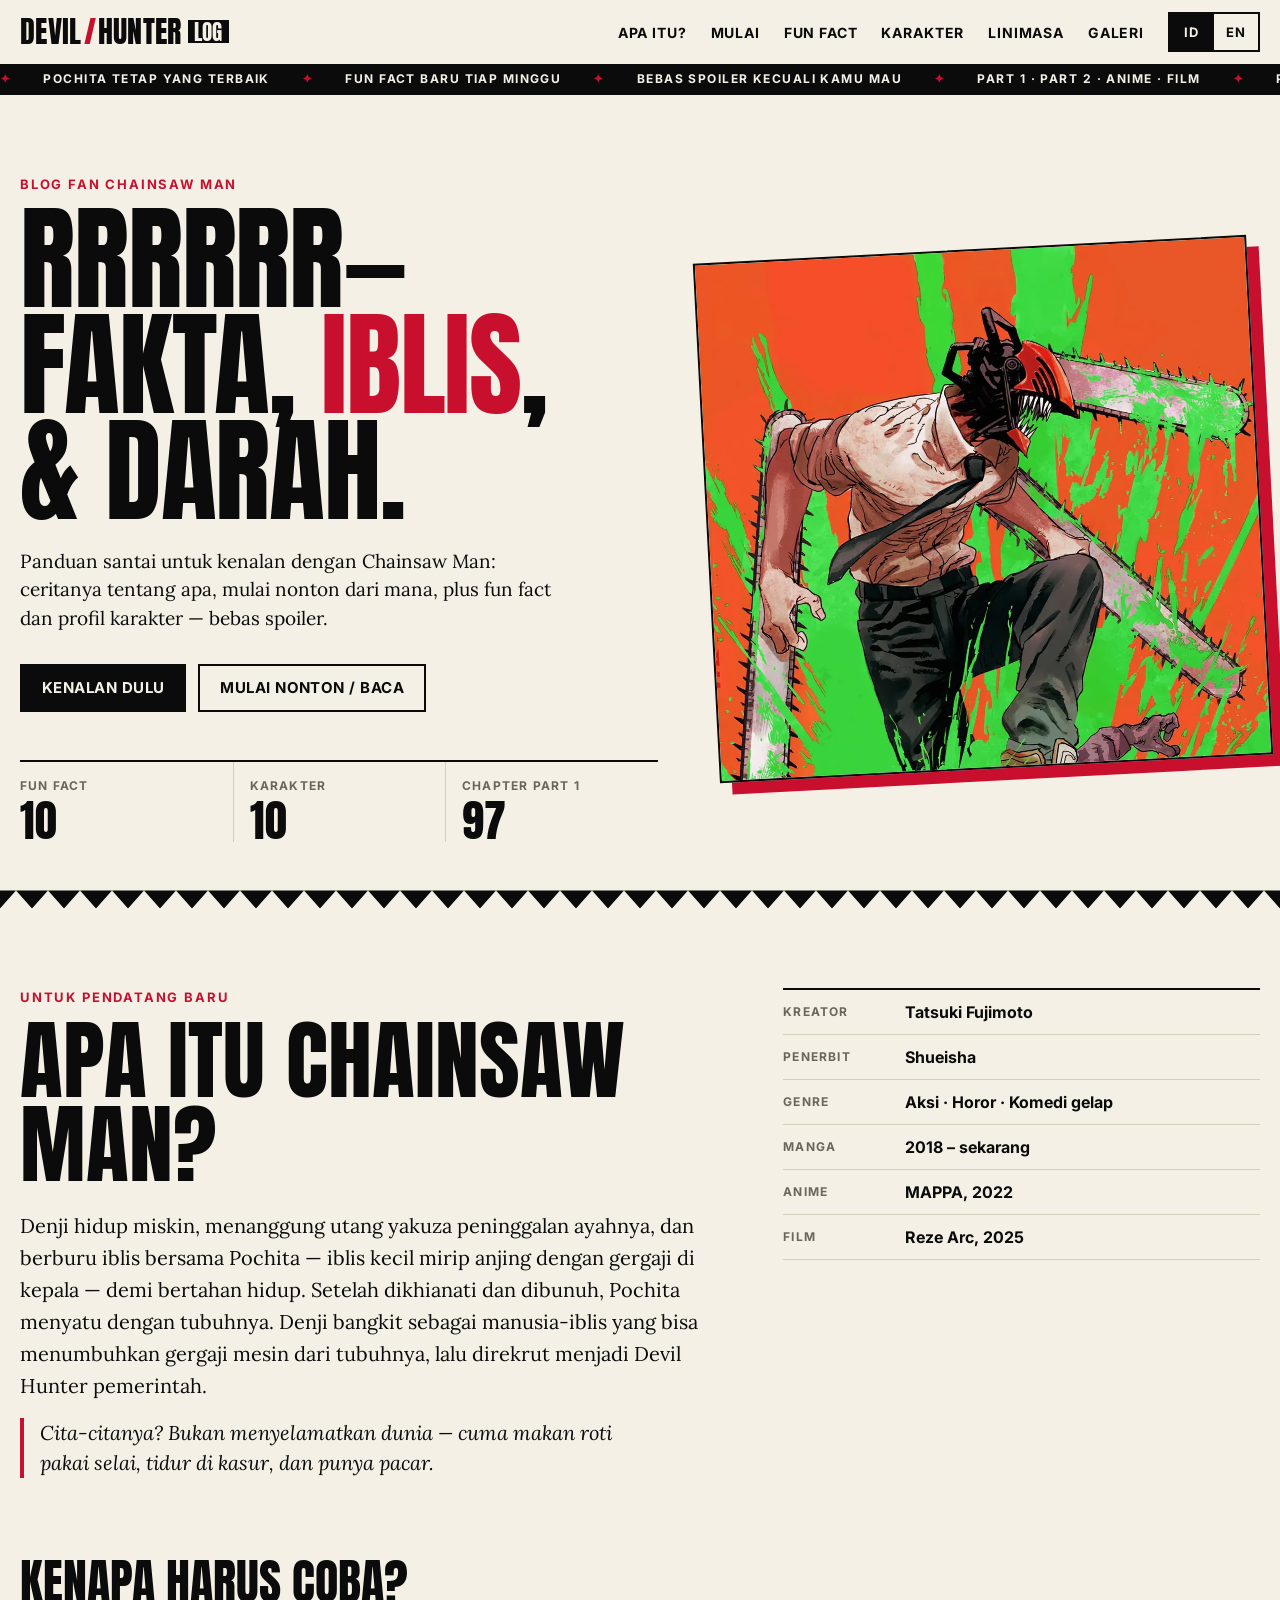
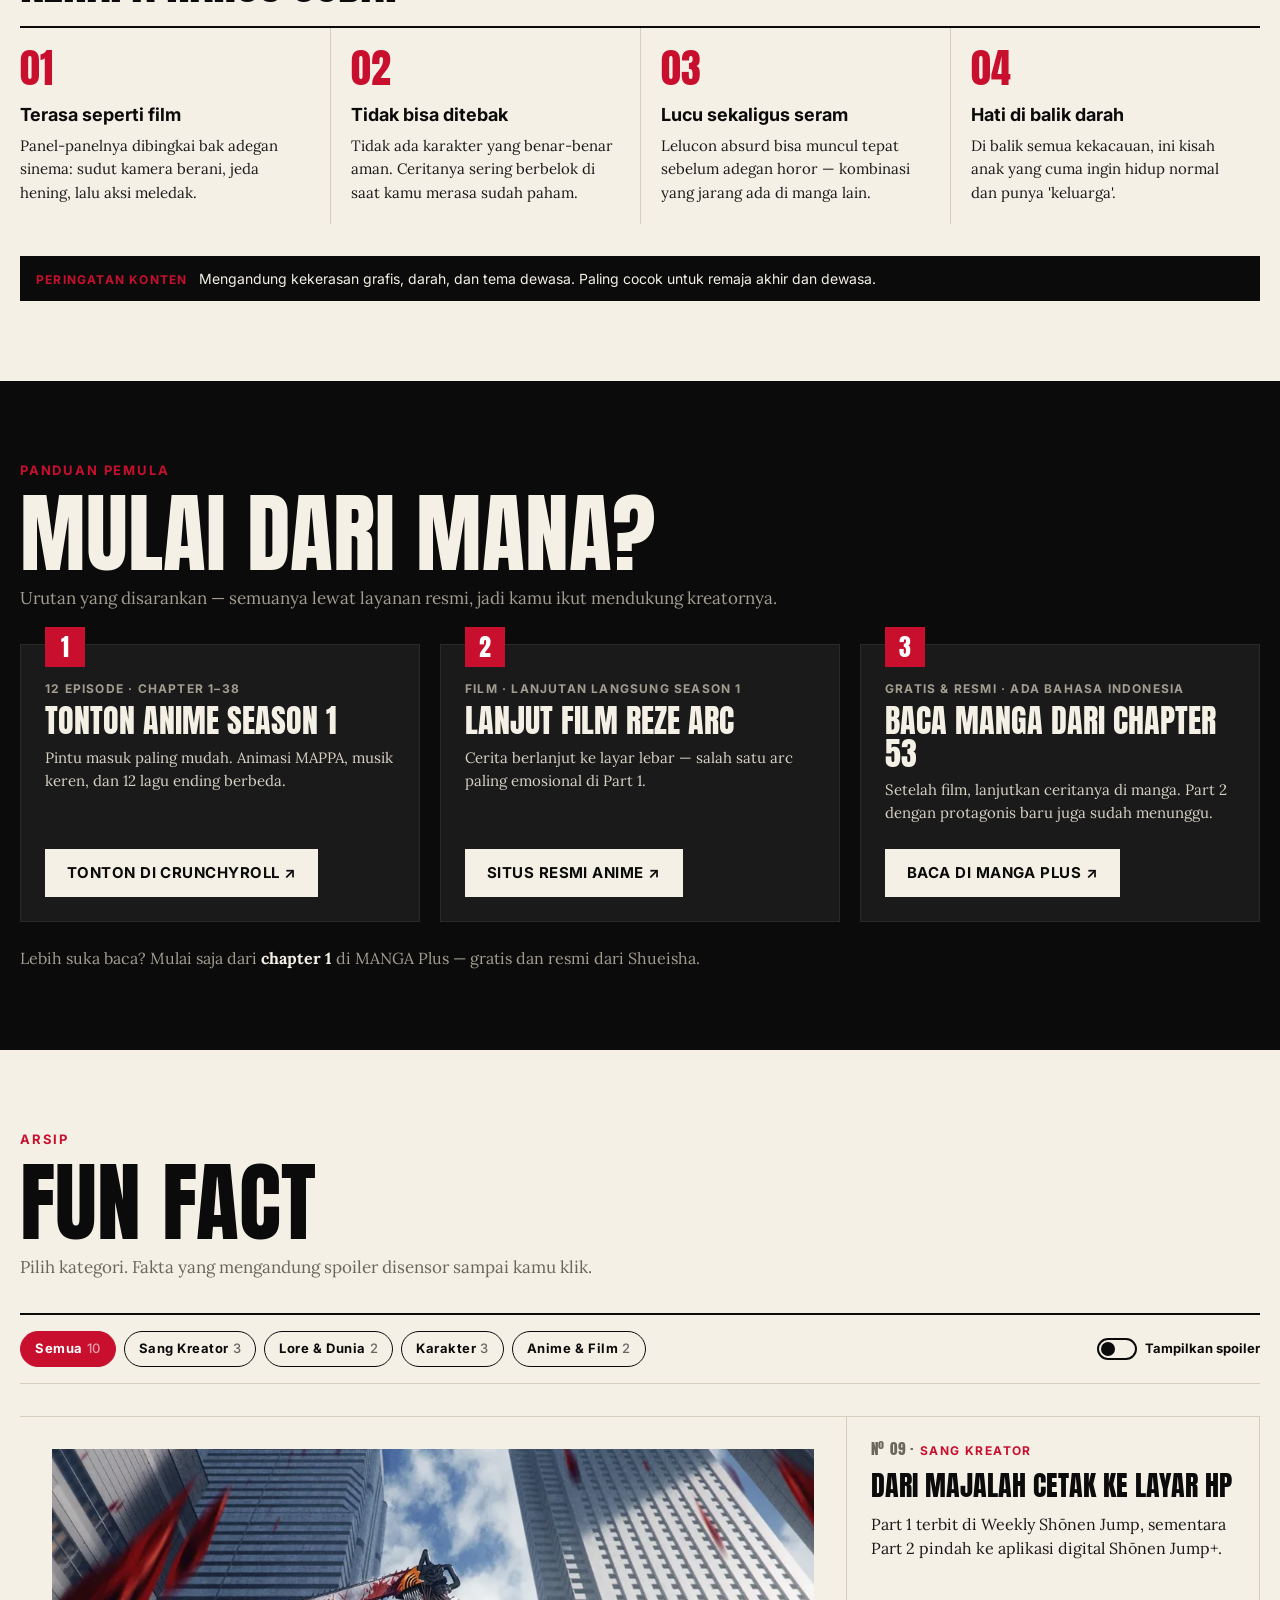
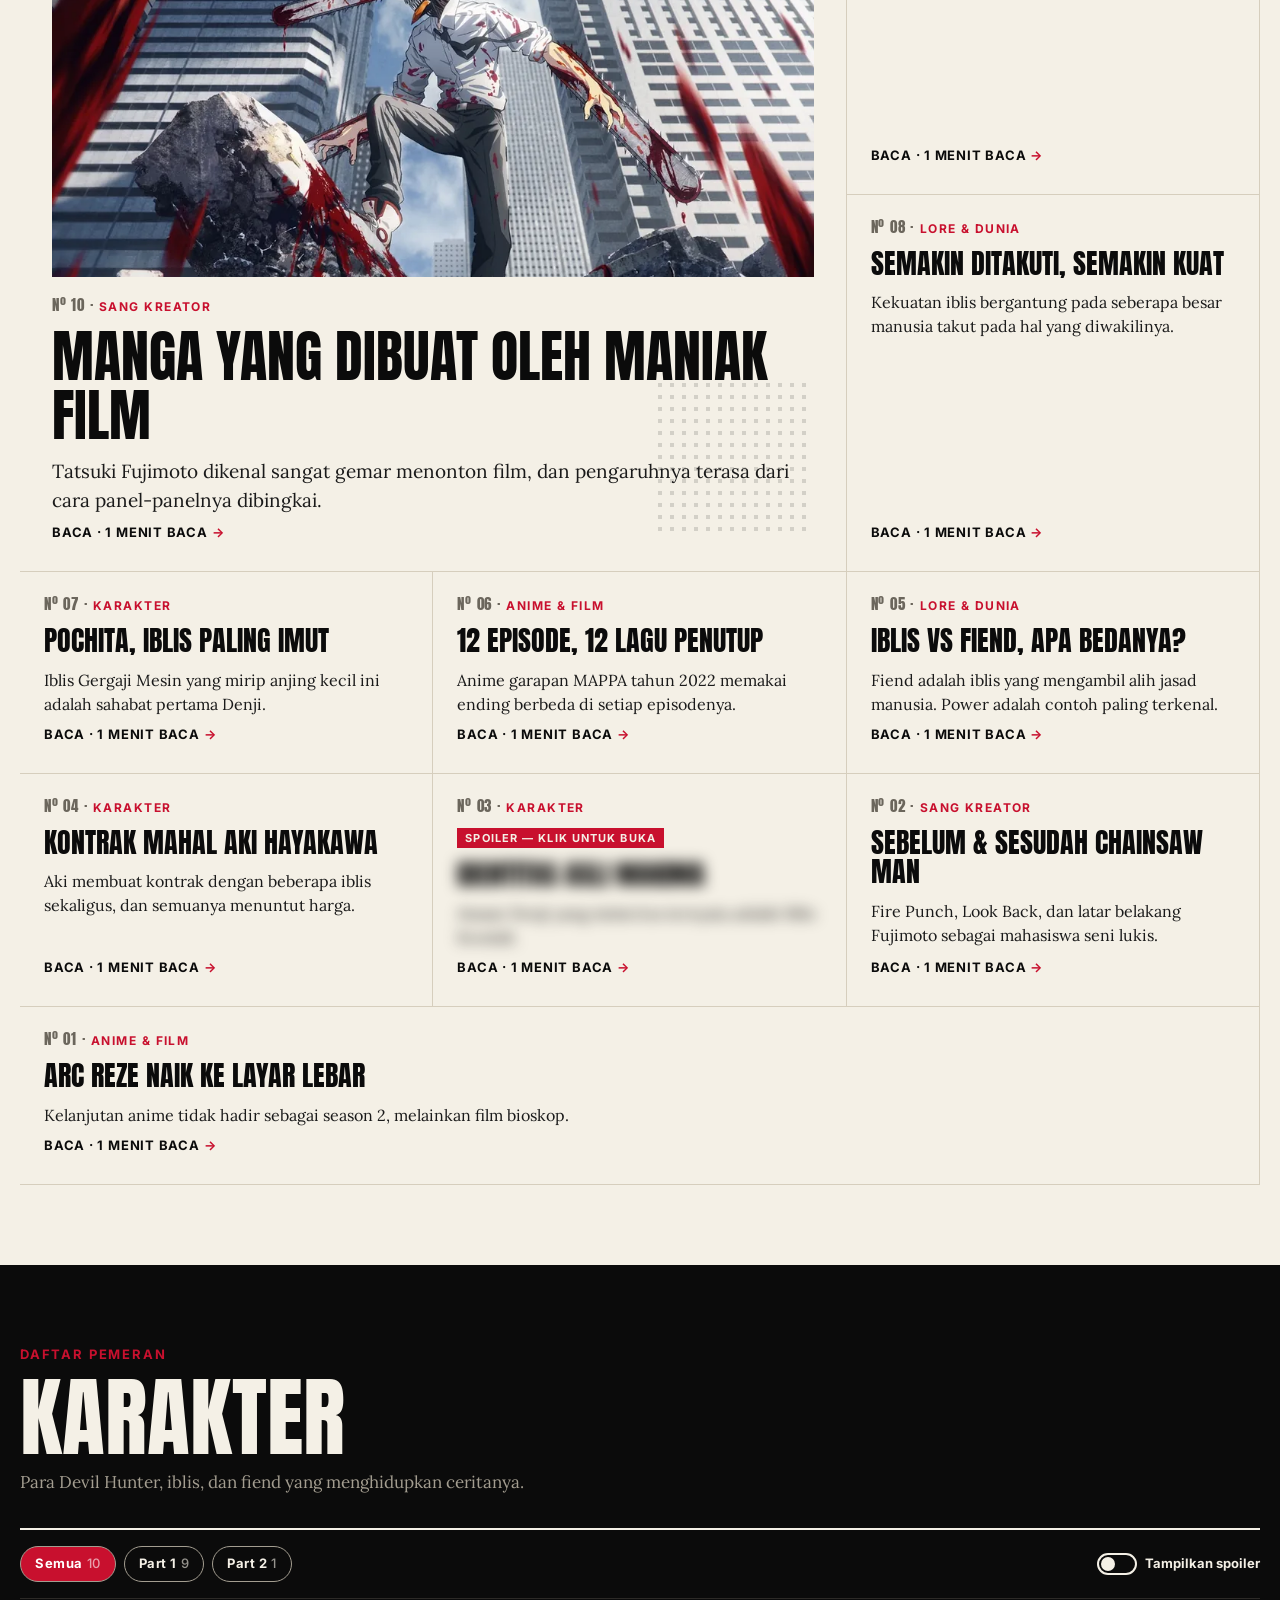
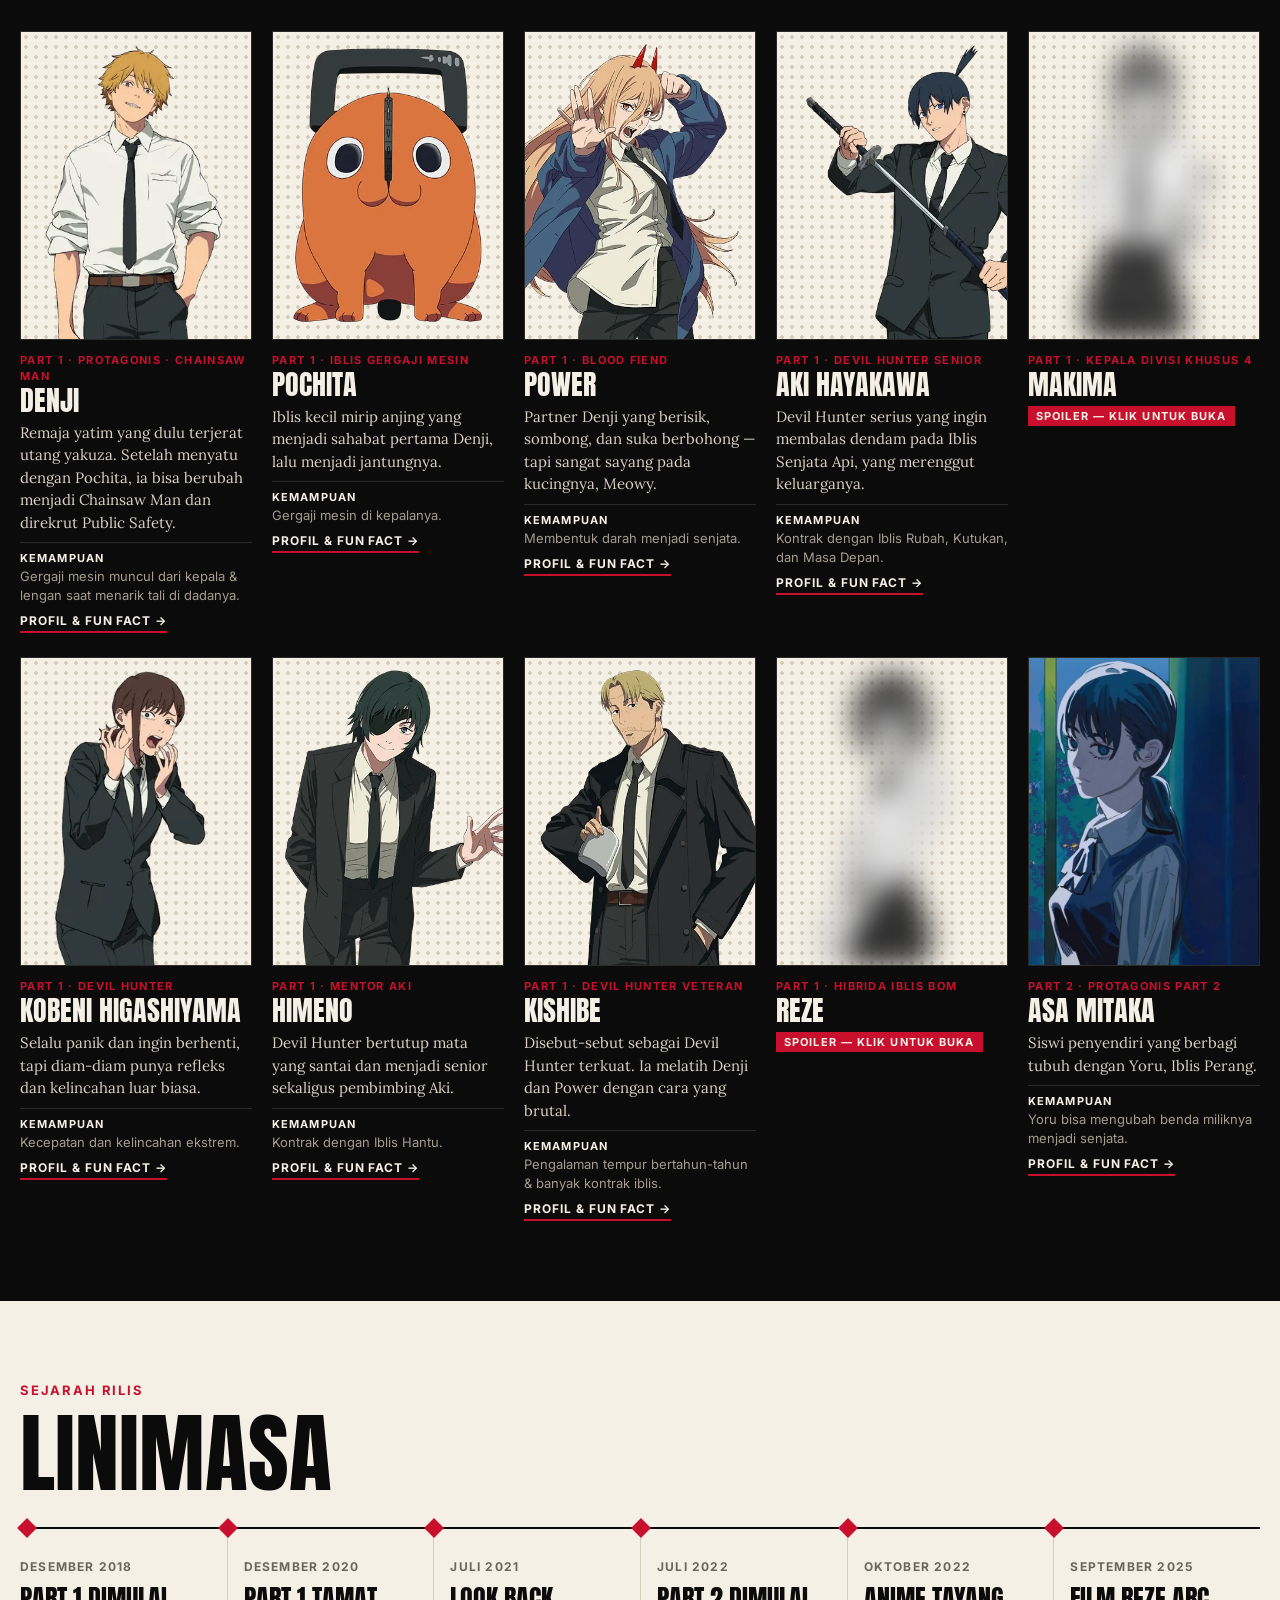
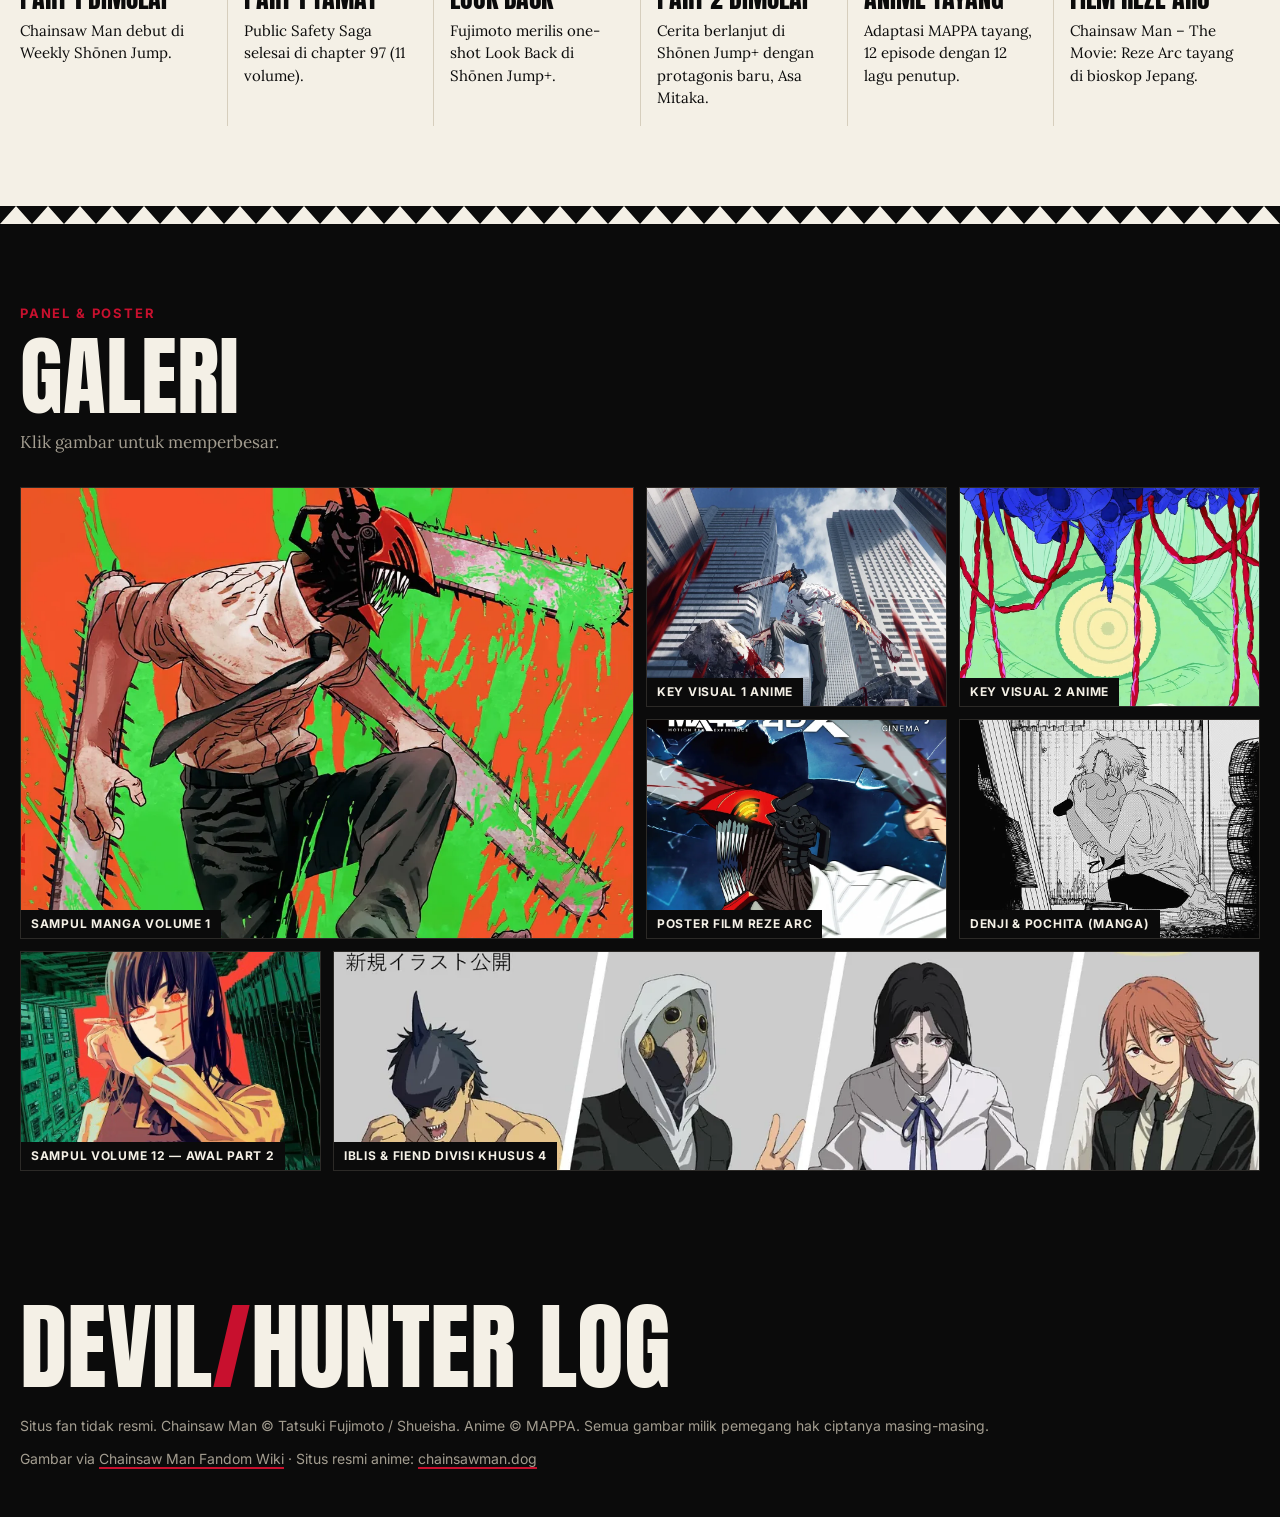
==== index.html @ 3e7941de "Pakai URL absolut untuk pratinjau link (GitHub Pages)" ====
<!doctype html>
<html lang="id">
<head>
  <meta charset="utf-8">
  <meta name="viewport" content="width=device-width, initial-scale=1">
  <title>DEVIL HUNTER LOG — Fun Fact Chainsaw Man</title>
  <meta name="description" content="Blog fan Chainsaw Man: fun fact, profil karakter, linimasa rilis, dan galeri.">
  <meta name="theme-color" content="#0b0b0b">
  <meta property="og:type" content="website">
  <meta property="og:title" content="DEVIL HUNTER LOG — Kenalan dengan Chainsaw Man">
  <meta property="og:description" content="Apa itu Chainsaw Man, mulai nonton/baca dari mana, fun fact, dan profil karakter. Bebas spoiler!">
  <meta property="og:url" content="https://dans-vsa.github.io/chainsaw-man-fanblog/">
  <meta property="og:image" content="https://dans-vsa.github.io/chainsaw-man-fanblog/assets/img/og.jpg">
  <meta property="og:image:width" content="1200">
  <meta property="og:image:height" content="630">
  <meta name="twitter:card" content="summary_large_image">
  <link rel="icon" href="assets/img/favicon.png">
  <link rel="preconnect" href="https://fonts.googleapis.com">
  <link rel="preconnect" href="https://fonts.gstatic.com" crossorigin>
  <link href="https://fonts.googleapis.com/css2?family=Anton&family=Inter:wght@400;500;700&family=Lora:ital,wght@0,400;0,700;1,400&display=swap" rel="stylesheet">
  <link rel="stylesheet" href="css/style.css">
</head>
<body>
  <a class="skip" href="#main" data-i18n="skip">Lewati ke konten</a>

  <header class="masthead">
    <div class="masthead__inner">
      <a class="wordmark" href="#top" aria-label="Devil Hunter Log">
        DEVIL<span class="wordmark__slash" aria-hidden="true">/</span>HUNTER<span class="wordmark__log">LOG</span>
      </a>
      <nav class="nav" aria-label="Utama">
        <button class="nav__toggle" aria-expanded="false" aria-controls="nav-links">
          <span class="sr" data-i18n="menu">Menu</span>
          <span class="nav__burger" aria-hidden="true"></span>
        </button>
        <ul class="nav__links" id="nav-links">
          <li><a href="#intro" data-i18n="nav.intro">Apa itu?</a></li>
          <li><a href="#start" data-i18n="nav.start">Mulai</a></li>
          <li><a href="#facts" data-i18n="nav.facts">Fun Fact</a></li>
          <li><a href="#characters" data-i18n="nav.characters">Karakter</a></li>
          <li><a href="#timeline" data-i18n="nav.timeline">Linimasa</a></li>
          <li><a href="#gallery" data-i18n="nav.gallery">Galeri</a></li>
        </ul>
      </nav>
      <div class="lang" role="group" aria-label="Bahasa / Language">
        <button class="lang__btn" data-lang="id" aria-pressed="true">ID</button>
        <button class="lang__btn" data-lang="en" aria-pressed="false">EN</button>
      </div>
    </div>
    <div class="ticker" aria-hidden="true">
      <div class="ticker__track" id="ticker"></div>
    </div>
  </header>

  <main id="main">
    <!-- Hero -->
    <section class="hero" id="top">
      <div class="hero__art" aria-hidden="true">
        <div class="media media--hero" data-ph="0">
          <img src="assets/img/hero.webp" alt="">
        </div>
        <svg viewBox="0 0 400 400" class="saw">
          <defs>
            <pattern id="dots" width="10" height="10" patternUnits="userSpaceOnUse">
              <circle cx="5" cy="5" r="2.2" fill="#0b0b0b"/>
            </pattern>
          </defs>
          <circle cx="200" cy="200" r="190" fill="url(#dots)" opacity=".18"/>
          <g class="saw__blade">
            <rect x="60" y="170" width="300" height="60" fill="#0b0b0b"/>
            <path d="M60 170 l15 -18 l15 18 l15 -18 l15 18 l15 -18 l15 18 l15 -18 l15 18 l15 -18 l15 18 l15 -18 l15 18 l15 -18 l15 18 l15 -18 l15 18 l15 -18 l15 18 l15 -18 l15 18Z" fill="#0b0b0b"/>
            <path d="M60 230 l15 18 l15 -18 l15 18 l15 -18 l15 18 l15 -18 l15 18 l15 -18 l15 18 l15 -18 l15 18 l15 -18 l15 18 l15 -18 l15 18 l15 -18 l15 18 l15 -18 l15 18 l15 -18Z" fill="#0b0b0b"/>
          </g>
          <rect x="20" y="150" width="70" height="100" fill="#c8102e"/>
          <rect x="34" y="186" width="42" height="8" fill="#f4f0e6"/>
          <rect x="34" y="204" width="42" height="8" fill="#f4f0e6"/>
          <path d="M0 330 L400 60" stroke="#c8102e" stroke-width="16"/>
        </svg>
      </div>
      <div class="hero__copy">
        <p class="eyebrow" data-i18n="hero.eyebrow">Blog Fan Chainsaw Man</p>
        <h1 class="hero__title" data-i18n-html="hero.title">Rrrrrr—<br>fakta, <em>iblis</em>,<br>&amp; darah.</h1>
        <p class="hero__lead" data-i18n="hero.lead">Fun fact, profil karakter, dan sejarah rilis karya Tatsuki Fujimoto — dikemas ala majalah.</p>
        <div class="hero__cta">
          <a class="btn btn--primary" href="#intro" data-i18n="hero.cta1">Kenalan dulu</a>
          <a class="btn btn--outline" href="#start" data-i18n="hero.cta2">Mulai nonton / baca</a>
        </div>
        <dl class="stats">
          <div><dt data-i18n="stats.facts">Fun fact</dt><dd id="stat-facts">—</dd></div>
          <div><dt data-i18n="stats.chars">Karakter</dt><dd id="stat-chars">—</dd></div>
          <div><dt data-i18n="stats.chapters">Chapter Part 1</dt><dd>97</dd></div>
        </dl>
      </div>
    </section>

    <div class="teeth" aria-hidden="true"></div>

    <!-- Intro: apa itu Chainsaw Man -->
    <section class="section intro" id="intro" aria-labelledby="intro-title">
      <div class="intro__grid">
        <div>
          <p class="eyebrow" data-i18n="intro.eyebrow">Untuk pendatang baru</p>
          <h2 class="section__title" id="intro-title" data-i18n="intro.title">Apa itu Chainsaw Man?</h2>
          <p class="intro__lead" data-i18n="intro.lead"></p>
          <p class="intro__dream" data-i18n="intro.dream"></p>
        </div>
        <dl class="specs" id="intro-specs"></dl>
      </div>

      <h3 class="intro__why" data-i18n="intro.whyTitle">Kenapa harus coba?</h3>
      <ol class="reasons" id="intro-reasons"></ol>

      <p class="warning"><b data-i18n="intro.warnLabel">Peringatan konten</b> <span data-i18n="intro.warn"></span></p>
    </section>

    <!-- Start: urutan nonton/baca -->
    <section class="section section--ink" id="start" aria-labelledby="start-title">
      <div class="section__head">
        <p class="eyebrow" data-i18n="start.eyebrow">Panduan pemula</p>
        <h2 class="section__title" id="start-title" data-i18n="start.title">Mulai dari Mana?</h2>
        <p class="section__sub" data-i18n="start.sub">Urutan yang disarankan — semuanya lewat layanan resmi, jadi kamu ikut mendukung kreatornya.</p>
      </div>
      <ol class="steps" id="start-steps"></ol>
      <p class="steps__alt" data-i18n-html="start.alt"></p>
    </section>

    <!-- Fun facts -->
    <section class="section" id="facts" aria-labelledby="facts-title">
      <div class="section__head">
        <p class="eyebrow" data-i18n="facts.eyebrow">Arsip</p>
        <h2 class="section__title" id="facts-title" data-i18n="facts.title">Fun Fact</h2>
        <p class="section__sub" data-i18n="facts.sub">Pilih kategori. Fakta yang mengandung spoiler disensor sampai kamu klik.</p>
      </div>
      <div class="toolbar">
        <div class="chips" id="fact-filters" role="tablist" aria-label="Kategori"></div>
        <label class="switch">
          <input type="checkbox" class="spoiler-toggle">
          <span class="switch__track" aria-hidden="true"></span>
          <span data-i18n="facts.showSpoilers">Tampilkan spoiler</span>
        </label>
      </div>
      <div class="facts" id="facts-grid"></div>
    </section>

    <!-- Characters -->
    <section class="section section--ink" id="characters" aria-labelledby="chars-title">
      <div class="section__head">
        <p class="eyebrow" data-i18n="chars.eyebrow">Daftar Pemeran</p>
        <h2 class="section__title" id="chars-title" data-i18n="chars.title">Karakter</h2>
        <p class="section__sub" data-i18n="chars.sub">Para Devil Hunter, iblis, dan fiend yang menghidupkan ceritanya.</p>
      </div>
      <div class="toolbar toolbar--ink">
        <div class="chips chips--ink" id="char-filters" aria-label="Part"></div>
        <label class="switch switch--ink">
          <input type="checkbox" class="spoiler-toggle">
          <span class="switch__track" aria-hidden="true"></span>
          <span data-i18n="facts.showSpoilers">Tampilkan spoiler</span>
        </label>
      </div>
      <div class="chars" id="chars-grid"></div>
    </section>

    <!-- Timeline -->
    <section class="section" id="timeline" aria-labelledby="timeline-title">
      <div class="section__head">
        <p class="eyebrow" data-i18n="timeline.eyebrow">Sejarah Rilis</p>
        <h2 class="section__title" id="timeline-title" data-i18n="timeline.title">Linimasa</h2>
      </div>
      <ol class="timeline" id="timeline-list"></ol>
    </section>

    <div class="teeth" aria-hidden="true"></div>

    <!-- Gallery -->
    <section class="section section--ink" id="gallery" aria-labelledby="gallery-title">
      <div class="section__head">
        <p class="eyebrow" data-i18n="gallery.eyebrow">Panel & Poster</p>
        <h2 class="section__title" id="gallery-title" data-i18n="gallery.title">Galeri</h2>
        <p class="section__sub" data-i18n="gallery.sub">Klik gambar untuk memperbesar.</p>
      </div>
      <div class="gallery" id="gallery-grid"></div>
    </section>
  </main>

  <footer class="footer">
    <div class="footer__inner">
      <p class="footer__mark">DEVIL<span>/</span>HUNTER LOG</p>
      <p class="footer__note" data-i18n="footer.note">Situs fan tidak resmi. Chainsaw Man © Tatsuki Fujimoto / Shueisha. Anime © MAPPA. Semua gambar milik pemegang hak ciptanya masing-masing.</p>
      <p class="footer__note"><span data-i18n="footer.credit">Gambar via</span> <a class="inline-link" href="https://chainsaw-man.fandom.com/" target="_blank" rel="noopener">Chainsaw Man Fandom Wiki</a> · <span data-i18n="footer.official">Situs resmi anime:</span> <a class="inline-link" href="https://chainsawman.dog/" target="_blank" rel="noopener">chainsawman.dog</a></p>
    </div>
  </footer>

  <!-- Article dialog -->
  <dialog class="article" id="article" aria-labelledby="article-title">
    <div class="article__inner">
      <button class="article__close" data-close data-i18n-aria="close" aria-label="Tutup">×</button>
      <div id="article-cover"></div>
      <p class="eyebrow" id="article-cat"></p>
      <h2 class="article__title" id="article-title"></h2>
      <p class="byline" id="article-meta"></p>
      <div class="article__body" id="article-body"></div>
      <div class="article__share">
        <button class="btn btn--primary" id="share-btn" data-i18n="share.btn">Bagikan fakta ini</button>
        <span class="toast" id="share-toast" role="status" aria-live="polite"></span>
      </div>
    </div>
  </dialog>

  <!-- Profil karakter -->
  <dialog class="article profile" id="profile" aria-labelledby="profile-name">
    <div class="article__inner">
      <button class="article__close" data-close data-i18n-aria="close" aria-label="Tutup">×</button>
      <div class="profile__grid">
        <div id="profile-img"></div>
        <div>
          <p class="eyebrow" id="profile-role"></p>
          <h2 class="article__title" id="profile-name"></h2>
          <p class="profile__jp" id="profile-jp" lang="ja"></p>
          <dl class="profile__table" id="profile-table"></dl>
        </div>
      </div>
      <h3 class="profile__h" data-i18n="profile.facts">Fun Fact</h3>
      <ol class="profile__facts" id="profile-facts"></ol>
      <p class="profile__hint" data-i18n="profile.hint">Blok hitam = spoiler. Klik untuk membuka.</p>
      <div class="profile__nav">
        <button class="btn btn--outline" id="profile-prev" data-i18n="profile.prev">← Sebelumnya</button>
        <button class="btn btn--outline" id="profile-next" data-i18n="profile.next">Berikutnya →</button>
      </div>
    </div>
  </dialog>

  <!-- Lightbox -->
  <dialog class="lightbox" id="lightbox" aria-label="Gambar">
    <button class="article__close lightbox__close" data-close data-i18n-aria="close" aria-label="Tutup">×</button>
    <figure>
      <img id="lightbox-img" alt="">
      <figcaption id="lightbox-cap"></figcaption>
    </figure>
  </dialog>

  <script src="js/i18n.js"></script>
  <script src="js/posts.js"></script>
  <script src="js/content.js"></script>
  <script src="js/characters-detail.js"></script>
  <script src="js/app.js"></script>
</body>
</html>
---- css/style.css ----
/* Tokens — see DESIGN.md (Wired base + CSM adaptations) */
:root {
  --ink: #0b0b0b;
  --ink-soft: #1a1a1a;
  --body: #6b665c;
  --hairline: #d6cebd;
  --canvas: #f4f0e6;
  --canvas-soft: #ebe5d6;
  --accent: #c8102e;
  --on-ink: #f4f0e6;
  --on-ink-muted: #a39d90;
  --ink-hairline: #2c2a27;

  --f-display: "Anton", Impact, "Arial Narrow", sans-serif;
  --f-serif: "Lora", Georgia, "Times New Roman", serif;
  --f-sans: "Inter", "Helvetica Neue", Helvetica, Arial, sans-serif;

  --s-xs: 4px; --s-sm: 8px; --s-md: 12px; --s-lg: 16px; --s-xl: 20px;
  --s-2xl: 24px; --s-3xl: 32px; --s-4xl: 48px; --s-5xl: 80px;
  --container: 1280px;
  --ease: cubic-bezier(.2, .7, .2, 1);
}

*, *::before, *::after { box-sizing: border-box; }
html { scroll-behavior: smooth; scroll-padding-top: 96px; }
body {
  margin: 0;
  background: var(--canvas);
  color: var(--ink);
  font: 400 16px/1.5 var(--f-serif);
  -webkit-font-smoothing: antialiased;
  overflow-x: clip;
}
img, svg { display: block; max-width: 100%; }
a { color: inherit; }
button, input, select { font: inherit; color: inherit; }
:focus-visible { outline: 2px solid var(--accent); outline-offset: 3px; }

.sr { position: absolute; width: 1px; height: 1px; overflow: hidden; clip: rect(0 0 0 0); white-space: nowrap; }
.skip { position: absolute; left: -999px; top: 8px; background: var(--ink); color: var(--on-ink); padding: var(--s-sm) var(--s-lg); z-index: 100; }
.skip:focus { left: 8px; }

/* ── Type helpers ─────────────────────────────── */
.eyebrow {
  margin: 0 0 var(--s-md);
  font: 700 13px/18px var(--f-sans);
  letter-spacing: .14em;
  text-transform: uppercase;
  color: var(--accent);
}
.byline { font: 700 12.5px/2.2 var(--f-serif); color: var(--body); margin: 0; }
.inline-link { color: inherit; text-decoration-color: var(--accent); text-underline-offset: 3px; text-decoration-thickness: 2px; }

/* ── Buttons ──────────────────────────────────── */
.btn {
  display: inline-flex; align-items: center; justify-content: center;
  min-height: 44px; padding: var(--s-md) var(--s-xl);
  font: 700 15px/20px var(--f-sans); letter-spacing: .03em; text-transform: uppercase;
  text-decoration: none; border: 2px solid var(--ink); border-radius: 0;
  cursor: pointer; transition: transform .15s var(--ease), background .15s, color .15s;
}
.btn:active { transform: translateY(1px); }
.btn--primary { background: var(--ink); color: var(--on-ink); }
.btn--primary:hover { background: var(--accent); border-color: var(--accent); }
.btn--outline { background: transparent; color: var(--ink); }
.btn--outline:hover { background: var(--ink); color: var(--on-ink); }

/* ── Masthead ─────────────────────────────────── */
.masthead {
  position: sticky; top: 0; z-index: 20;
  background: var(--canvas);
  border-bottom: 2px solid var(--ink);
}
.masthead__inner {
  max-width: var(--container); margin: 0 auto;
  display: flex; align-items: center; gap: var(--s-2xl);
  padding: var(--s-md) var(--s-xl);
}
.wordmark {
  font: 400 30px/1 var(--f-display); letter-spacing: .01em;
  text-decoration: none; white-space: nowrap;
}
.wordmark__slash { color: var(--accent); margin: 0 2px; }
.wordmark__log {
  display: inline-block; margin-left: 6px; padding: 2px 6px 0;
  background: var(--ink); color: var(--on-ink); font-size: .7em; vertical-align: 3px;
}
.nav { margin-left: auto; }
.nav__links { display: flex; gap: var(--s-2xl); list-style: none; margin: 0; padding: 0; }
.nav__links a {
  font: 700 14px/18px var(--f-sans); letter-spacing: .06em; text-transform: uppercase;
  text-decoration: none; padding: var(--s-sm) 0;
  background: linear-gradient(var(--accent), var(--accent)) no-repeat 0 100% / 0 2px;
  transition: background-size .2s var(--ease);
}
.nav__links a:hover, .nav__links a[aria-current="true"] { background-size: 100% 2px; }
.nav__toggle { display: none; }

.lang { display: flex; border: 2px solid var(--ink); }
.lang__btn {
  min-width: 44px; min-height: 36px; border: 0; background: transparent;
  font: 700 13px/1 var(--f-sans); letter-spacing: .08em; cursor: pointer;
}
.lang__btn[aria-pressed="true"] { background: var(--ink); color: var(--on-ink); }
.lang__btn:not([aria-pressed="true"]):hover { background: var(--canvas-soft); }

.ticker { background: var(--ink); color: var(--on-ink); overflow: hidden; border-top: 1px solid var(--ink); }
.ticker__track {
  display: flex; width: max-content; gap: var(--s-3xl);
  padding: 6px 0; font: 700 12px/16px var(--f-sans); letter-spacing: .12em; text-transform: uppercase;
  animation: ticker 40s linear infinite;
}
.ticker__track span::before { content: "✦"; color: var(--accent); margin-right: var(--s-3xl); }
@keyframes ticker { to { transform: translateX(-50%); } }

/* ── Hero ─────────────────────────────────────── */
.hero {
  max-width: var(--container); margin: 0 auto;
  display: grid; grid-template-columns: 1.15fr 1fr; align-items: center; gap: var(--s-4xl);
  padding: var(--s-5xl) var(--s-xl) var(--s-4xl);
}
.hero__copy { order: -1; }
.hero__title {
  margin: 0 0 var(--s-2xl);
  font: 400 clamp(56px, 9vw, 128px)/.92 var(--f-display);
  letter-spacing: -.01em; text-transform: uppercase;
}
.hero__title em { font-style: normal; color: var(--accent); }
.hero__lead { font-size: 19px; line-height: 1.5; max-width: 46ch; margin: 0 0 var(--s-3xl); }
.hero__cta { display: flex; flex-wrap: wrap; gap: var(--s-md); margin-bottom: var(--s-4xl); }
.stats { display: grid; grid-template-columns: repeat(3, 1fr); margin: 0; border-top: 2px solid var(--ink); }
.stats > div { padding: var(--s-lg) var(--s-lg) 0 0; }
.stats > div + div { padding-left: var(--s-lg); border-left: 1px solid var(--hairline); }
.stats dt { font: 700 12px/16px var(--f-sans); letter-spacing: .1em; text-transform: uppercase; color: var(--body); }
.stats dd { margin: var(--s-xs) 0 0; font: 400 44px/1 var(--f-display); }

.hero__art { position: relative; }
.saw { width: 100%; max-width: 520px; margin-left: auto; transform: rotate(-8deg); }
.saw__blade { animation: rev 0.18s steps(2) infinite; transform-origin: center; }
@keyframes rev { 50% { transform: translateX(3px); } }

/* Chainsaw-tooth divider */
.teeth {
  height: 18px; background: var(--ink);
  clip-path: polygon(0 100%, 0 0, 100% 0, 100% 100%, 98.75% 0, 97.5% 100%, 96.25% 0, 95% 100%, 93.75% 0, 92.5% 100%, 91.25% 0, 90% 100%, 88.75% 0, 87.5% 100%, 86.25% 0, 85% 100%, 83.75% 0, 82.5% 100%, 81.25% 0, 80% 100%, 78.75% 0, 77.5% 100%, 76.25% 0, 75% 100%, 73.75% 0, 72.5% 100%, 71.25% 0, 70% 100%, 68.75% 0, 67.5% 100%, 66.25% 0, 65% 100%, 63.75% 0, 62.5% 100%, 61.25% 0, 60% 100%, 58.75% 0, 57.5% 100%, 56.25% 0, 55% 100%, 53.75% 0, 52.5% 100%, 51.25% 0, 50% 100%, 48.75% 0, 47.5% 100%, 46.25% 0, 45% 100%, 43.75% 0, 42.5% 100%, 41.25% 0, 40% 100%, 38.75% 0, 37.5% 100%, 36.25% 0, 35% 100%, 33.75% 0, 32.5% 100%, 31.25% 0, 30% 100%, 28.75% 0, 27.5% 100%, 26.25% 0, 25% 100%, 23.75% 0, 22.5% 100%, 21.25% 0, 20% 100%, 18.75% 0, 17.5% 100%, 16.25% 0, 15% 100%, 13.75% 0, 12.5% 100%, 11.25% 0, 10% 100%, 8.75% 0, 7.5% 100%, 6.25% 0, 5% 100%, 3.75% 0, 2.5% 100%, 1.25% 0);
}
.teeth--flip { transform: scaleY(-1); margin-top: var(--s-4xl); }

/* ── Sections ─────────────────────────────────── */
.section { max-width: var(--container); margin: 0 auto; padding: var(--s-5xl) var(--s-xl); }
.section--ink {
  max-width: none; background: var(--ink); color: var(--on-ink);
  padding-left: max(var(--s-xl), calc((100% - var(--container)) / 2 + var(--s-xl)));
  padding-right: max(var(--s-xl), calc((100% - var(--container)) / 2 + var(--s-xl)));
}
.section__head { margin-bottom: var(--s-3xl); }
.section__title { margin: 0; font: 400 clamp(48px, 7vw, 88px)/.95 var(--f-display); text-transform: uppercase; }
.section__sub { margin: var(--s-md) 0 0; color: var(--body); font-size: 17px; }
.section--ink .section__sub { color: var(--on-ink-muted); }

/* Toolbar + chips */
.toolbar {
  display: flex; flex-wrap: wrap; align-items: center; gap: var(--s-lg);
  padding: var(--s-lg) 0; margin-bottom: var(--s-3xl);
  border-top: 2px solid var(--ink); border-bottom: 1px solid var(--hairline);
}
.toolbar--ink { border-top-color: var(--on-ink); border-bottom-color: var(--ink-hairline); }
.chips { display: flex; flex-wrap: wrap; gap: var(--s-sm); }
.chip {
  min-height: 36px; padding: 6px 14px; border: 1.5px solid var(--ink); border-radius: 9999px;
  background: transparent; cursor: pointer;
  font: 700 13px/1 var(--f-sans); letter-spacing: .04em;
  transition: background .15s, color .15s, border-color .15s;
}
.chip:hover { background: var(--canvas-soft); }
.chip[aria-selected="true"] { background: var(--accent); border-color: var(--accent); color: #fff; }
.chip__n { opacity: .6; margin-left: 4px; font-weight: 500; }
.chips--ink .chip { border-color: var(--on-ink-muted); }
.chips--ink .chip:hover { background: var(--ink-soft); }

.switch { margin-left: auto; display: inline-flex; align-items: center; gap: var(--s-sm); cursor: pointer; font: 700 13px/1 var(--f-sans); }
.switch input { position: absolute; opacity: 0; }
.switch__track { width: 40px; height: 22px; border: 2px solid var(--ink); border-radius: 9999px; position: relative; transition: background .15s; }
.switch__track::after { content: ""; position: absolute; top: 2px; left: 2px; width: 14px; height: 14px; border-radius: 50%; background: var(--ink); transition: transform .2s var(--ease); }
.switch input:checked + .switch__track { background: var(--accent); border-color: var(--accent); }
.switch input:checked + .switch__track::after { transform: translateX(18px); background: #fff; }
.switch input:focus-visible + .switch__track { outline: 2px solid var(--accent); outline-offset: 3px; }

/* ── Facts grid (magazine) ────────────────────── */
.facts {
  display: grid; grid-template-columns: repeat(12, 1fr);
  border-top: 1px solid var(--hairline);
}
.fact {
  grid-column: span 4; position: relative;
  display: flex; flex-direction: column; gap: var(--s-md);
  padding: var(--s-2xl) var(--s-2xl) var(--s-3xl);
  border-bottom: 1px solid var(--hairline); border-right: 1px solid var(--hairline);
  background: transparent; text-align: left; cursor: pointer; border-left: 0; border-top: 0;
  transition: background .2s;
  animation: in .4s var(--ease) both;
}
.fact:hover { background: var(--canvas-soft); }
.fact:hover .fact__title { text-decoration: underline; text-decoration-color: var(--accent); text-decoration-thickness: 3px; text-underline-offset: 4px; }
.fact--wide { grid-column: span 8; }
.fact--full { grid-column: span 12; }
.fact--lead { grid-column: span 8; grid-row: span 2; padding: var(--s-3xl); }
.fact--lead .fact__title { font-size: clamp(36px, 4.4vw, 60px); }
.fact--lead .fact__excerpt { font-size: 19px; }
.fact--lead::after {
  content: ""; position: absolute; right: var(--s-3xl); bottom: var(--s-3xl); width: 160px; height: 160px;
  background: radial-gradient(var(--ink) 28%, transparent 30%) 0 0 / 12px 12px; opacity: .14; pointer-events: none;
}
.fact__no { font: 400 15px/1 var(--f-display); color: var(--body); letter-spacing: .05em; }
.fact__cat { font: 700 12px/16px var(--f-sans); letter-spacing: .12em; text-transform: uppercase; color: var(--accent); }
.fact__title { margin: 0; font: 400 28px/1.05 var(--f-display); text-transform: uppercase; }
.fact__excerpt { margin: 0; color: var(--ink-soft); }
.fact__more { margin-top: auto; font: 700 13px/1 var(--f-sans); letter-spacing: .06em; text-transform: uppercase; }
.fact__more::after { content: " →"; color: var(--accent); }

.spoiler-tag {
  align-self: flex-start; padding: 3px 8px; background: var(--ink); color: var(--on-ink);
  font: 700 11px/14px var(--f-sans); letter-spacing: .1em; text-transform: uppercase;
}
.fact.is-spoiler:not(.is-revealed) .fact__title,
.fact.is-spoiler:not(.is-revealed) .fact__excerpt { filter: blur(7px); user-select: none; }
.fact.is-spoiler:not(.is-revealed) .spoiler-tag { background: var(--accent); }

@keyframes in { from { opacity: 0; transform: translateY(10px); } }

/* ── Intro ────────────────────────────────────── */
.intro__grid { display: grid; grid-template-columns: 1.5fr 1fr; gap: var(--s-4xl); align-items: start; }
.intro__lead { margin: var(--s-2xl) 0 var(--s-lg); font-size: 20px; line-height: 1.6; max-width: 62ch; }
.intro__dream {
  margin: 0; padding-left: var(--s-lg); border-left: 4px solid var(--accent);
  font: italic 400 20px/1.5 var(--f-serif); max-width: 52ch;
}
.specs { margin: 0; border-top: 2px solid var(--ink); }
.specs > div { display: grid; grid-template-columns: 110px 1fr; gap: var(--s-md); padding: var(--s-md) 0; border-bottom: 1px solid var(--hairline); }
.specs dt { font: 700 12px/20px var(--f-sans); letter-spacing: .1em; text-transform: uppercase; color: var(--body); }
.specs dd { margin: 0; font: 700 16px/20px var(--f-sans); }
.intro__why { margin: var(--s-5xl) 0 var(--s-xl); font: 400 clamp(32px, 4vw, 48px)/1 var(--f-display); text-transform: uppercase; }
.reasons { list-style: none; margin: 0; padding: 0; display: grid; grid-template-columns: repeat(4, 1fr); border-top: 2px solid var(--ink); }
.reason { padding: var(--s-xl) var(--s-xl) var(--s-xl) 0; }
.reason + .reason { padding-left: var(--s-xl); border-left: 1px solid var(--hairline); }
.reason__n { font: 400 40px/1 var(--f-display); color: var(--accent); }
.reason h4 { margin: var(--s-md) 0 var(--s-sm); font: 700 18px/1.3 var(--f-sans); }
.reason p { margin: 0; font-size: 15px; line-height: 1.55; color: var(--ink-soft); }
.warning {
  margin: var(--s-3xl) 0 0; padding: var(--s-md) var(--s-lg);
  background: var(--ink); color: var(--on-ink); font: 400 14px/1.5 var(--f-sans);
}
.warning b { color: var(--accent); text-transform: uppercase; letter-spacing: .1em; font-size: 12px; margin-right: var(--s-sm); }

/* ── Start / steps ────────────────────────────── */
.steps { list-style: none; margin: 0; padding: 0; display: grid; grid-template-columns: repeat(3, 1fr); gap: var(--s-xl); counter-reset: step; }
.step { position: relative; display: flex; flex-direction: column; gap: var(--s-sm); padding: var(--s-2xl); border: 1px solid var(--ink-hairline); background: var(--ink-soft); }
.step__n {
  position: absolute; top: -18px; left: var(--s-2xl); width: 40px; height: 40px; display: grid; place-items: center;
  background: var(--accent); color: #fff; font: 400 24px/1 var(--f-display);
}
.step__meta { margin: var(--s-md) 0 0; font: 700 12px/16px var(--f-sans); letter-spacing: .1em; text-transform: uppercase; color: var(--on-ink-muted); }
.step__title { margin: 0; font: 400 32px/1.02 var(--f-display); text-transform: uppercase; }
.step__text { margin: 0 0 var(--s-lg); color: #d8d2c5; font-size: 15px; line-height: 1.55; }
.step .btn { margin-top: auto; align-self: flex-start; }
.btn--light { background: var(--on-ink); color: var(--ink); border-color: var(--on-ink); }
.btn--light:hover { background: var(--accent); border-color: var(--accent); color: #fff; }
.steps__alt { margin: var(--s-2xl) 0 0; color: var(--on-ink-muted); font-size: 16px; }
.steps__alt b { color: var(--on-ink); }

/* ── Share ────────────────────────────────────── */
.article__share { display: flex; align-items: center; gap: var(--s-lg); margin-top: var(--s-2xl); padding-top: var(--s-xl); border-top: 1px solid var(--hairline); }
.toast { font: 700 13px/1 var(--f-sans); color: var(--accent); }

/* ── Media slots (gambar + placeholder) ───────── */
.media { position: relative; overflow: hidden; background: var(--canvas-soft); }
.media img { position: relative; z-index: 1; width: 100%; height: 100%; object-fit: cover; }
.media__ph {
  position: absolute; inset: 0; display: none; place-content: center; gap: 6px; text-align: center; padding: var(--s-lg);
  background: radial-gradient(var(--ink) 26%, transparent 28%) 0 0 / 10px 10px, var(--canvas-soft);
  background-blend-mode: normal;
}
.media.is-missing .media__ph { display: grid; }
.media__ph::before { content: ""; position: absolute; inset: 0; background: linear-gradient(transparent 40%, var(--canvas-soft) 85%); }
.media__ph b, .media__ph small { position: relative; }
.media__ph b { font: 400 clamp(24px, 3vw, 36px)/1 var(--f-display); text-transform: uppercase; color: var(--ink); }
.media__ph small { font: 700 10px/14px var(--f-sans); letter-spacing: .12em; text-transform: uppercase; color: var(--accent); }
.media--wide { aspect-ratio: 16 / 9; }
.media--portrait { aspect-ratio: 3 / 4; }
.media--hero { position: absolute; inset: 0; z-index: 2; border: 2px solid var(--ink); transform: rotate(-3deg); box-shadow: 12px 12px 0 var(--accent); }
.fact .media { margin-bottom: var(--s-sm); }
.section--ink .media { background: var(--ink-soft); }
.section--ink .media__ph { background: radial-gradient(#3a3733 26%, transparent 28%) 0 0 / 10px 10px, var(--ink-soft); }
.section--ink .media__ph::before { background: linear-gradient(transparent 40%, var(--ink-soft) 85%); }
.section--ink .media__ph b { color: var(--on-ink); }

/* ── Characters ───────────────────────────────── */
.chars { display: grid; grid-template-columns: repeat(5, 1fr); gap: var(--s-2xl) var(--s-xl); }
.char { display: flex; flex-direction: column; gap: var(--s-md); animation: in .4s var(--ease) both; }
.char .media { background: radial-gradient(#d6cebd 26%, transparent 28%) 0 0 / 10px 10px, var(--canvas); border: 1px solid var(--ink-hairline); transition: transform .25s var(--ease), box-shadow .25s var(--ease); }
.char:hover .media { transform: translate(-4px, -4px); box-shadow: 8px 8px 0 var(--accent); }
.char.is-hidden .media img { filter: blur(14px) grayscale(1); }
.char__role { margin: 0; font: 700 11px/16px var(--f-sans); letter-spacing: .12em; text-transform: uppercase; color: var(--accent); }
.char__name { margin: 2px 0 0; font: 400 28px/1 var(--f-display); text-transform: uppercase; }
.char__bio { margin: var(--s-sm) 0 0; font-size: 15px; line-height: 1.5; color: #d8d2c5; }
.char__ability { margin: var(--s-sm) 0 0; padding-top: var(--s-sm); border-top: 1px solid var(--ink-hairline); font: 400 13px/1.45 var(--f-sans); color: var(--on-ink-muted); }
.char__ability b { display: block; font-weight: 700; letter-spacing: .1em; text-transform: uppercase; font-size: 11px; color: var(--on-ink); }
.spoiler-tag--btn { margin-top: var(--s-sm); border: 0; cursor: pointer; background: var(--accent); }
.spoiler-tag--btn:hover { background: var(--on-ink); color: var(--ink); }
.switch--ink .switch__track { border-color: var(--on-ink); }
.switch--ink .switch__track::after { background: var(--on-ink); }

/* ── Profil karakter ──────────────────────────── */
.profile { width: min(880px, calc(100% - 32px)); }
.profile__grid { display: grid; grid-template-columns: 240px 1fr; gap: var(--s-3xl); align-items: start; }
.profile .media--portrait { border: 2px solid var(--ink); box-shadow: 8px 8px 0 var(--accent); background: radial-gradient(#d6cebd 26%, transparent 28%) 0 0 / 10px 10px, var(--canvas); }
.profile__jp { margin: var(--s-xs) 0 var(--s-lg); font: 400 18px/1.4 var(--f-sans); color: var(--body); letter-spacing: .1em; }
.profile__table { margin: 0; border-top: 2px solid var(--ink); }
.profile__table > div { display: grid; grid-template-columns: 150px 1fr; gap: var(--s-md); padding: 9px 0; border-bottom: 1px solid var(--hairline); }
.profile__table dt { font: 700 11px/20px var(--f-sans); letter-spacing: .1em; text-transform: uppercase; color: var(--body); }
.profile__table dd { margin: 0; font: 500 15px/20px var(--f-sans); }
.profile__h { margin: var(--s-3xl) 0 var(--s-md); font: 400 32px/1 var(--f-display); text-transform: uppercase; }
.profile__facts { margin: 0; padding: 0; list-style: none; counter-reset: fact; border-top: 2px solid var(--ink); }
.profile__facts li { counter-increment: fact; display: grid; grid-template-columns: 44px 1fr; padding: var(--s-md) 0; border-bottom: 1px solid var(--hairline); font-size: 16px; line-height: 1.55; }
.profile__facts li::before { content: counter(fact, decimal-leading-zero); font: 400 22px/1.2 var(--f-display); color: var(--accent); }
.profile__hint { margin: var(--s-md) 0 0; font: 400 13px/1.5 var(--f-sans); color: var(--body); }
.profile__nav { display: flex; justify-content: space-between; gap: var(--s-md); margin-top: var(--s-2xl); padding-top: var(--s-xl); border-top: 1px solid var(--hairline); }

/* Blok spoiler: teks tertutup bar hitam ala dokumen rahasia */
.redact {
  display: inline; padding: 1px 4px; margin: 0; border: 0; border-radius: 0; text-align: left;
  background: var(--ink); color: transparent; font: inherit; line-height: inherit; cursor: pointer;
  -webkit-box-decoration-break: clone; box-decoration-break: clone; user-select: none; transition: background .15s;
}
.redact span { color: transparent; }
.redact:hover { background: var(--accent); }
.redact.is-open { background: rgba(200, 16, 46, .12); color: inherit; cursor: auto; user-select: auto; box-shadow: inset 0 -2px 0 var(--accent); }

.char { cursor: pointer; }
.char.is-hidden { cursor: default; }
.char__open {
  align-self: flex-start; margin-top: var(--s-sm); padding: 0 0 2px; border: 0; background: none; cursor: pointer;
  font: 700 12px/16px var(--f-sans); letter-spacing: .08em; text-transform: uppercase; color: var(--on-ink);
  border-bottom: 2px solid var(--accent);
}
.char:hover .char__open { color: var(--accent); }
.char__body { display: flex; flex-direction: column; }

/* ── Timeline ─────────────────────────────────── */
.timeline { list-style: none; margin: 0; padding: 0; display: grid; grid-template-columns: repeat(6, 1fr); border-top: 2px solid var(--ink); }
.tl { position: relative; padding: var(--s-2xl) var(--s-lg) var(--s-lg) 0; }
.tl + .tl { padding-left: var(--s-lg); border-left: 1px solid var(--hairline); }
.tl::before { content: ""; position: absolute; top: -8px; left: 0; width: 14px; height: 14px; background: var(--accent); transform: rotate(45deg); }
.tl + .tl::before { left: -7px; }
.tl__date { font: 700 12px/16px var(--f-sans); letter-spacing: .1em; text-transform: uppercase; color: var(--body); }
.tl__title { margin: var(--s-sm) 0; font: 400 26px/1.05 var(--f-display); text-transform: uppercase; }
.tl__text { margin: 0; font-size: 15px; line-height: 1.5; }

/* ── Gallery ──────────────────────────────────── */
.gallery { display: grid; grid-template-columns: repeat(4, 1fr); grid-auto-rows: 220px; gap: var(--s-md); }
.shot { margin: 0; position: relative; cursor: zoom-in; overflow: hidden; border: 1px solid var(--ink-hairline); }
.shot--big { grid-column: span 2; grid-row: span 2; }
.shot--fill1 { grid-column: 1 / -1; }
.shot--fill2 { grid-column: span 3; }
.shot--fill3 { grid-column: span 2; }
@media (max-width: 1023px) { .shot--fill2 { grid-column: 1 / -1; } }
.shot .media { position: absolute; inset: 0; }
.shot .media img { object-position: 50% 20%; transition: transform .4s var(--ease); }
.shot:hover .media img { transform: scale(1.04); }
.shot:has(.is-missing) { cursor: default; }
.shot figcaption {
  position: absolute; left: 0; bottom: 0; z-index: 2; padding: 6px 10px;
  background: var(--ink); color: var(--on-ink); font: 700 12px/16px var(--f-sans); letter-spacing: .06em; text-transform: uppercase;
}
.shot:has(.is-missing) figcaption { display: none; }
.shot:focus-visible { outline: 2px solid var(--accent); outline-offset: 3px; }

.lightbox { max-width: min(1100px, 94vw); max-height: 94vh; padding: 0; border: 2px solid var(--on-ink); background: var(--ink); color: var(--on-ink); }
.lightbox::backdrop { background: rgba(11, 11, 11, .9); }
.lightbox figure { margin: 0; }
.lightbox img { max-width: 100%; max-height: 84vh; margin: 0 auto; }
.lightbox figcaption { padding: var(--s-md) var(--s-lg); font: 700 13px/18px var(--f-sans); letter-spacing: .06em; text-transform: uppercase; }
.lightbox__close { color: var(--on-ink); z-index: 2; background: rgba(11, 11, 11, .6); }
.lightbox__close:hover { background: var(--accent); }

#article-cover .media { margin: calc(var(--s-xl) * -1) 0 var(--s-2xl); border: 1px solid var(--ink); }

/* ── Footer ───────────────────────────── */
.footer { background: var(--ink); color: var(--on-ink); }
.footer__inner { max-width: var(--container); margin: 0 auto; padding: var(--s-4xl) var(--s-xl); display: grid; gap: var(--s-md); }
.footer__mark { margin: 0 0 var(--s-sm); font: 400 clamp(40px, 8vw, 96px)/1 var(--f-display); }
.footer__mark span { color: var(--accent); }
.footer__note { margin: 0; font: 400 14px/1.5 var(--f-sans); color: var(--on-ink-muted); }

/* ── Article dialog ───────────────────────────── */
.article {
  width: min(720px, calc(100% - 32px)); max-height: calc(100% - 48px);
  padding: 0; border: 2px solid var(--ink); border-radius: 0;
  background: var(--canvas); color: var(--ink);
}
.article::backdrop { background: rgba(11, 11, 11, .78); }
.article[open] { animation: in .3s var(--ease); }
.article__inner { position: relative; padding: var(--s-4xl) var(--s-3xl) var(--s-3xl); border-top: 10px solid var(--accent); }
.article__close {
  position: absolute; top: var(--s-md); right: var(--s-md); z-index: 3;
  width: 44px; height: 44px; border: 0; border-radius: 50%; background: var(--canvas);
  font: 400 32px/1 var(--f-sans); cursor: pointer;
}
.article__close:hover { background: var(--canvas-soft); }
.article__title { margin: 0; font: 400 clamp(36px, 6vw, 56px)/1 var(--f-display); text-transform: uppercase; }
.article__body { margin-top: var(--s-xl); border-top: 1px solid var(--hairline); padding-top: var(--s-xl); }
.article__body p { margin: 0 0 var(--s-lg); font-size: 18px; line-height: 1.6; }
.article__body p:first-child::first-letter { float: left; font: 400 64px/.85 var(--f-display); margin: 6px 8px 0 0; color: var(--accent); }
.article__src { margin: var(--s-xl) 0 0; font: 400 13px/1.5 var(--f-sans); color: var(--body); }

/* ── Responsive ───────────────────────────────── */
@media (max-width: 1023px) {
  .intro__grid { grid-template-columns: 1fr; gap: var(--s-2xl); }
  .reasons { grid-template-columns: repeat(2, 1fr); }
  .reason:nth-child(3) { padding-left: 0; border-left: 0; }
  .steps { grid-template-columns: 1fr; gap: var(--s-3xl); }
  .fact { grid-column: span 6; }
  .fact--lead { grid-column: span 12; grid-row: auto; }
  .chars { grid-template-columns: repeat(3, 1fr); }
  .timeline { grid-template-columns: repeat(3, 1fr); row-gap: var(--s-2xl); }
  .tl:nth-child(3n+1) { border-left: 0; padding-left: 0; }
  .tl:nth-child(3n+1)::before { left: 0; }
  .gallery { grid-template-columns: repeat(2, 1fr); }
}
@media (max-width: 767px) {
  .profile__grid { grid-template-columns: 1fr; gap: var(--s-xl); }
  .profile .media--portrait { max-width: 220px; }
  .profile__table > div { grid-template-columns: 1fr; gap: 2px; }
  .profile__nav .btn { flex: 1; padding-left: var(--s-sm); padding-right: var(--s-sm); }
  .masthead__inner { gap: var(--s-md); padding: var(--s-sm) var(--s-lg); }
  .wordmark { font-size: 22px; }
  .nav__toggle {
    display: grid; place-items: center; width: 44px; height: 44px; border: 0; background: transparent; cursor: pointer;
  }
  .nav__burger, .nav__burger::before, .nav__burger::after { display: block; width: 22px; height: 2px; background: var(--ink); position: relative; transition: transform .2s; }
  .nav__burger::before, .nav__burger::after { content: ""; position: absolute; left: 0; }
  .nav__burger::before { top: -7px; } .nav__burger::after { top: 7px; }
  .nav__toggle[aria-expanded="true"] .nav__burger { background: transparent; }
  .nav__toggle[aria-expanded="true"] .nav__burger::before { transform: translateY(7px) rotate(45deg); }
  .nav__toggle[aria-expanded="true"] .nav__burger::after { transform: translateY(-7px) rotate(-45deg); }
  .nav__links {
    display: none; position: absolute; left: 0; right: 0; top: 100%;
    flex-direction: column; gap: 0; background: var(--canvas); border-bottom: 2px solid var(--ink);
  }
  .nav__links.is-open { display: flex; }
  .nav__links a { display: block; padding: var(--s-lg) var(--s-xl); border-top: 1px solid var(--hairline); }
  .nav { order: 3; margin-left: 0; }
  .lang { margin-left: auto; }

  .hero { grid-template-columns: 1fr; padding-top: var(--s-4xl); gap: var(--s-2xl); }
  .hero__art { order: -2; max-width: 260px; margin: 0 auto; }
  .stats dd { font-size: 34px; }
  .fact, .fact--lead { grid-column: span 12; border-right: 0; padding: var(--s-xl) 0 var(--s-2xl); }
  .fact--lead::after { display: none; }
  .switch { margin-left: 0; }
  .chars { grid-template-columns: repeat(2, 1fr); gap: var(--s-xl) var(--s-md); }
  .reasons { grid-template-columns: 1fr; }
  .reason, .reason + .reason { padding: var(--s-lg) 0; border-left: 0; border-bottom: 1px solid var(--hairline); }
  .intro__lead, .intro__dream { font-size: 18px; }
  .char__name { font-size: 22px; }
  .timeline { grid-template-columns: 1fr; border-top: 0; border-left: 2px solid var(--ink); }
  .tl, .tl + .tl, .tl:nth-child(3n+1) { border-left: 0; padding: 0 0 var(--s-2xl) var(--s-xl); }
  .tl::before, .tl + .tl::before, .tl:nth-child(3n+1)::before { top: 4px; left: -8px; }
  .gallery { grid-auto-rows: 160px; }
  .article__inner { padding: var(--s-4xl) var(--s-xl) var(--s-2xl); }
}
@media (prefers-reduced-motion: reduce) {
  *, *::before, *::after { animation: none !important; transition: none !important; }
  html { scroll-behavior: auto; }
}
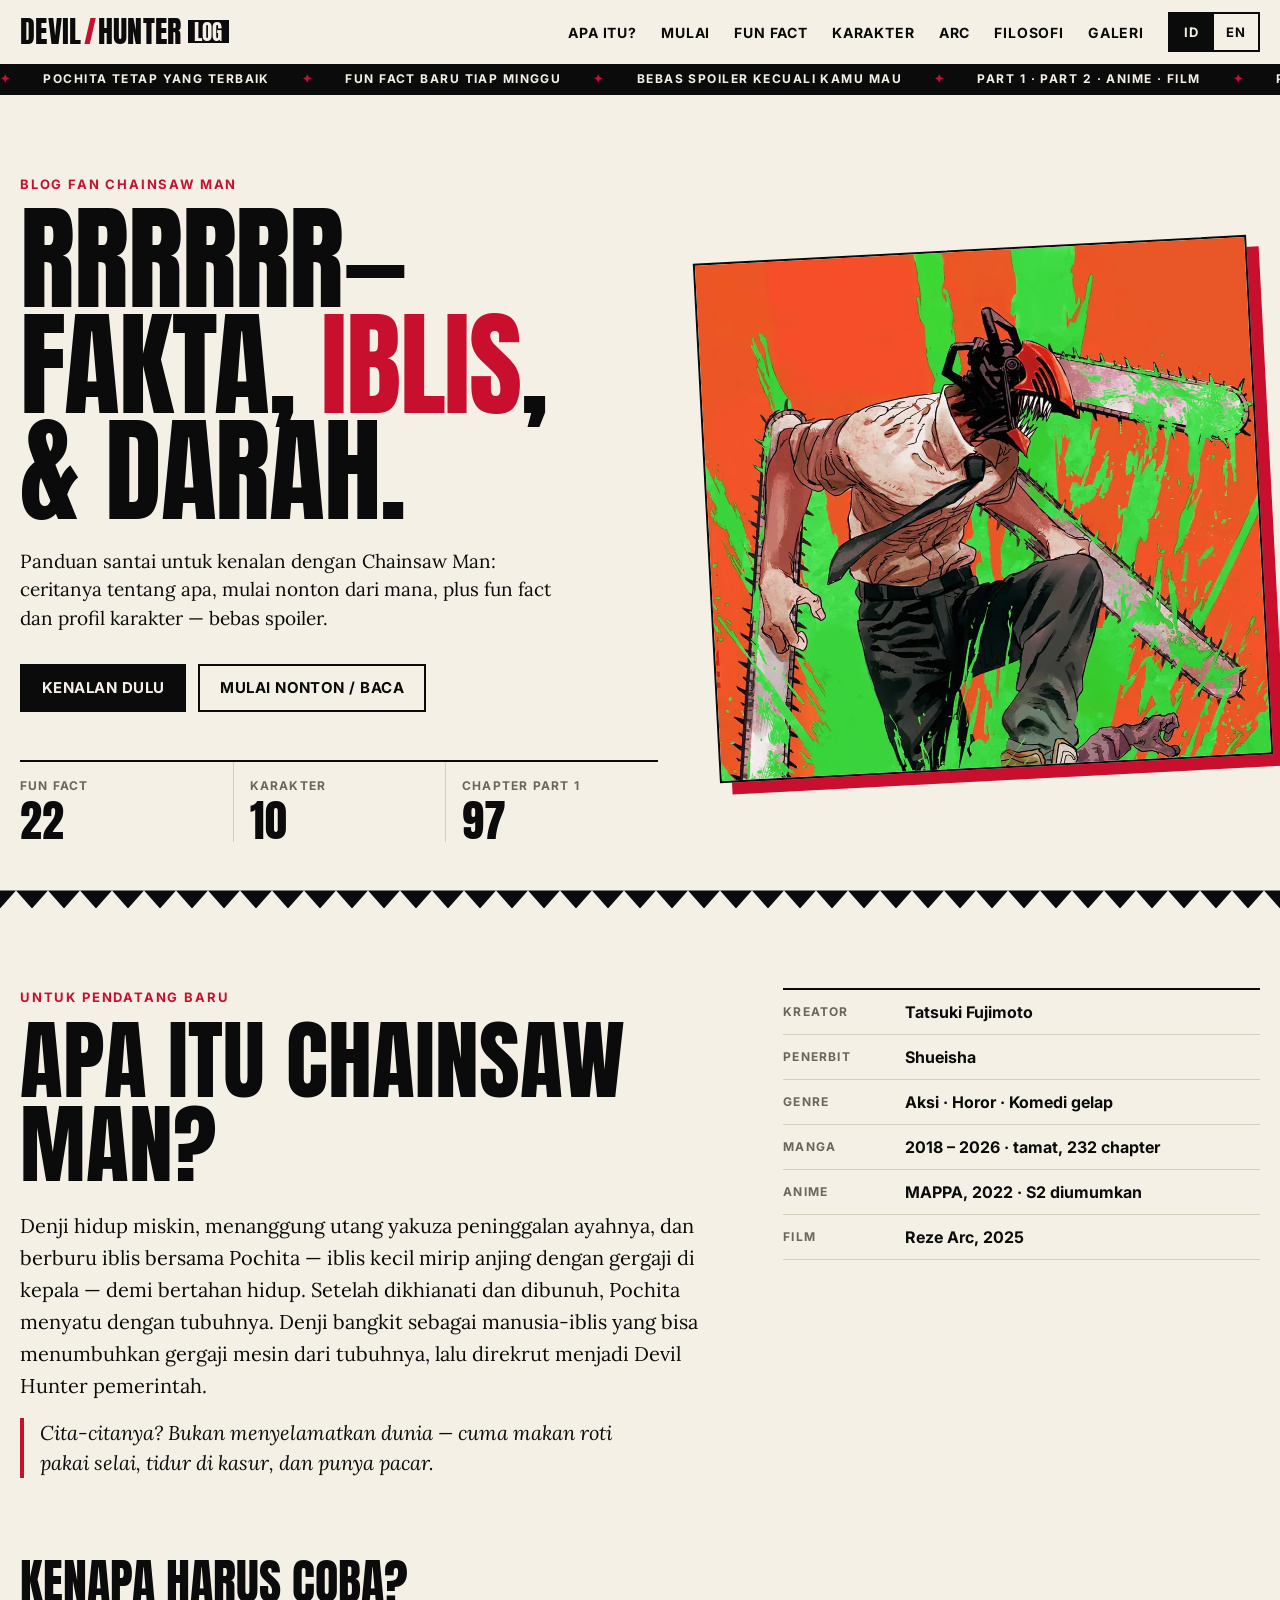
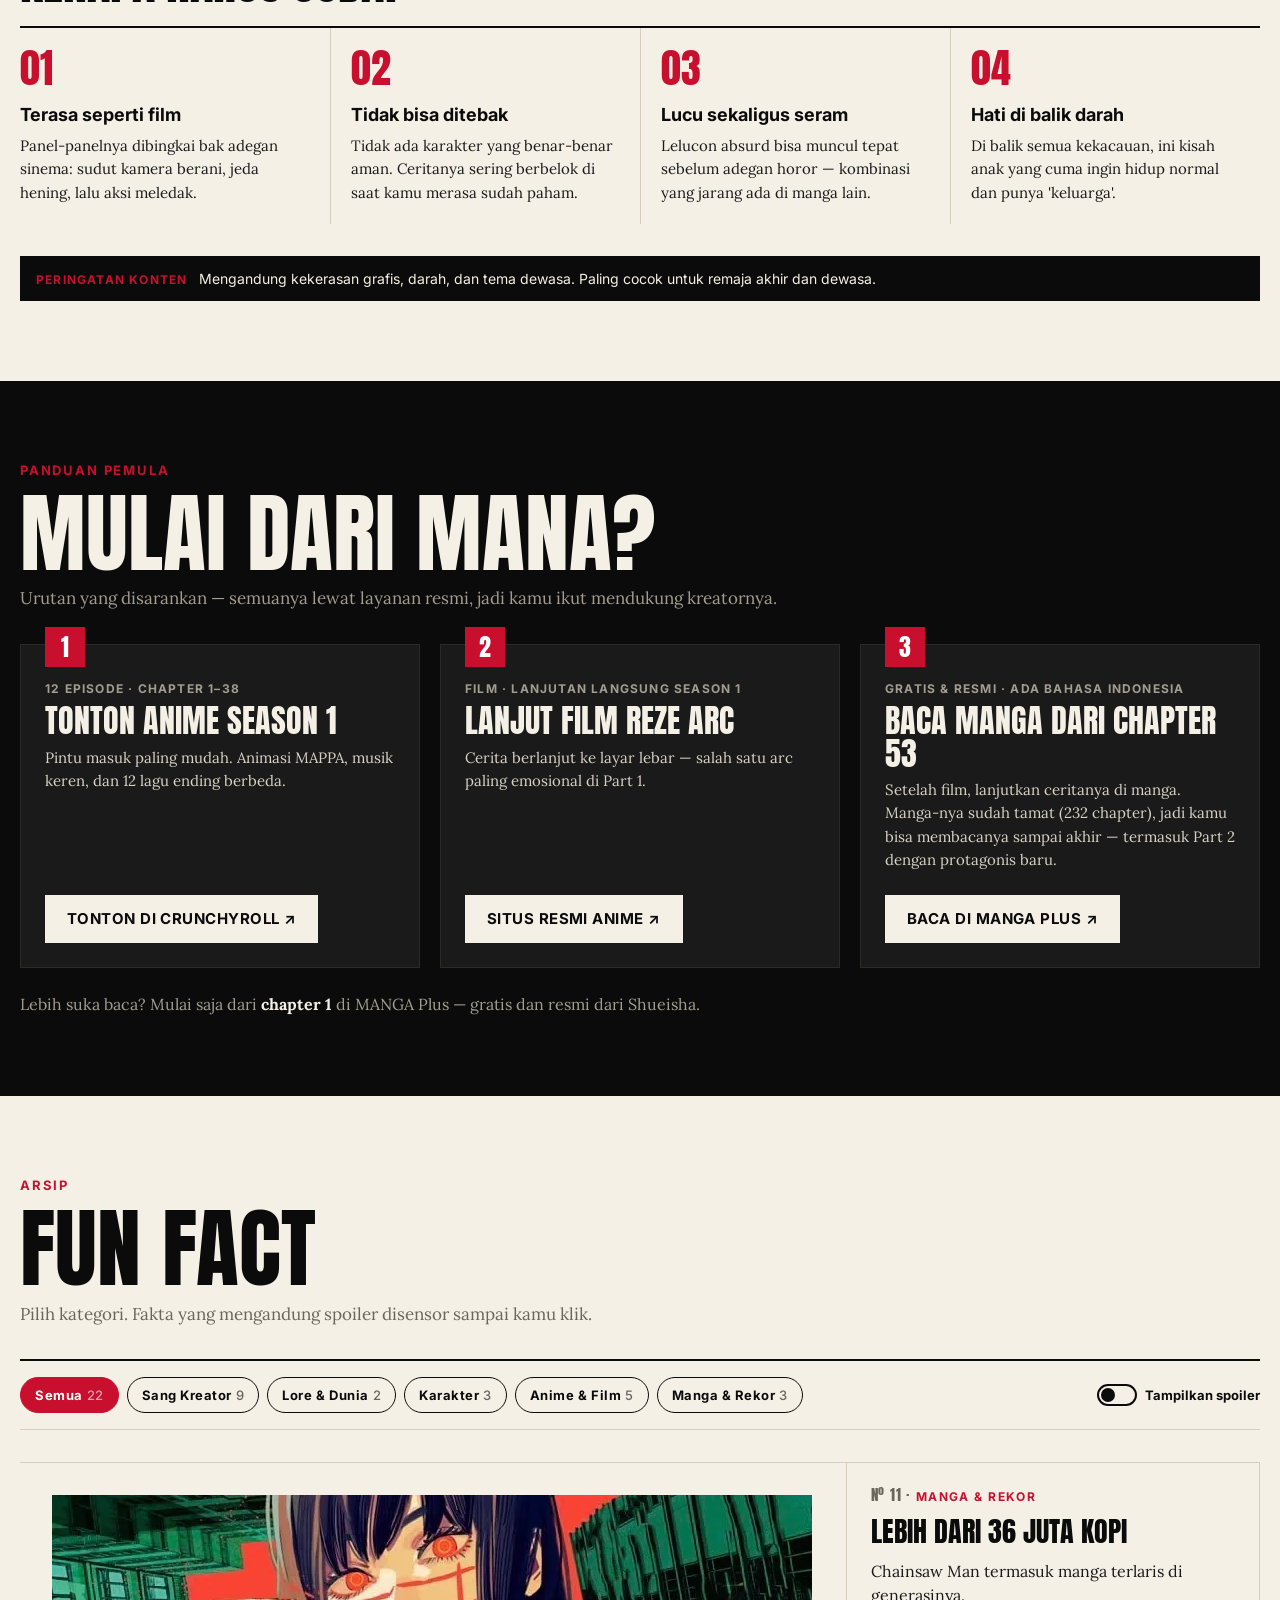
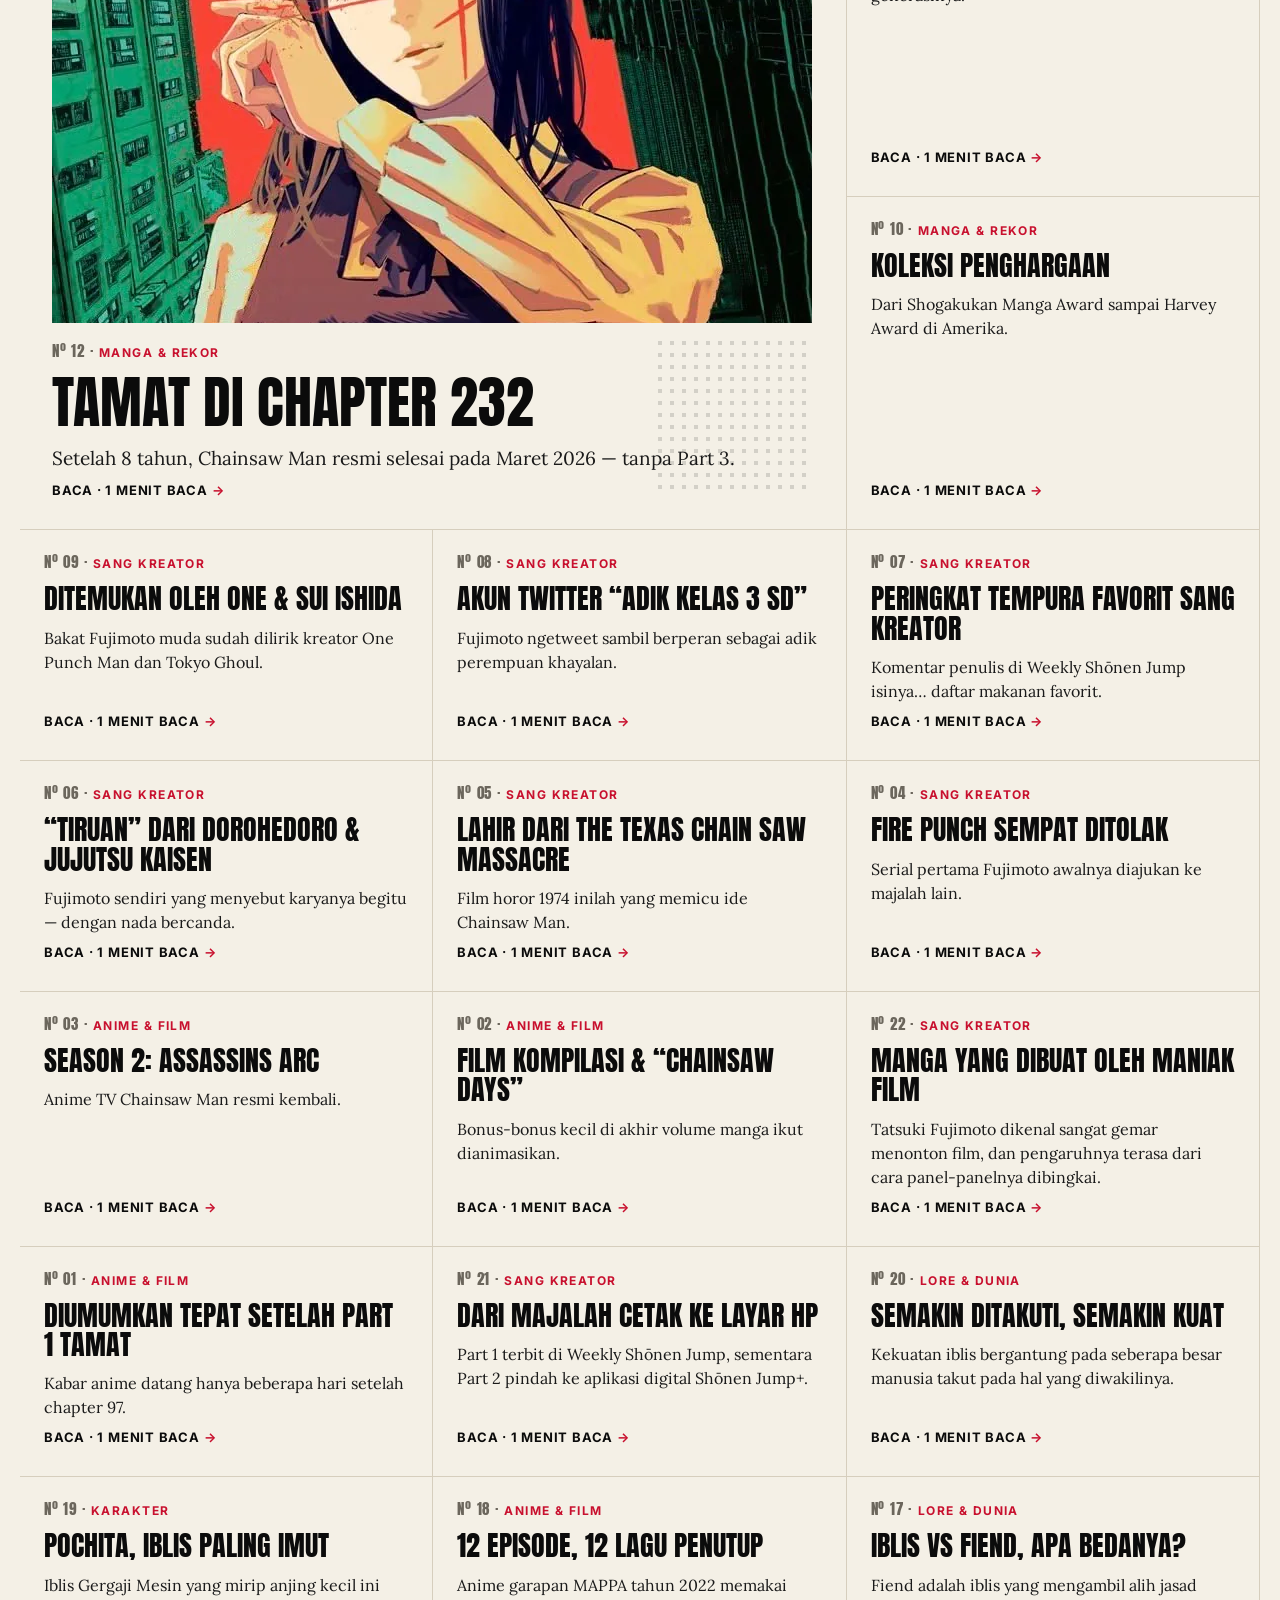
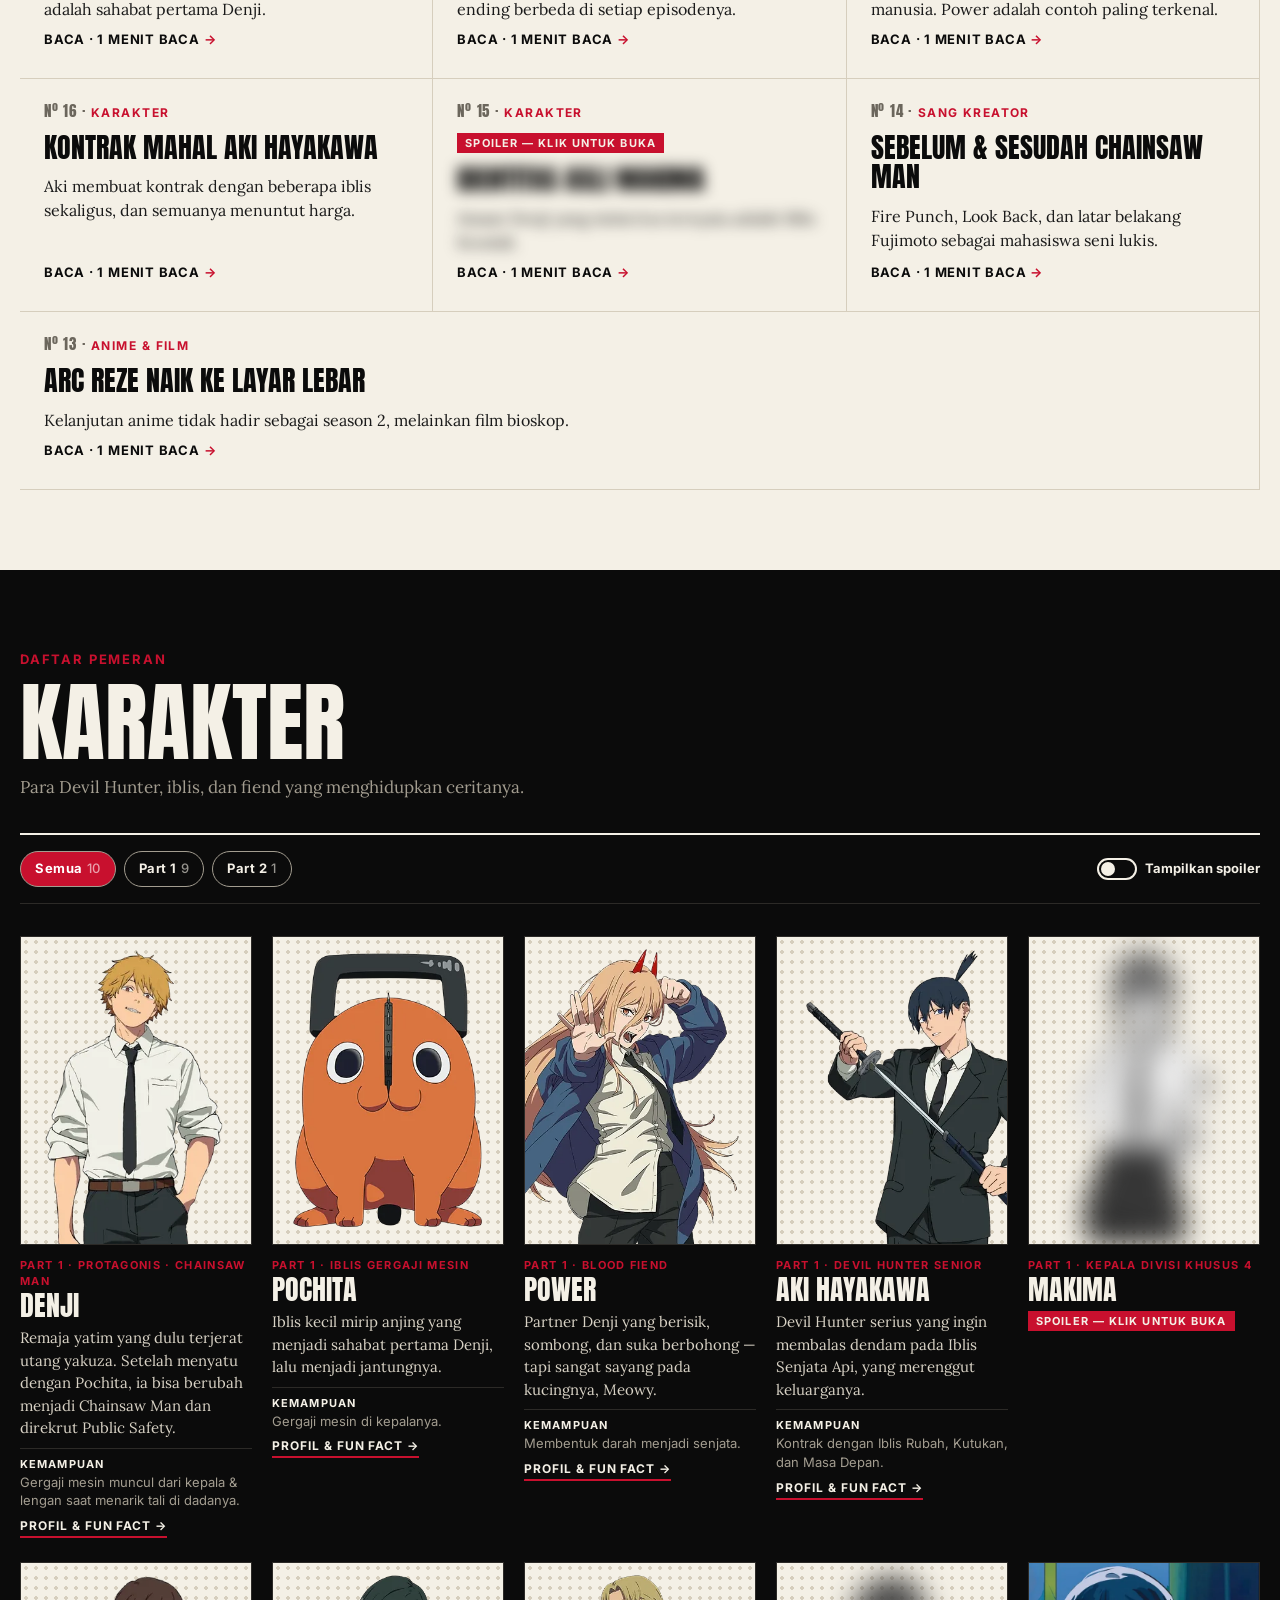
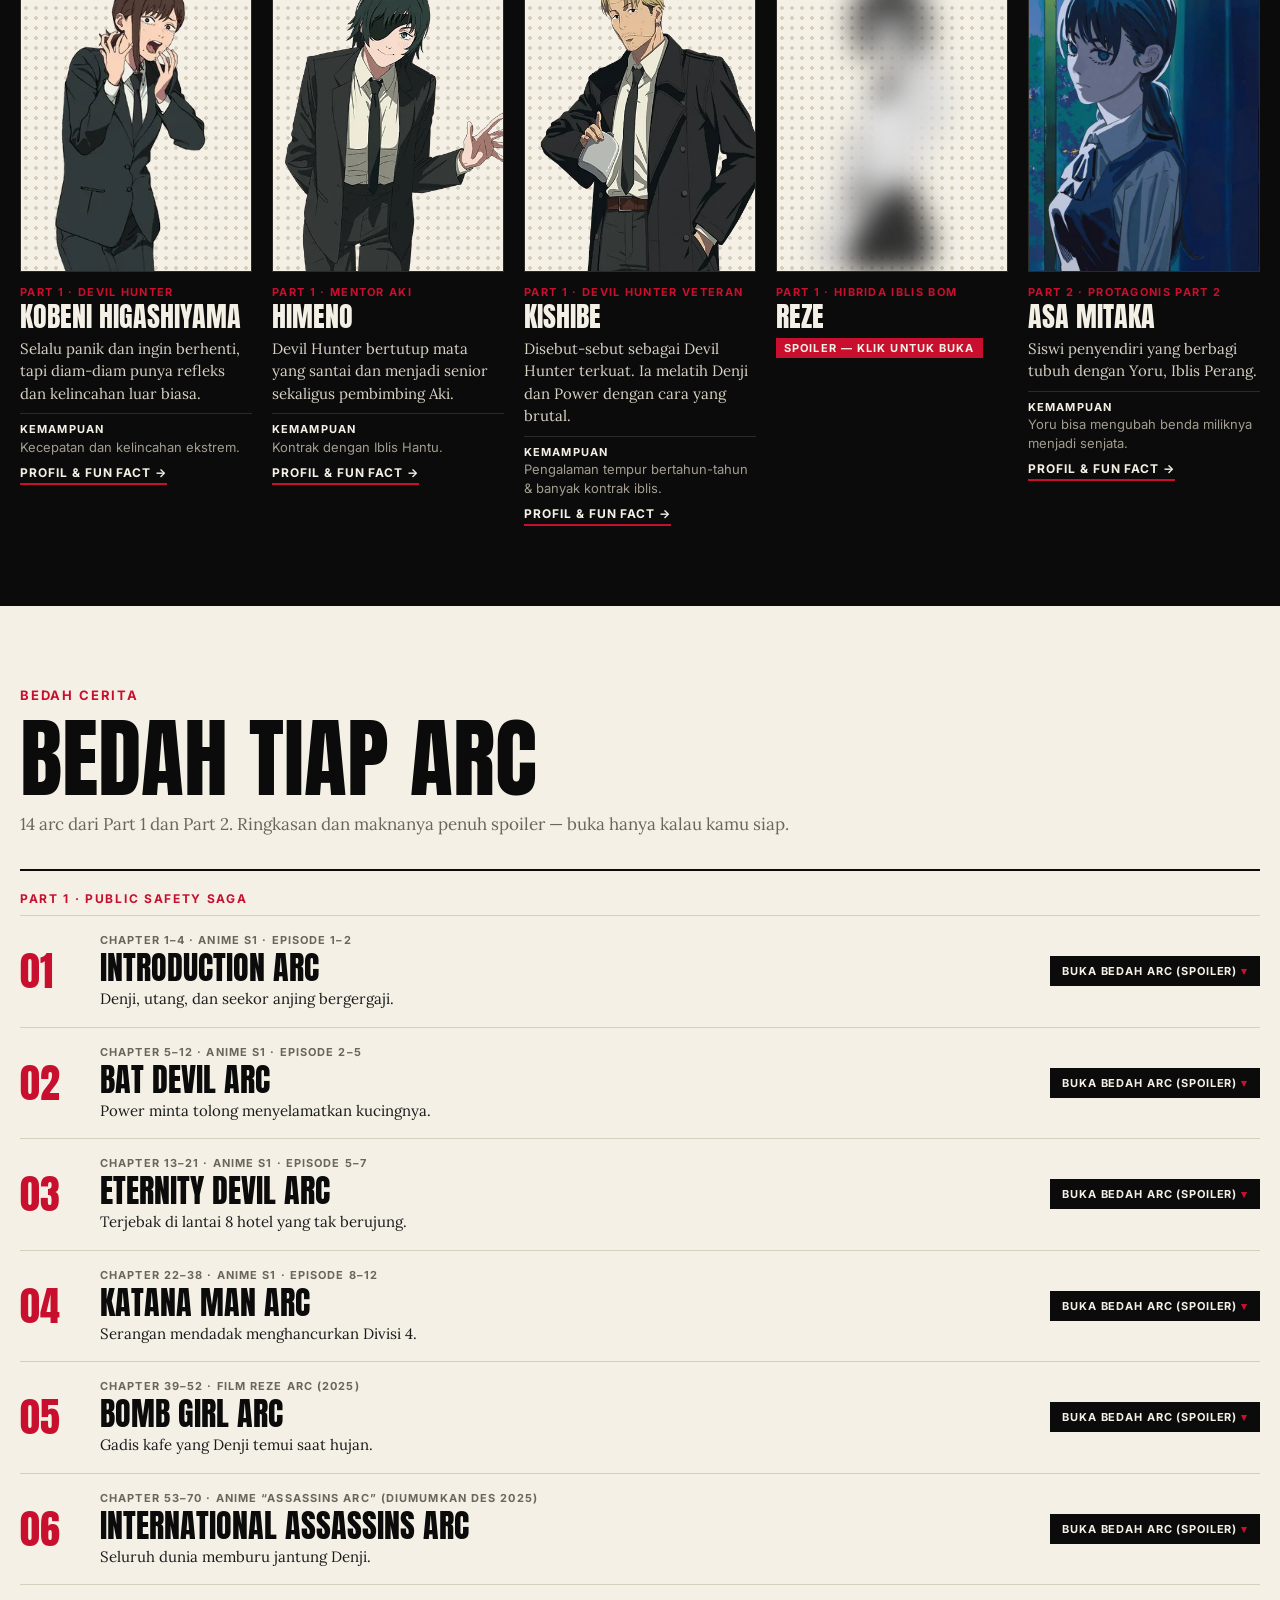
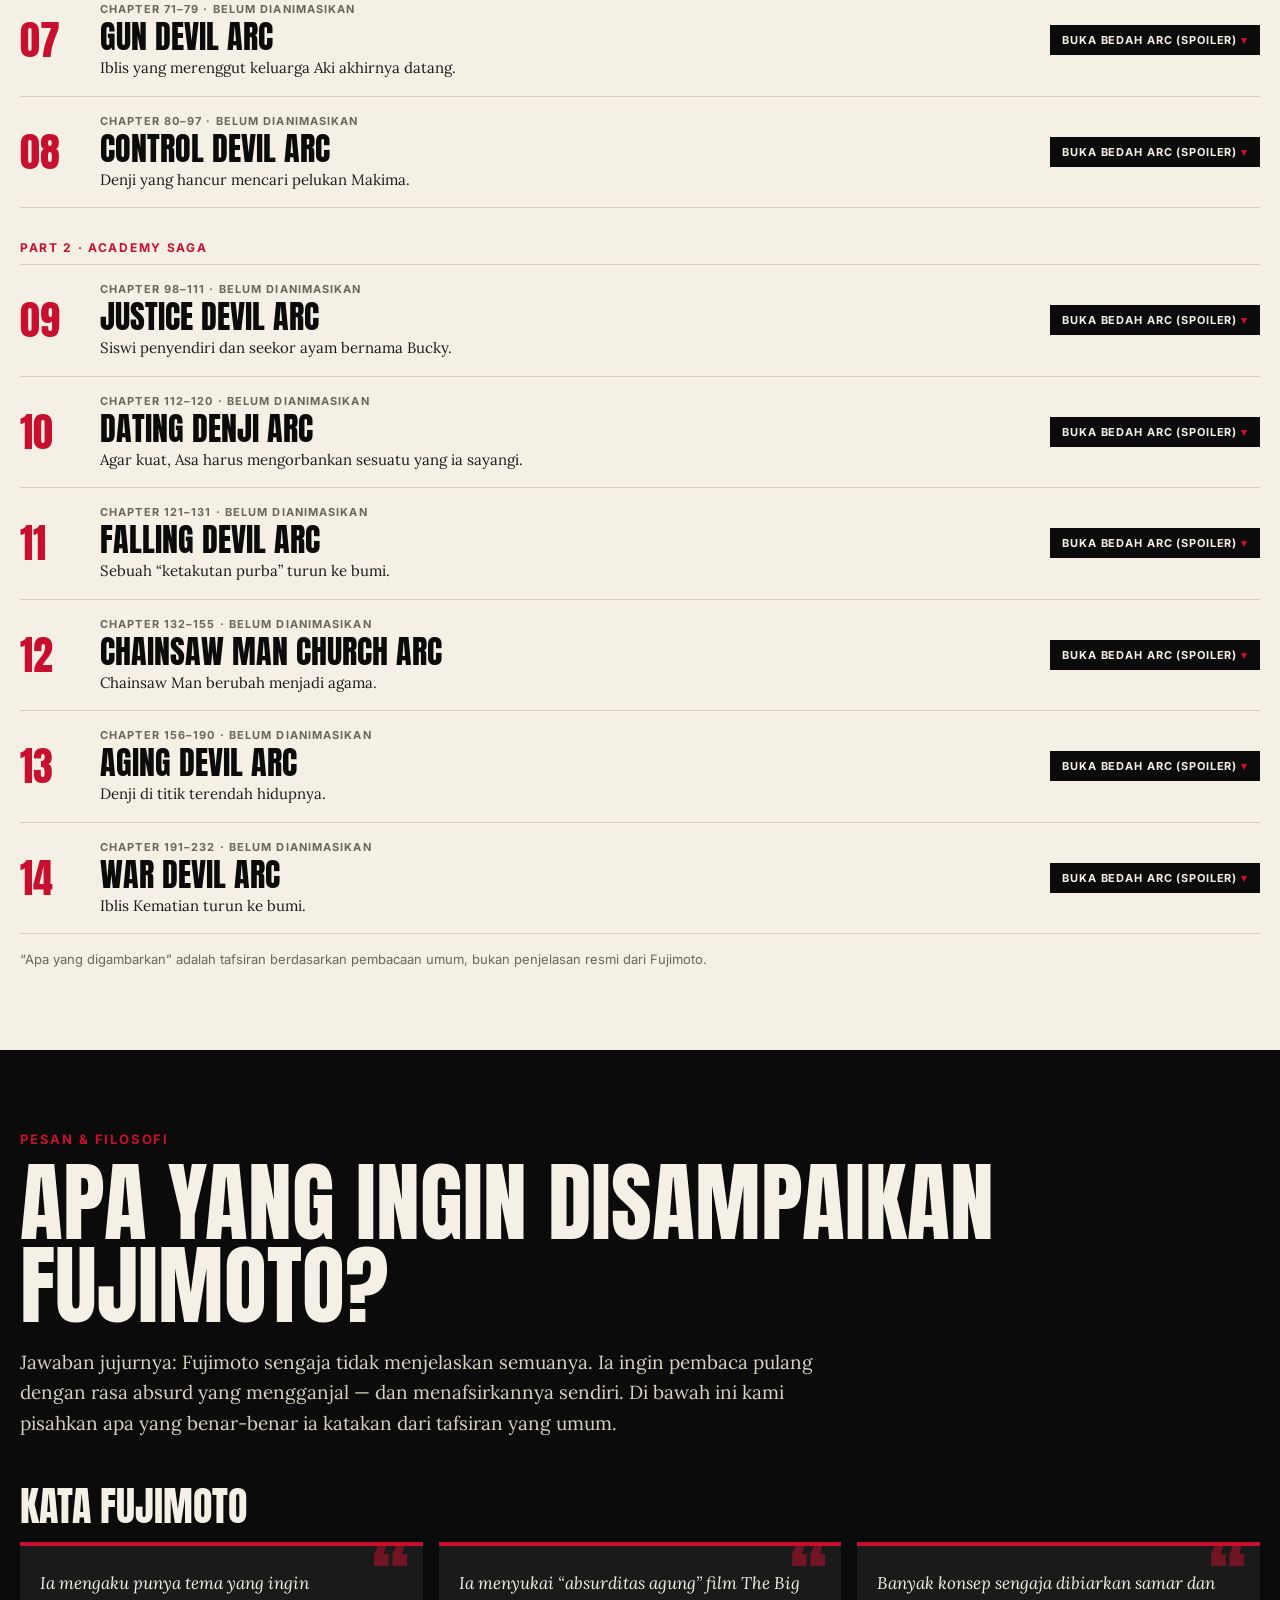
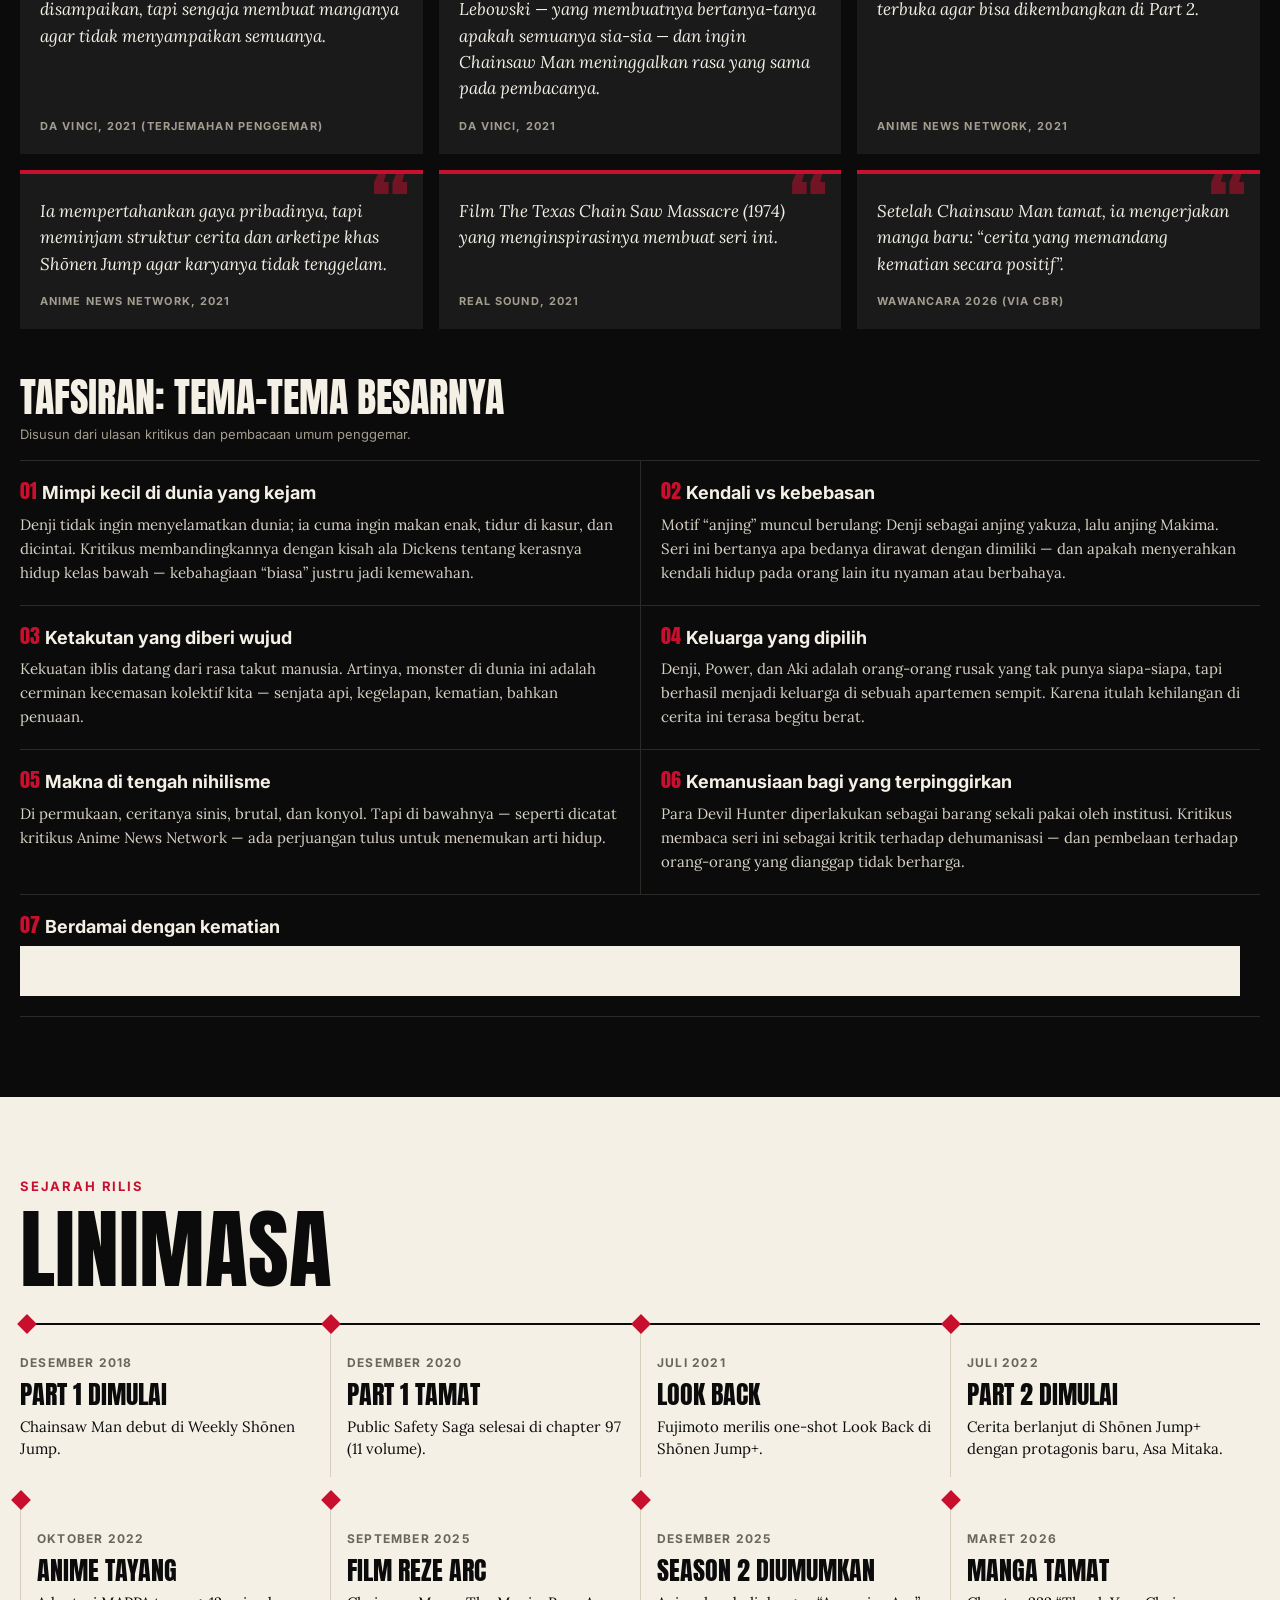
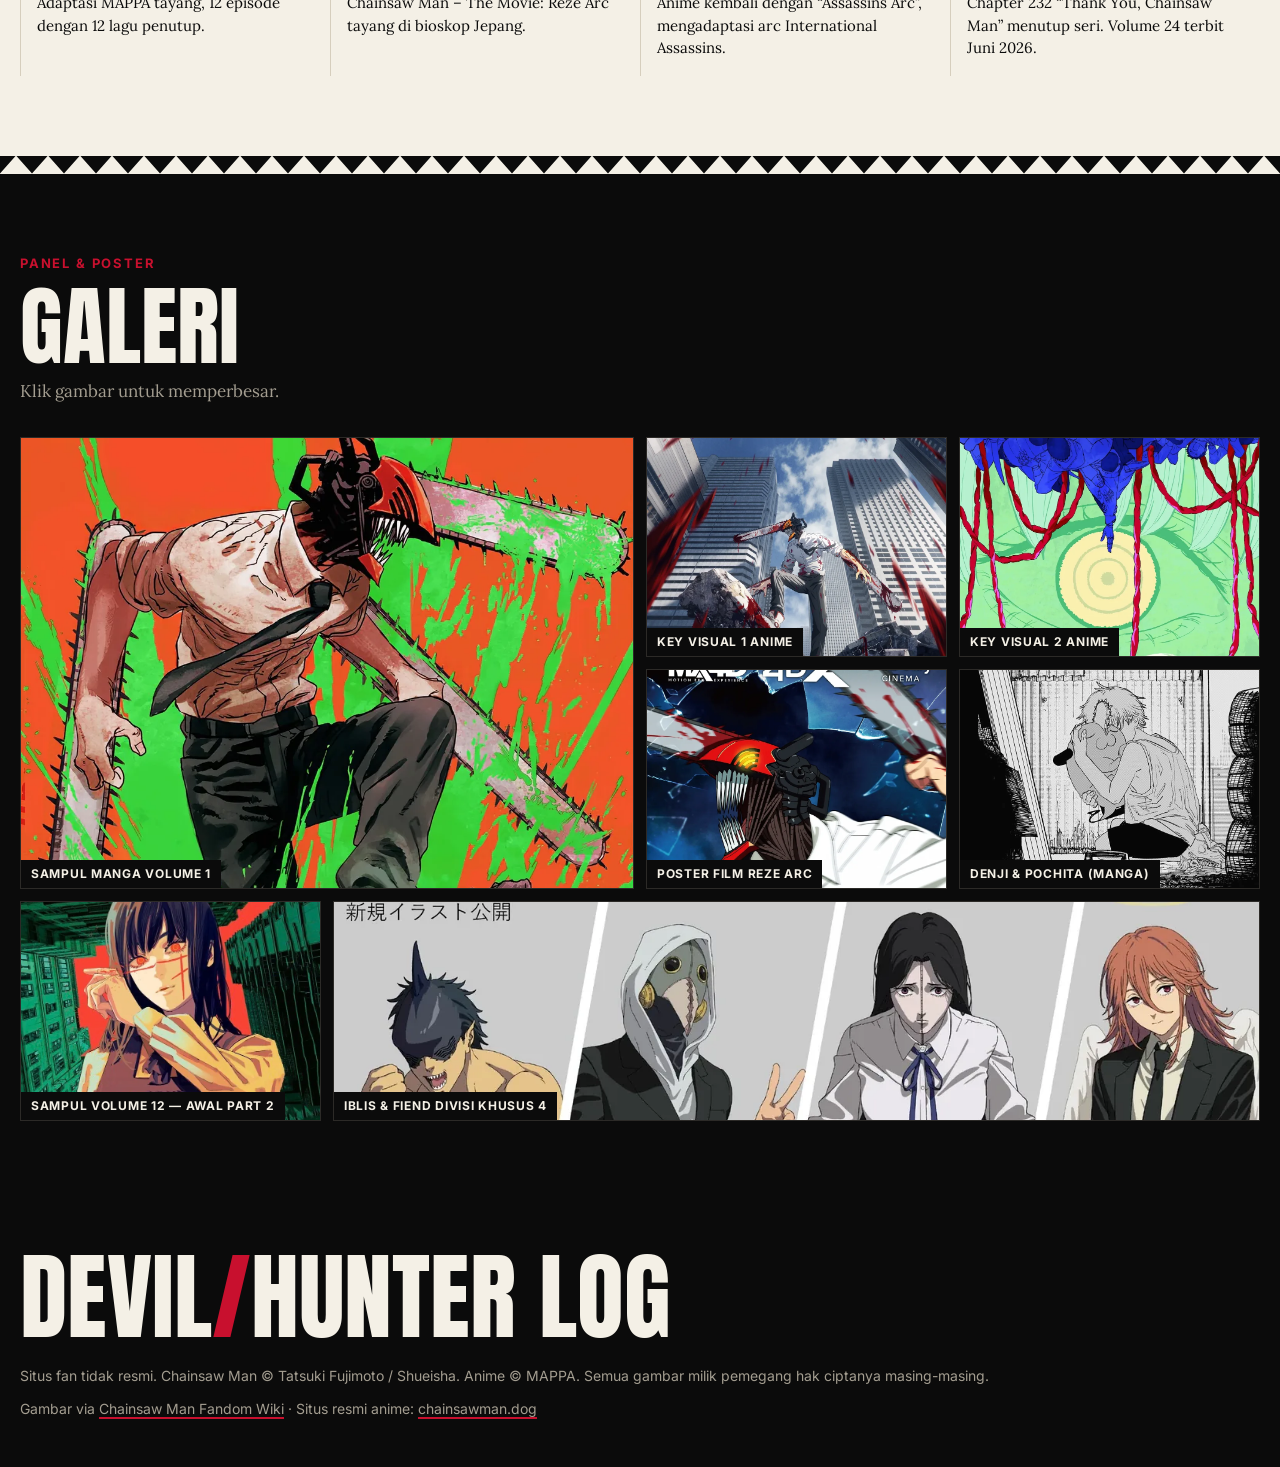
==== commit 0576bd54: "Tambah bedah arc, filosofi Fujimoto, dan 12 fun fact baru - Bedah 14 arc Part 1 & 2: apa yang terjad" ====
--- a/index.html
+++ b/index.html
@@ -38,7 +38,8 @@
           <li><a href="#start" data-i18n="nav.start">Mulai</a></li>
           <li><a href="#facts" data-i18n="nav.facts">Fun Fact</a></li>
           <li><a href="#characters" data-i18n="nav.characters">Karakter</a></li>
-          <li><a href="#timeline" data-i18n="nav.timeline">Linimasa</a></li>
+          <li><a href="#arcs" data-i18n="nav.arcs">Arc</a></li>
+          <li><a href="#philosophy" data-i18n="nav.philosophy">Filosofi</a></li>
           <li><a href="#gallery" data-i18n="nav.gallery">Galeri</a></li>
         </ul>
       </nav>
@@ -160,6 +161,31 @@
       <div class="chars" id="chars-grid"></div>
     </section>
 
+    <!-- Bedah arc -->
+    <section class="section" id="arcs" aria-labelledby="arcs-title">
+      <div class="section__head">
+        <p class="eyebrow" data-i18n="arcs.eyebrow">Bedah Cerita</p>
+        <h2 class="section__title" id="arcs-title" data-i18n="arcs.title">Bedah Tiap Arc</h2>
+        <p class="section__sub" data-i18n="arcs.sub"></p>
+      </div>
+      <div class="arcs" id="arcs-list"></div>
+      <p class="arcs__note" data-i18n="arcs.note"></p>
+    </section>
+
+    <!-- Filosofi -->
+    <section class="section section--ink" id="philosophy" aria-labelledby="phil-title">
+      <div class="section__head">
+        <p class="eyebrow" data-i18n="phil.eyebrow">Pesan & Filosofi</p>
+        <h2 class="section__title" id="phil-title" data-i18n="phil.title"></h2>
+        <p class="phil__lead" data-i18n="phil.lead"></p>
+      </div>
+      <h3 class="phil__h" data-i18n="phil.said">Kata Fujimoto</h3>
+      <ul class="quotes" id="phil-said"></ul>
+      <h3 class="phil__h" data-i18n="phil.themes">Tafsiran</h3>
+      <p class="phil__note" data-i18n="phil.themesNote"></p>
+      <ol class="themes" id="phil-themes"></ol>
+    </section>
+
     <!-- Timeline -->
     <section class="section" id="timeline" aria-labelledby="timeline-title">
       <div class="section__head">
@@ -242,6 +268,7 @@
   <script src="js/posts.js"></script>
   <script src="js/content.js"></script>
   <script src="js/characters-detail.js"></script>
+  <script src="js/arcs.js"></script>
   <script src="js/app.js"></script>
 </body>
 </html>
--- a/css/style.css
+++ b/css/style.css
@@ -346,8 +346,66 @@
 .char:hover .char__open { color: var(--accent); }
 .char__body { display: flex; flex-direction: column; }
 
+/* ── Bedah arc ────────────────────────────────── */
+.arcs { border-top: 2px solid var(--ink); }
+.arcs__part {
+  margin: var(--s-2xl) 0 0; padding: var(--s-sm) 0; border-bottom: 1px solid var(--hairline);
+  font: 700 12px/16px var(--f-sans); letter-spacing: .14em; text-transform: uppercase; color: var(--accent);
+}
+.arcs__part:first-child { margin-top: var(--s-md); }
+.arc { border-bottom: 1px solid var(--hairline); }
+.arc summary {
+  display: grid; grid-template-columns: 64px 1fr auto; gap: var(--s-lg); align-items: center;
+  padding: var(--s-lg) 0; cursor: pointer; list-style: none;
+}
+.arc summary::-webkit-details-marker { display: none; }
+.arc summary:hover .arc__name { color: var(--accent); }
+.arc__n { font: 400 40px/1 var(--f-display); color: var(--accent); }
+.arc__head { display: grid; gap: 4px; }
+.arc__meta { font: 700 11px/16px var(--f-sans); letter-spacing: .1em; text-transform: uppercase; color: var(--body); }
+.arc__name { font: 400 clamp(24px, 3vw, 32px)/1 var(--f-display); text-transform: uppercase; transition: color .15s; }
+.arc__hook { font-size: 15px; color: var(--ink-soft); }
+.arc__toggle {
+  padding: 8px 12px; background: var(--ink); color: var(--on-ink); white-space: nowrap;
+  font: 700 11px/14px var(--f-sans); letter-spacing: .08em; text-transform: uppercase;
+}
+.arc__toggle::after { content: " ▾"; color: var(--accent); }
+.arc[open] .arc__toggle { background: var(--accent); }
+.arc__when-open, .arc[open] .arc__when-closed { display: none; }
+.arc[open] .arc__when-open { display: inline; }
+.arc[open] .arc__toggle::after { content: " ▴"; color: #fff; }
+.arc__body {
+  display: grid; grid-template-columns: 1fr 1fr; gap: var(--s-3xl);
+  padding: 0 0 var(--s-2xl) 80px; animation: in .3s var(--ease);
+}
+.arc__body h4 { margin: 0 0 var(--s-sm); font: 700 12px/16px var(--f-sans); letter-spacing: .12em; text-transform: uppercase; color: var(--accent); }
+.arc__body p { margin: 0; font-size: 16px; line-height: 1.6; }
+.arcs__note { margin: var(--s-lg) 0 0; font: 400 13px/1.5 var(--f-sans); color: var(--body); }
+
+/* ── Filosofi ─────────────────────────────────── */
+.phil__lead { margin: var(--s-xl) 0 0; max-width: 70ch; font-size: 19px; line-height: 1.6; color: #d8d2c5; }
+.phil__h { margin: var(--s-4xl) 0 var(--s-lg); font: 400 clamp(28px, 3.4vw, 40px)/1 var(--f-display); text-transform: uppercase; }
+.phil__note { margin: calc(var(--s-sm) * -1) 0 var(--s-lg); font: 400 13px/1.5 var(--f-sans); color: var(--on-ink-muted); }
+.quotes { list-style: none; margin: 0; padding: 0; display: grid; grid-template-columns: repeat(3, 1fr); gap: var(--s-lg); }
+.quote { position: relative; display: flex; flex-direction: column; justify-content: space-between; gap: var(--s-lg); padding: var(--s-2xl) var(--s-xl) var(--s-xl); background: var(--ink-soft); border-top: 4px solid var(--accent); }
+.quote::before { content: "“"; position: absolute; top: -6px; right: 14px; font: 400 80px/1 var(--f-display); color: var(--accent); opacity: .5; }
+.quote p { margin: 0; font: italic 400 17px/1.55 var(--f-serif); }
+.quote cite { font: 700 11px/16px var(--f-sans); font-style: normal; letter-spacing: .1em; text-transform: uppercase; color: var(--on-ink-muted); }
+.themes { list-style: none; margin: 0; padding: 0; counter-reset: th; display: grid; grid-template-columns: repeat(2, 1fr); border-top: 1px solid var(--ink-hairline); }
+.theme { counter-increment: th; padding: var(--s-xl) var(--s-xl) var(--s-xl) 0; border-bottom: 1px solid var(--ink-hairline); }
+.theme:nth-child(even) { padding-left: var(--s-xl); border-left: 1px solid var(--ink-hairline); }
+.theme:last-child:nth-child(odd) { grid-column: 1 / -1; }
+.theme h4 { margin: 0 0 var(--s-sm); font: 700 18px/1.3 var(--f-sans); }
+.theme h4::before { content: counter(th, decimal-leading-zero) "  "; font: 400 20px/1 var(--f-display); color: var(--accent); }
+.theme p { margin: 0; font-size: 15px; line-height: 1.6; color: #d8d2c5; }
+.section--ink .redact { background: var(--on-ink); }
+.section--ink .redact:hover { background: var(--accent); }
+.section--ink .redact.is-open { background: rgba(200, 16, 46, .25); }
+
 /* ── Timeline ─────────────────────────────────── */
-.timeline { list-style: none; margin: 0; padding: 0; display: grid; grid-template-columns: repeat(6, 1fr); border-top: 2px solid var(--ink); }
+.timeline { list-style: none; margin: 0; padding: 0; display: grid; grid-template-columns: repeat(4, 1fr); row-gap: var(--s-2xl); border-top: 2px solid var(--ink); }
+.tl:nth-child(4n+1) { border-left: 0; padding-left: 0; }
+.tl:nth-child(4n+1)::before { left: 0; }
 .tl { position: relative; padding: var(--s-2xl) var(--s-lg) var(--s-lg) 0; }
 .tl + .tl { padding-left: var(--s-lg); border-left: 1px solid var(--hairline); }
 .tl::before { content: ""; position: absolute; top: -8px; left: 0; width: 14px; height: 14px; background: var(--accent); transform: rotate(45deg); }
@@ -415,6 +473,8 @@
 
 /* ── Responsive ───────────────────────────────── */
 @media (max-width: 1023px) {
+  .quotes { grid-template-columns: 1fr 1fr; }
+  .arc__body { grid-template-columns: 1fr; gap: var(--s-lg); }
   .intro__grid { grid-template-columns: 1fr; gap: var(--s-2xl); }
   .reasons { grid-template-columns: repeat(2, 1fr); }
   .reason:nth-child(3) { padding-left: 0; border-left: 0; }
@@ -423,11 +483,19 @@
   .fact--lead { grid-column: span 12; grid-row: auto; }
   .chars { grid-template-columns: repeat(3, 1fr); }
   .timeline { grid-template-columns: repeat(3, 1fr); row-gap: var(--s-2xl); }
+  .tl:nth-child(4n+1) { border-left: 1px solid var(--hairline); padding-left: var(--s-lg); }
+  .tl:nth-child(4n+1)::before { left: -7px; }
   .tl:nth-child(3n+1) { border-left: 0; padding-left: 0; }
   .tl:nth-child(3n+1)::before { left: 0; }
   .gallery { grid-template-columns: repeat(2, 1fr); }
 }
 @media (max-width: 767px) {
+  .arc summary { grid-template-columns: 44px 1fr; }
+  .arc__n { font-size: 30px; }
+  .arc__toggle { grid-column: 2; justify-self: start; }
+  .arc__body { padding-left: 0; }
+  .quotes, .themes { grid-template-columns: 1fr; }
+  .theme:nth-child(even) { padding-left: 0; border-left: 0; }
   .profile__grid { grid-template-columns: 1fr; gap: var(--s-xl); }
   .profile .media--portrait { max-width: 220px; }
   .profile__table > div { grid-template-columns: 1fr; gap: 2px; }
@@ -464,8 +532,8 @@
   .intro__lead, .intro__dream { font-size: 18px; }
   .char__name { font-size: 22px; }
   .timeline { grid-template-columns: 1fr; border-top: 0; border-left: 2px solid var(--ink); }
-  .tl, .tl + .tl, .tl:nth-child(3n+1) { border-left: 0; padding: 0 0 var(--s-2xl) var(--s-xl); }
-  .tl::before, .tl + .tl::before, .tl:nth-child(3n+1)::before { top: 4px; left: -8px; }
+  .tl, .tl + .tl, .tl:nth-child(3n+1), .tl:nth-child(4n+1) { border-left: 0; padding: 0 0 var(--s-2xl) var(--s-xl); }
+  .tl::before, .tl + .tl::before, .tl:nth-child(3n+1)::before, .tl:nth-child(4n+1)::before { top: 4px; left: -8px; }
   .gallery { grid-auto-rows: 160px; }
   .article__inner { padding: var(--s-4xl) var(--s-xl) var(--s-2xl); }
 }
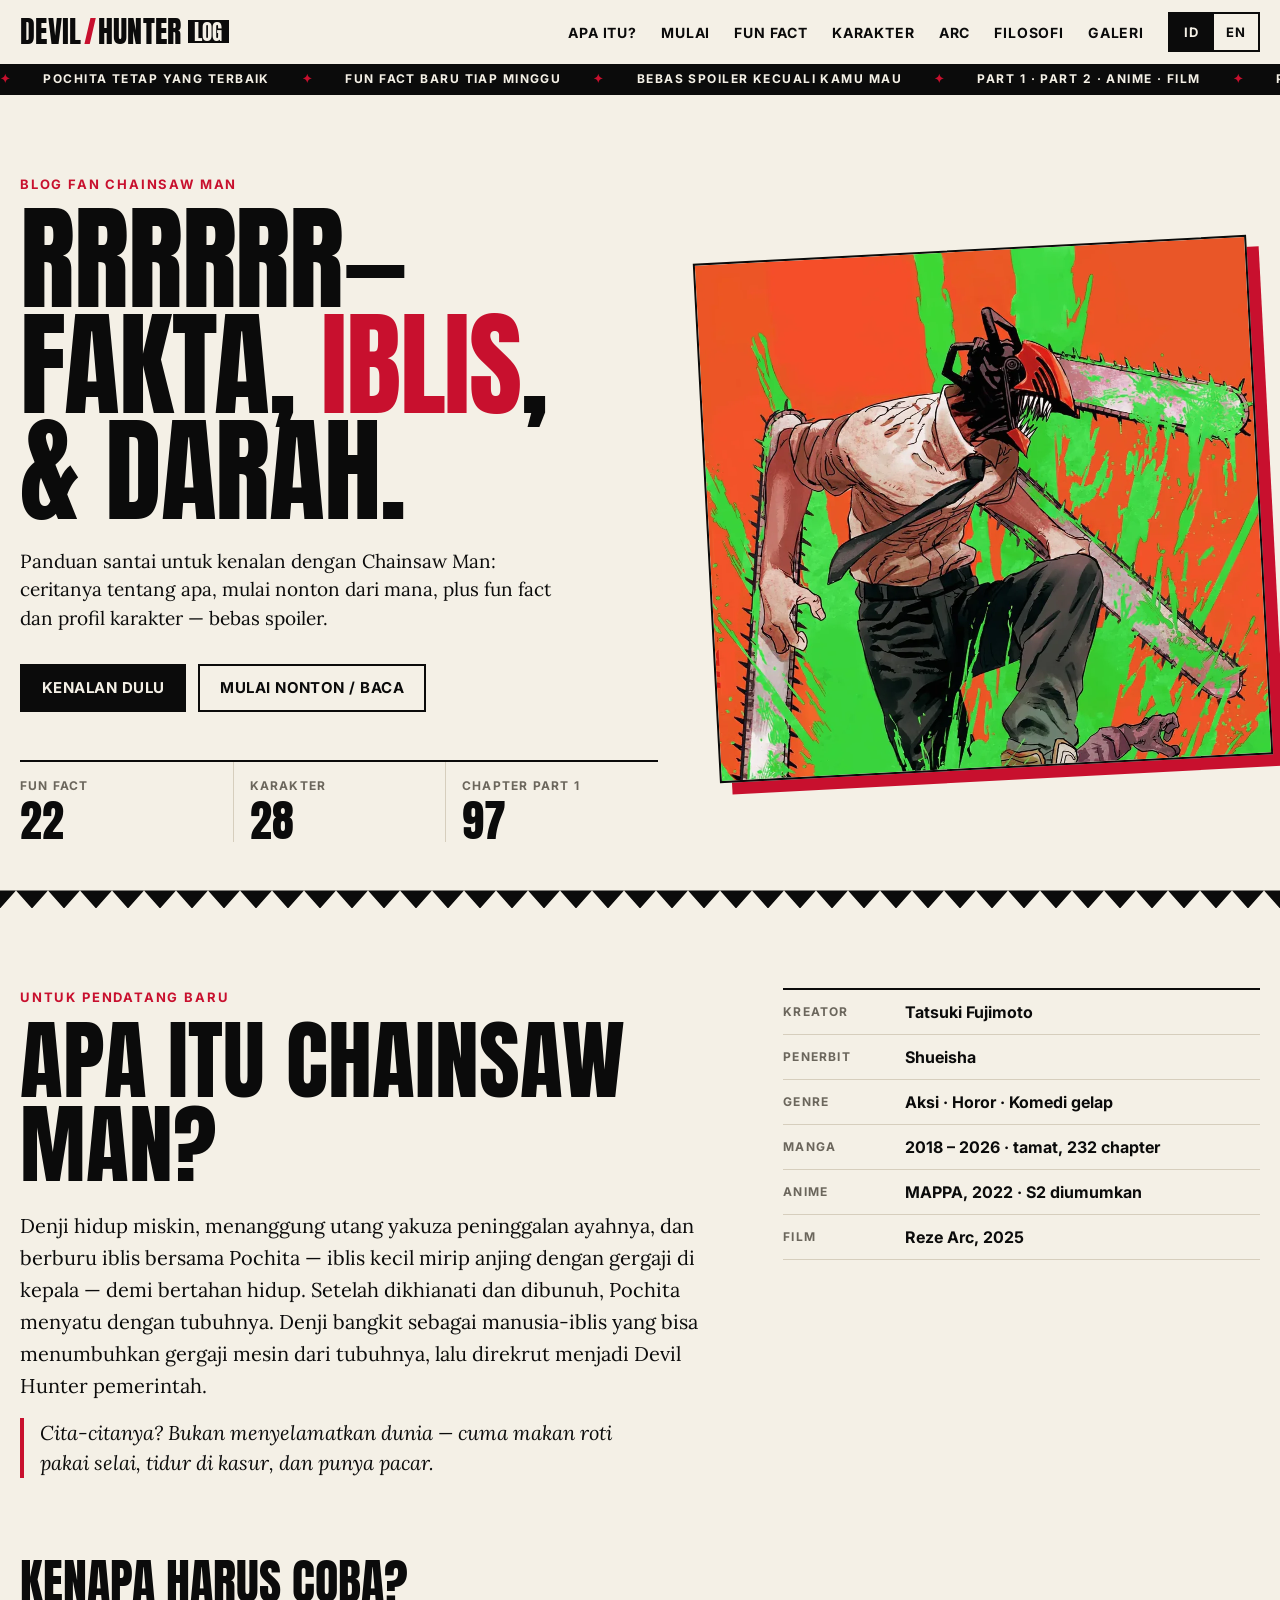
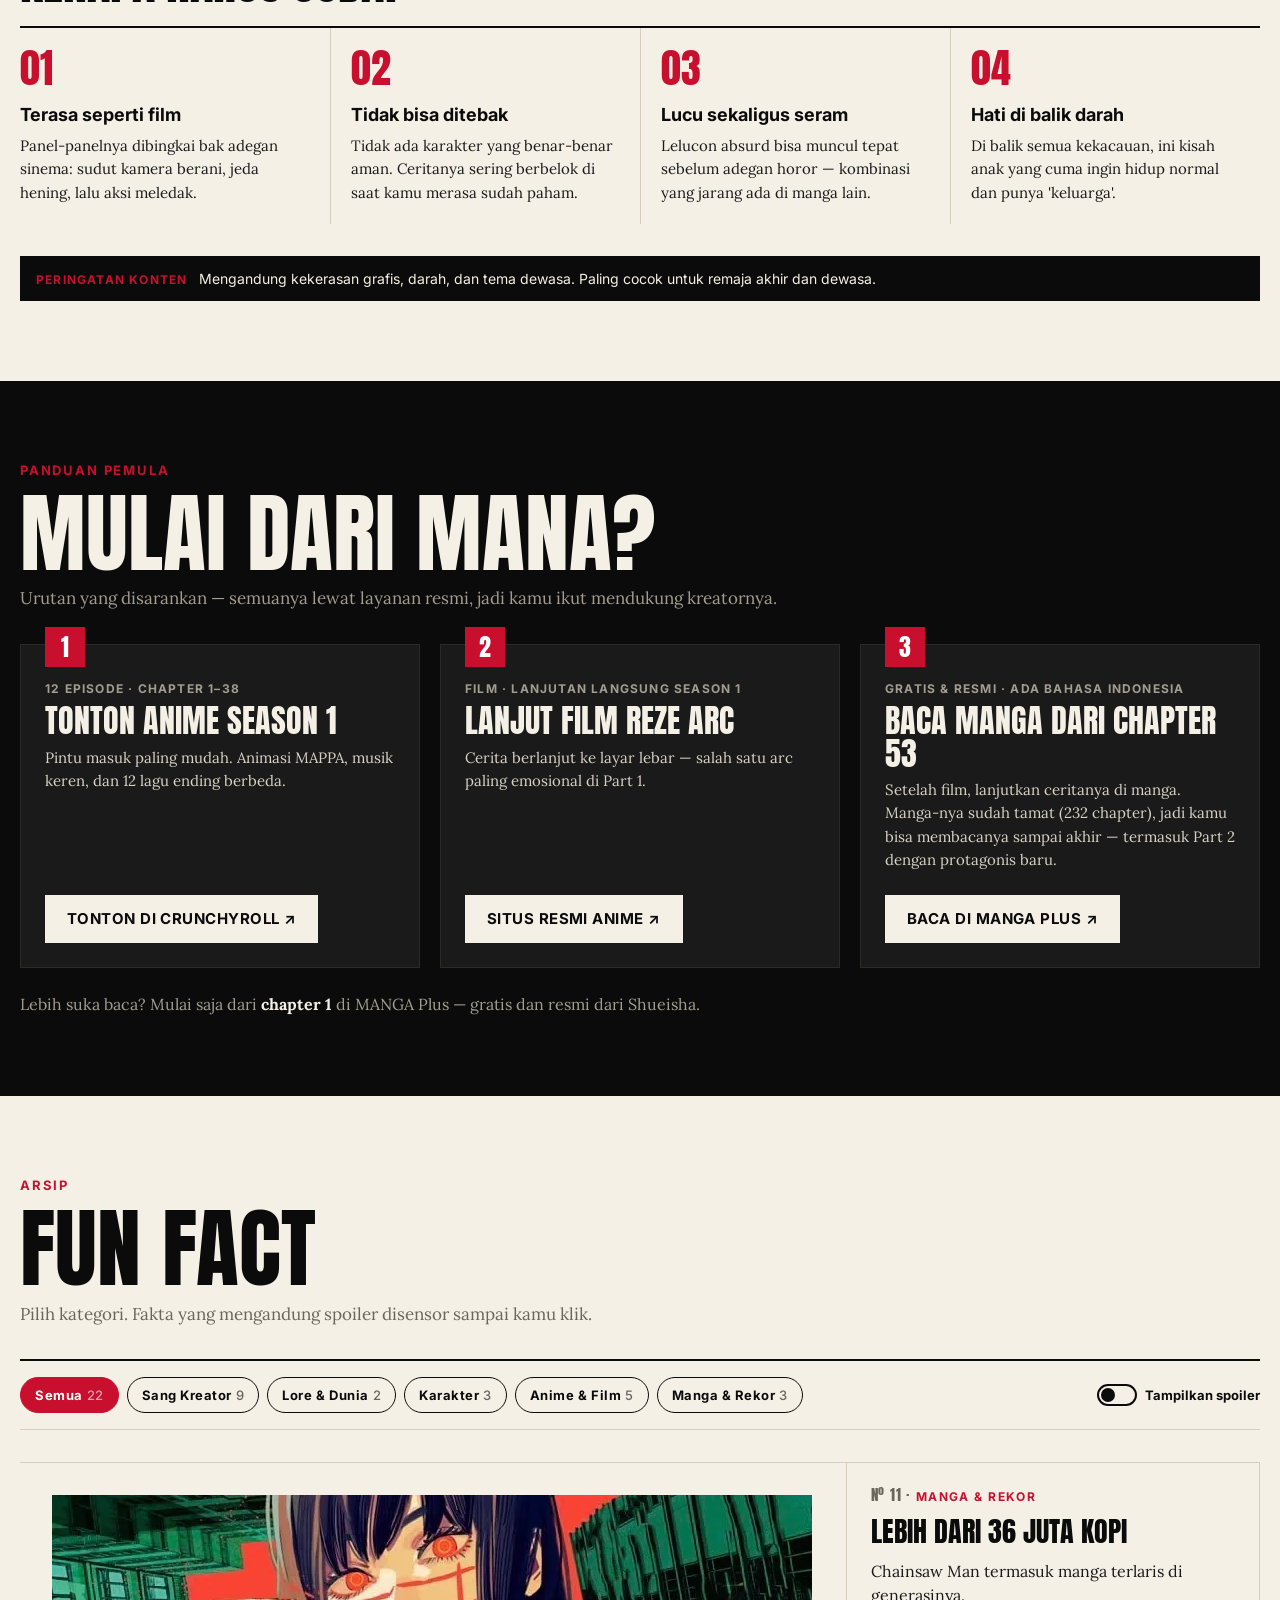
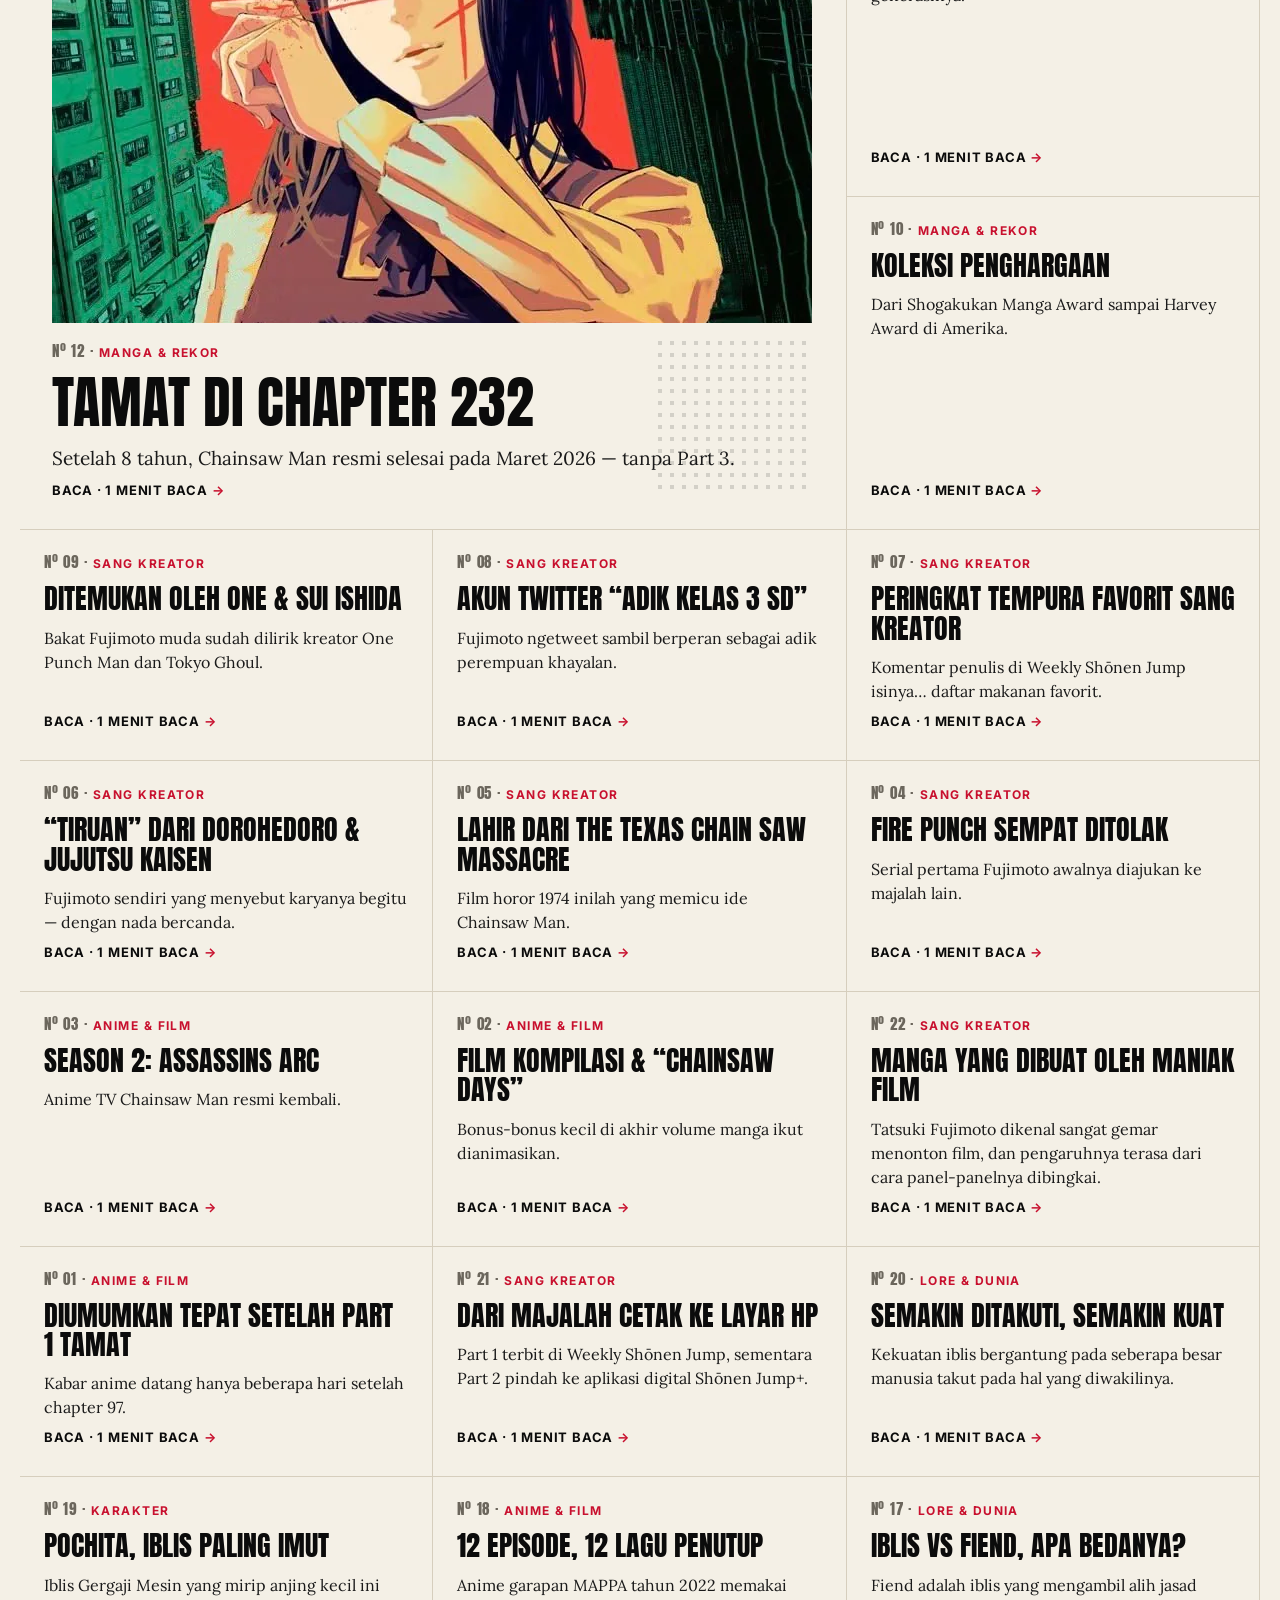
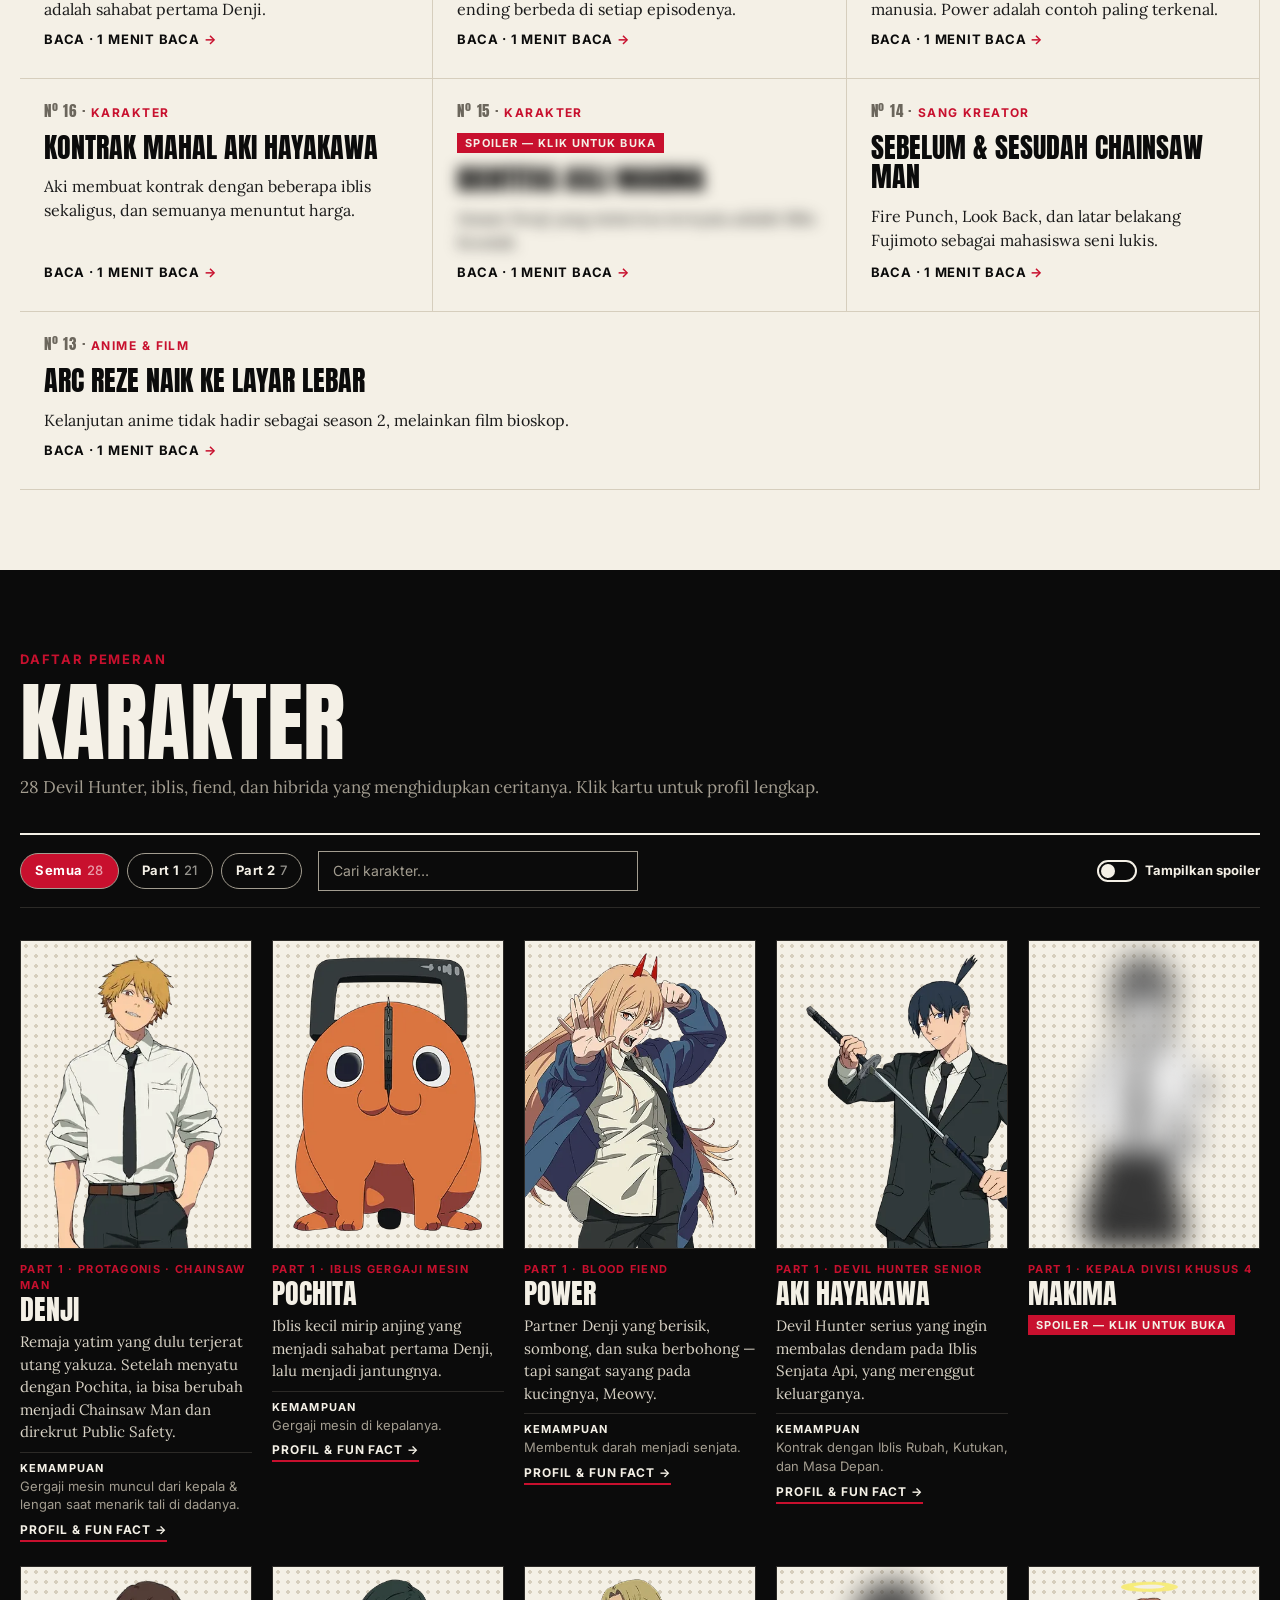
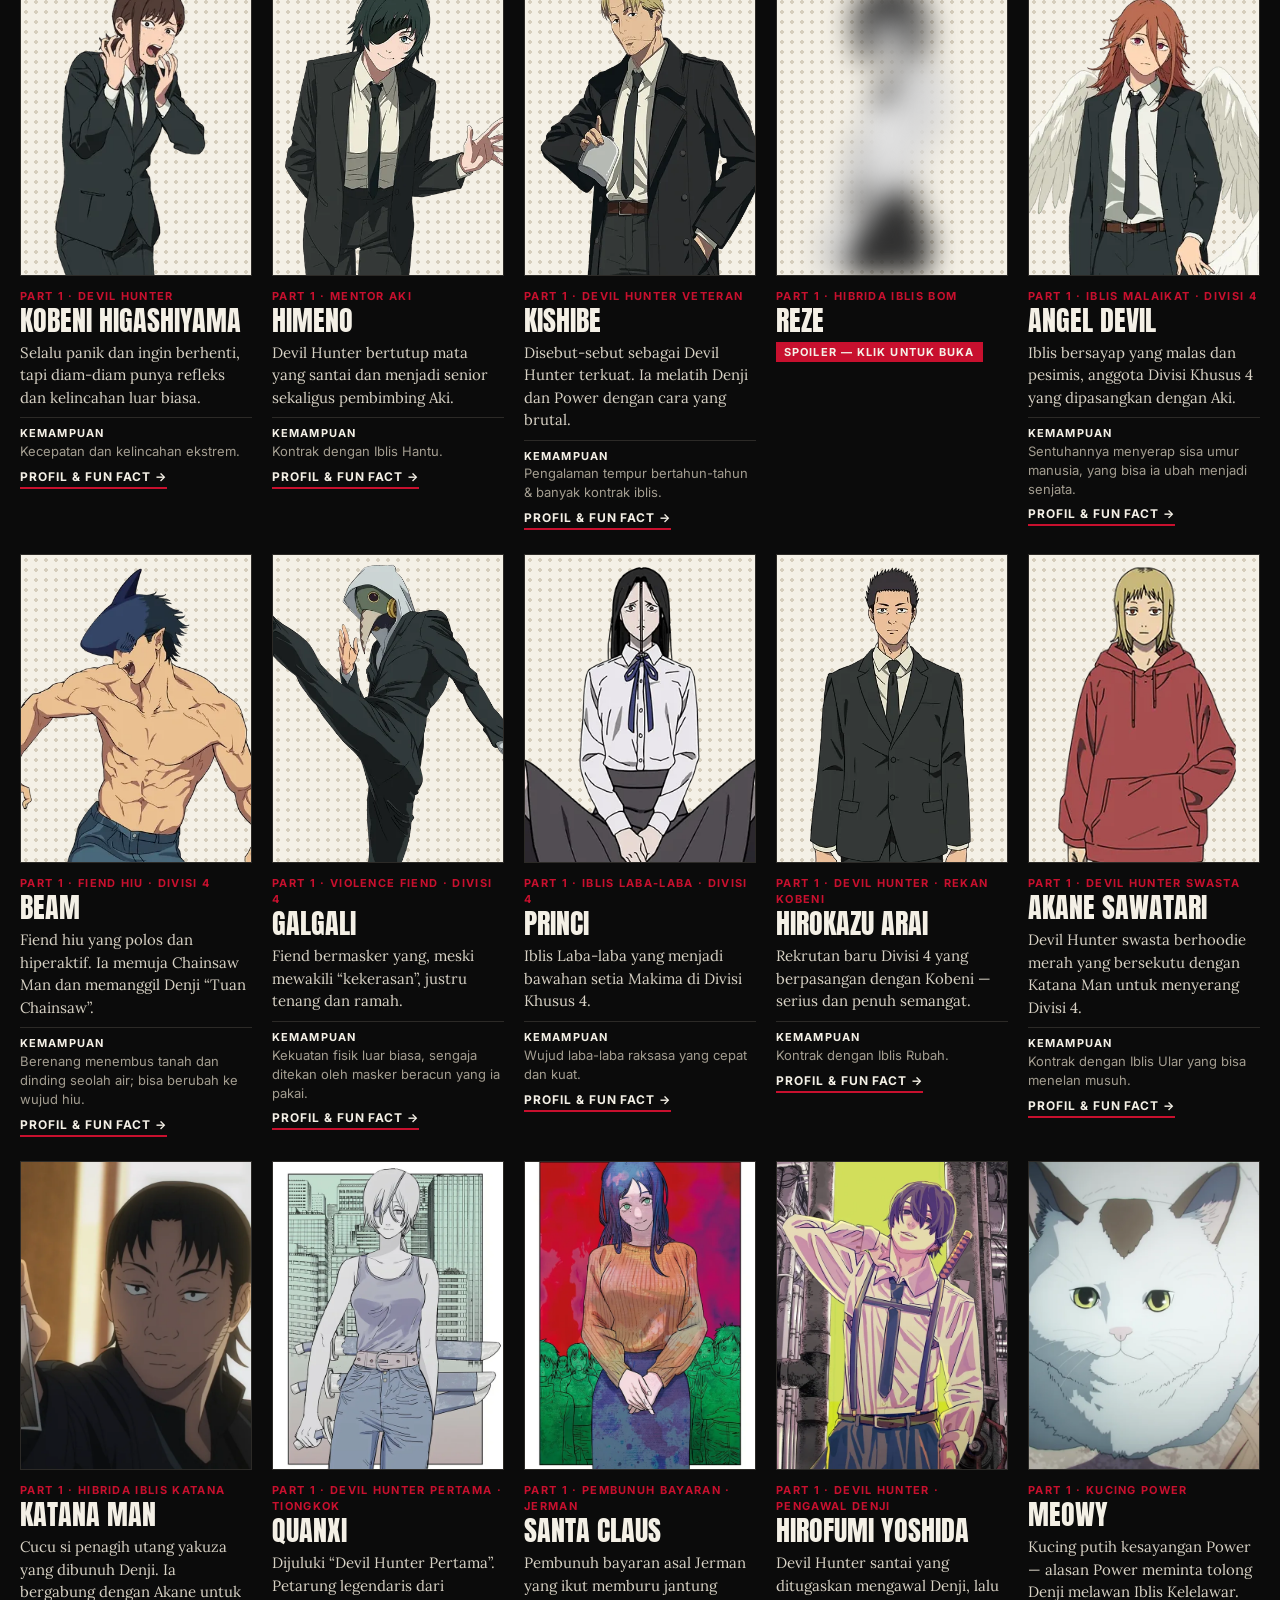
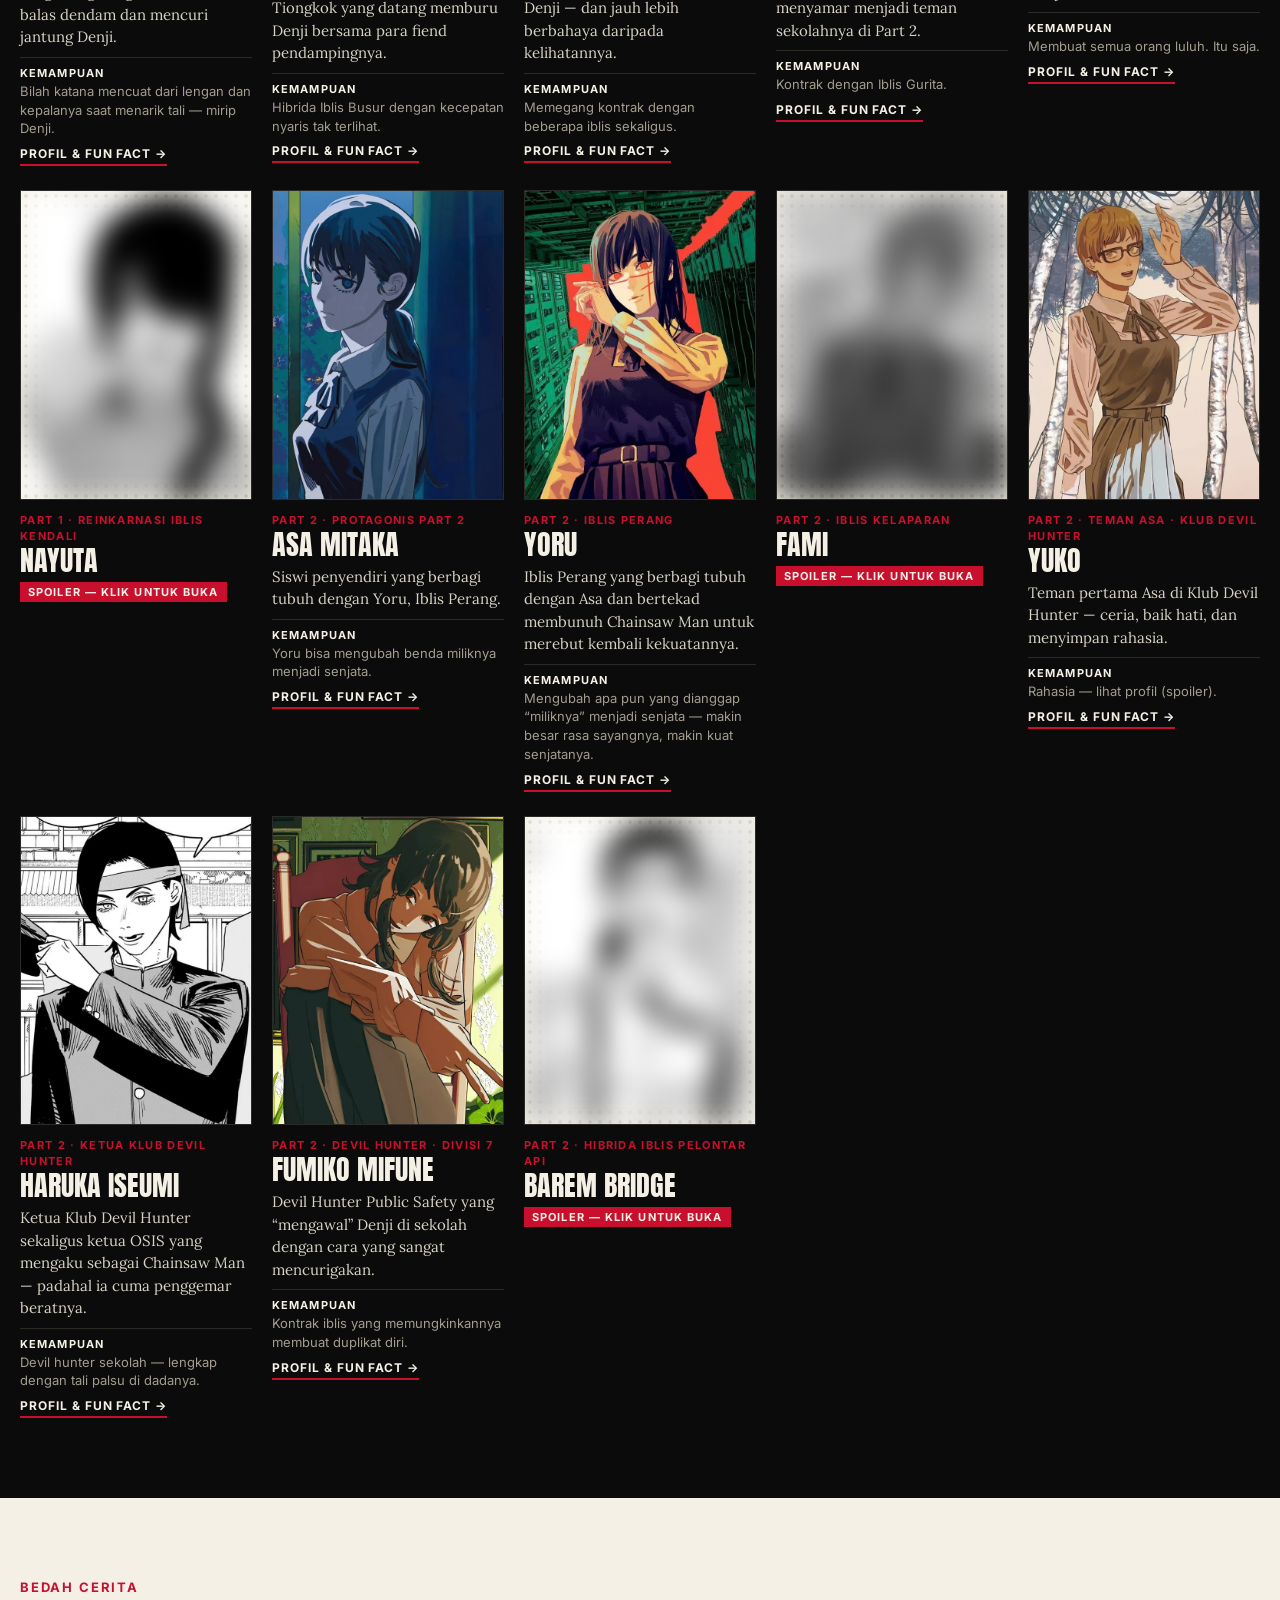
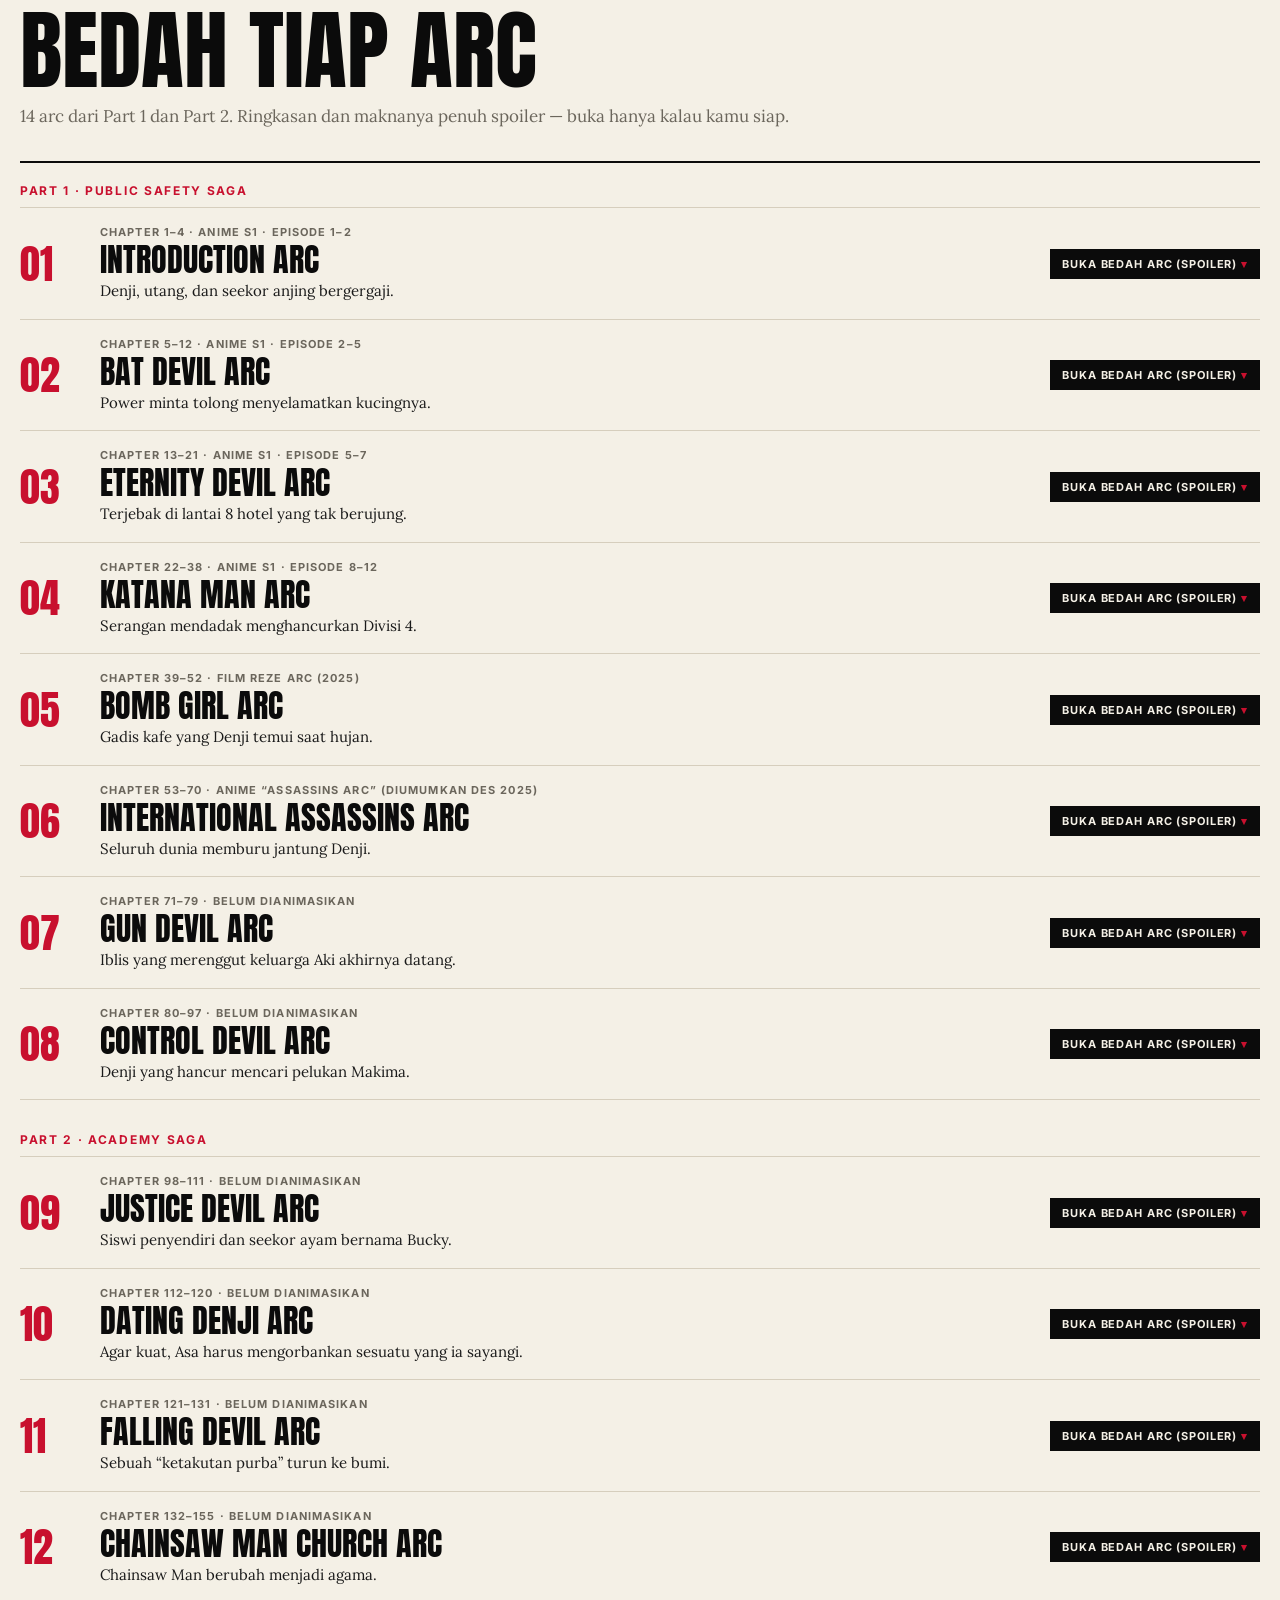
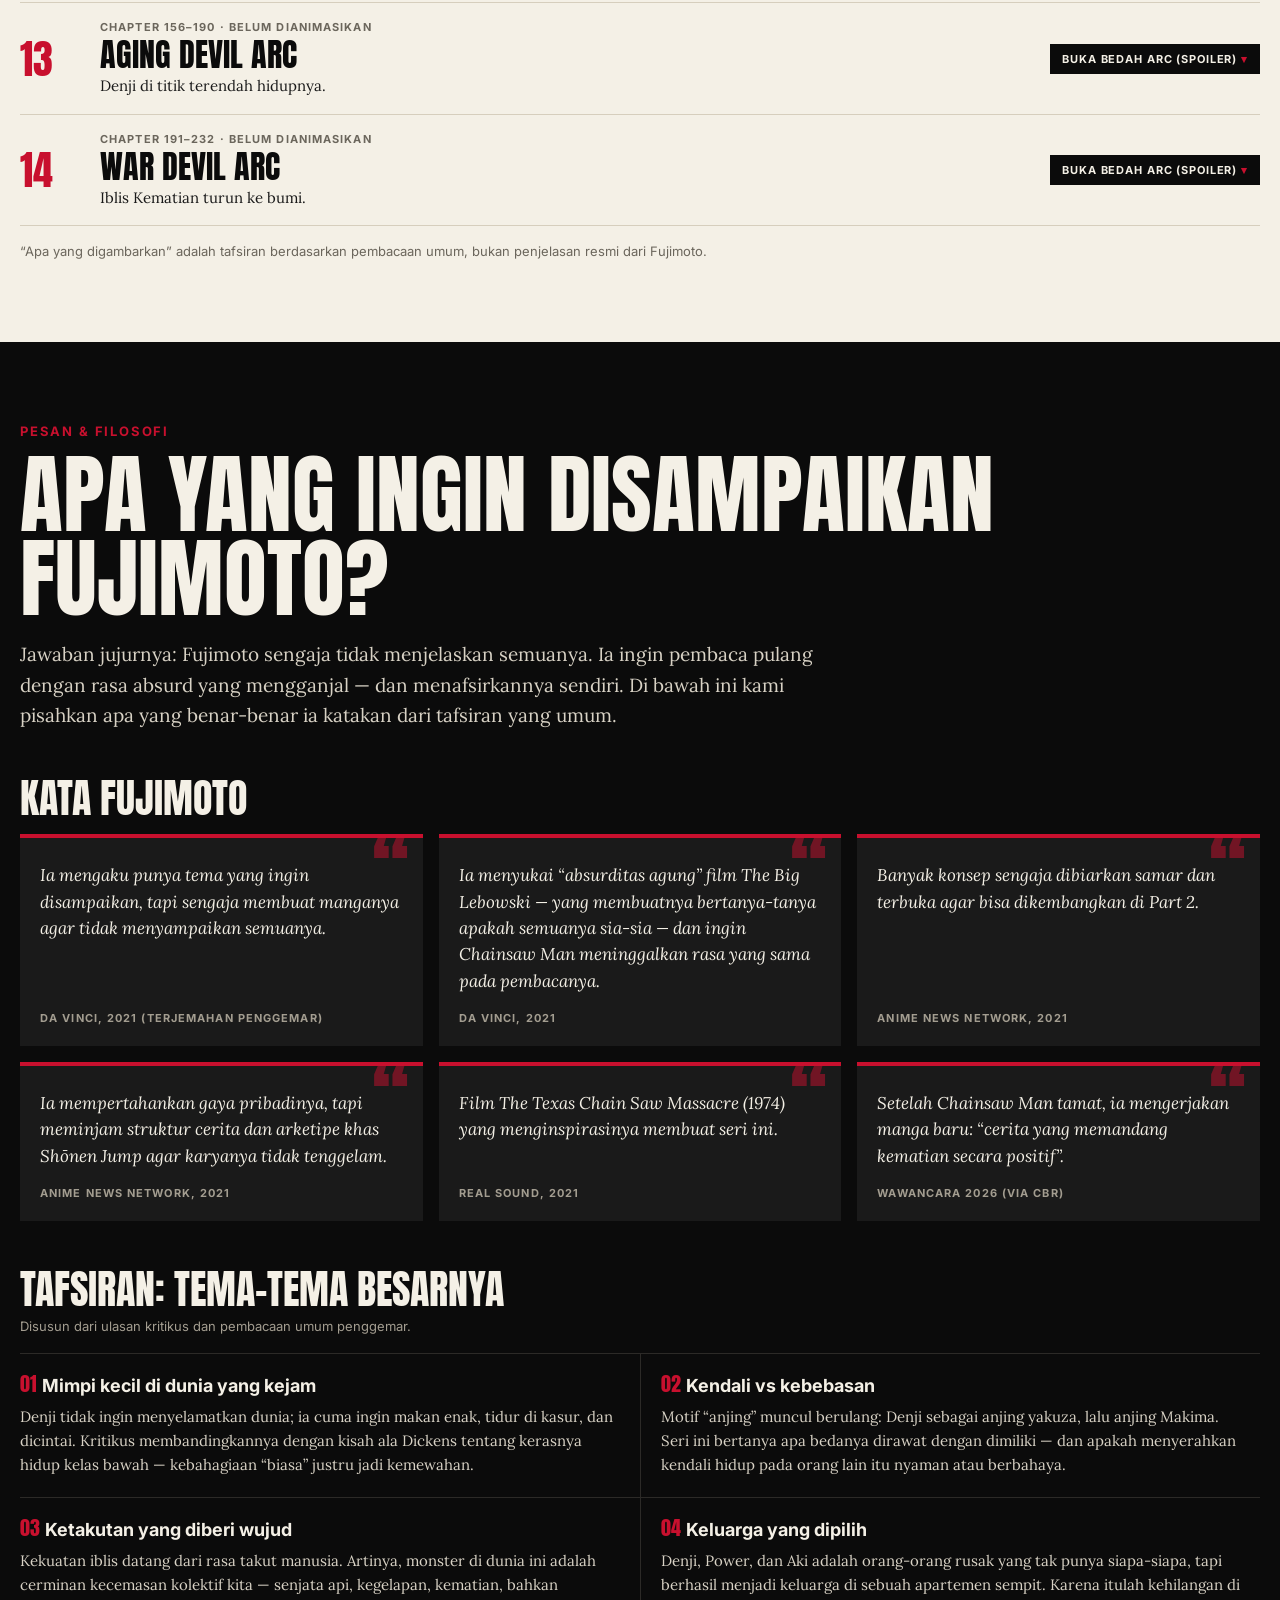
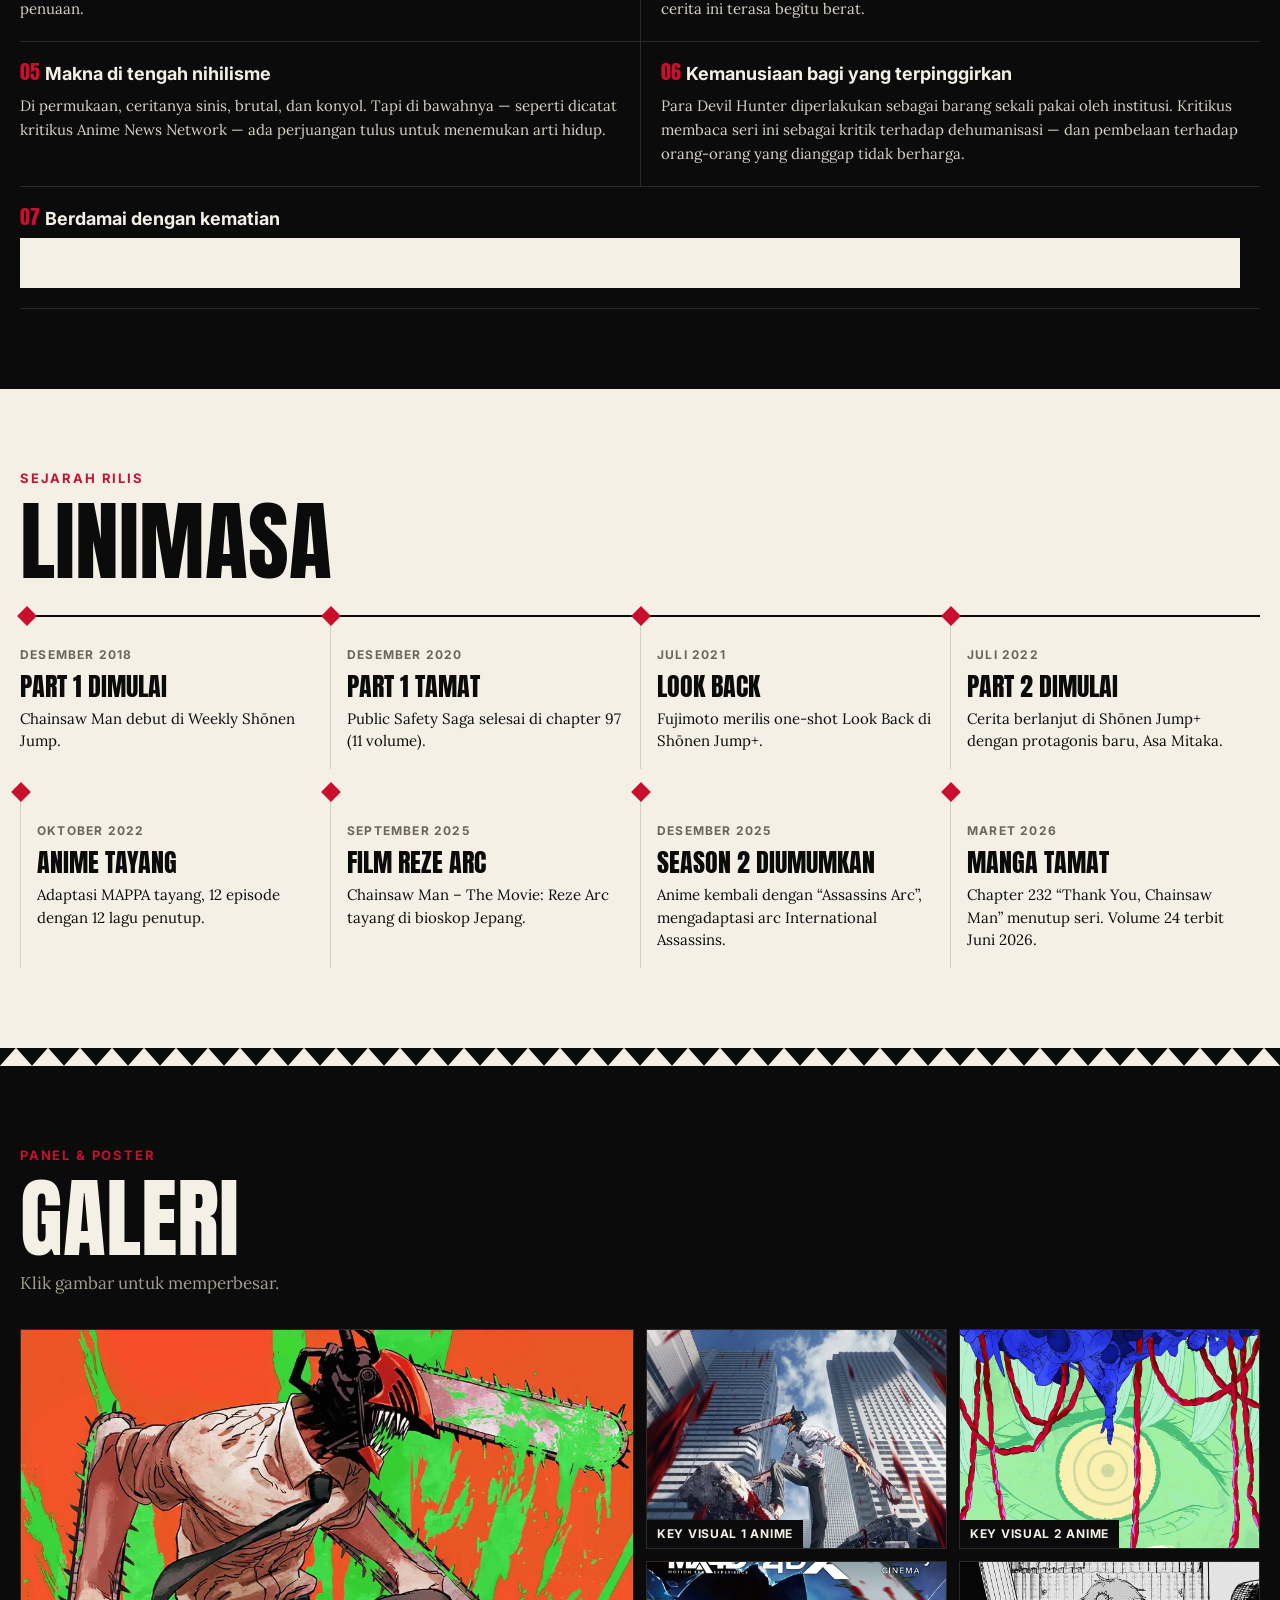
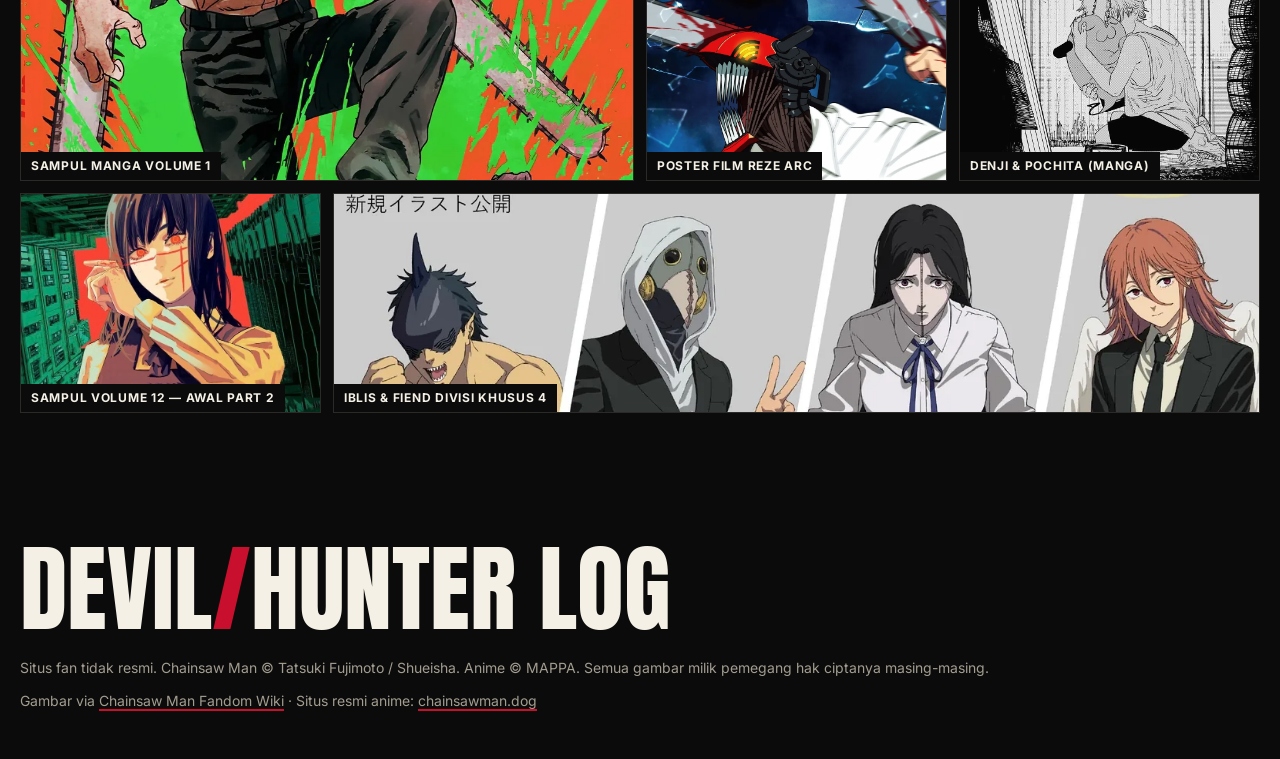
==== commit 27bcf165: "Tambah 18 karakter baru, profil lengkap, dan pencarian karakter - Karakter baru: Angel Devil, Beam, " ====
--- a/index.html
+++ b/index.html
@@ -18,7 +18,7 @@
   <link rel="preconnect" href="https://fonts.googleapis.com">
   <link rel="preconnect" href="https://fonts.gstatic.com" crossorigin>
   <link href="https://fonts.googleapis.com/css2?family=Anton&family=Inter:wght@400;500;700&family=Lora:ital,wght@0,400;0,700;1,400&display=swap" rel="stylesheet">
-  <link rel="stylesheet" href="css/style.css">
+  <link rel="stylesheet" href="css/style.css?v=5">
 </head>
 <body>
   <a class="skip" href="#main" data-i18n="skip">Lewati ke konten</a>
@@ -152,6 +152,10 @@
       </div>
       <div class="toolbar toolbar--ink">
         <div class="chips chips--ink" id="char-filters" aria-label="Part"></div>
+        <label class="search">
+          <span class="sr" data-i18n="chars.search">Cari karakter</span>
+          <input type="search" id="char-search" data-i18n-ph="chars.search" placeholder="Cari karakter…" autocomplete="off">
+        </label>
         <label class="switch switch--ink">
           <input type="checkbox" class="spoiler-toggle">
           <span class="switch__track" aria-hidden="true"></span>
@@ -264,11 +268,11 @@
     </figure>
   </dialog>
 
-  <script src="js/i18n.js"></script>
-  <script src="js/posts.js"></script>
-  <script src="js/content.js"></script>
-  <script src="js/characters-detail.js"></script>
-  <script src="js/arcs.js"></script>
-  <script src="js/app.js"></script>
+  <script src="js/i18n.js?v=5"></script>
+  <script src="js/posts.js?v=5"></script>
+  <script src="js/content.js?v=5"></script>
+  <script src="js/characters-detail.js?v=5"></script>
+  <script src="js/arcs.js?v=5"></script>
+  <script src="js/app.js?v=5"></script>
 </body>
 </html>
--- a/css/style.css
+++ b/css/style.css
@@ -307,6 +307,13 @@
 .char__ability b { display: block; font-weight: 700; letter-spacing: .1em; text-transform: uppercase; font-size: 11px; color: var(--on-ink); }
 .spoiler-tag--btn { margin-top: var(--s-sm); border: 0; cursor: pointer; background: var(--accent); }
 .spoiler-tag--btn:hover { background: var(--on-ink); color: var(--ink); }
+.search { flex: 1 1 220px; max-width: 320px; }
+.search input {
+  width: 100%; min-height: 40px; padding: 8px 14px; border: 1.5px solid var(--on-ink-muted); border-radius: 0;
+  background: transparent; color: var(--on-ink); font: 400 14px/20px var(--f-sans);
+}
+.search input::placeholder { color: var(--on-ink-muted); }
+.search input:focus { outline: none; border-color: var(--accent); }
 .switch--ink .switch__track { border-color: var(--on-ink); }
 .switch--ink .switch__track::after { background: var(--on-ink); }
 
@@ -526,6 +533,7 @@
   .fact, .fact--lead { grid-column: span 12; border-right: 0; padding: var(--s-xl) 0 var(--s-2xl); }
   .fact--lead::after { display: none; }
   .switch { margin-left: 0; }
+  .search { max-width: none; }
   .chars { grid-template-columns: repeat(2, 1fr); gap: var(--s-xl) var(--s-md); }
   .reasons { grid-template-columns: 1fr; }
   .reason, .reason + .reason { padding: var(--s-lg) 0; border-left: 0; border-bottom: 1px solid var(--hairline); }
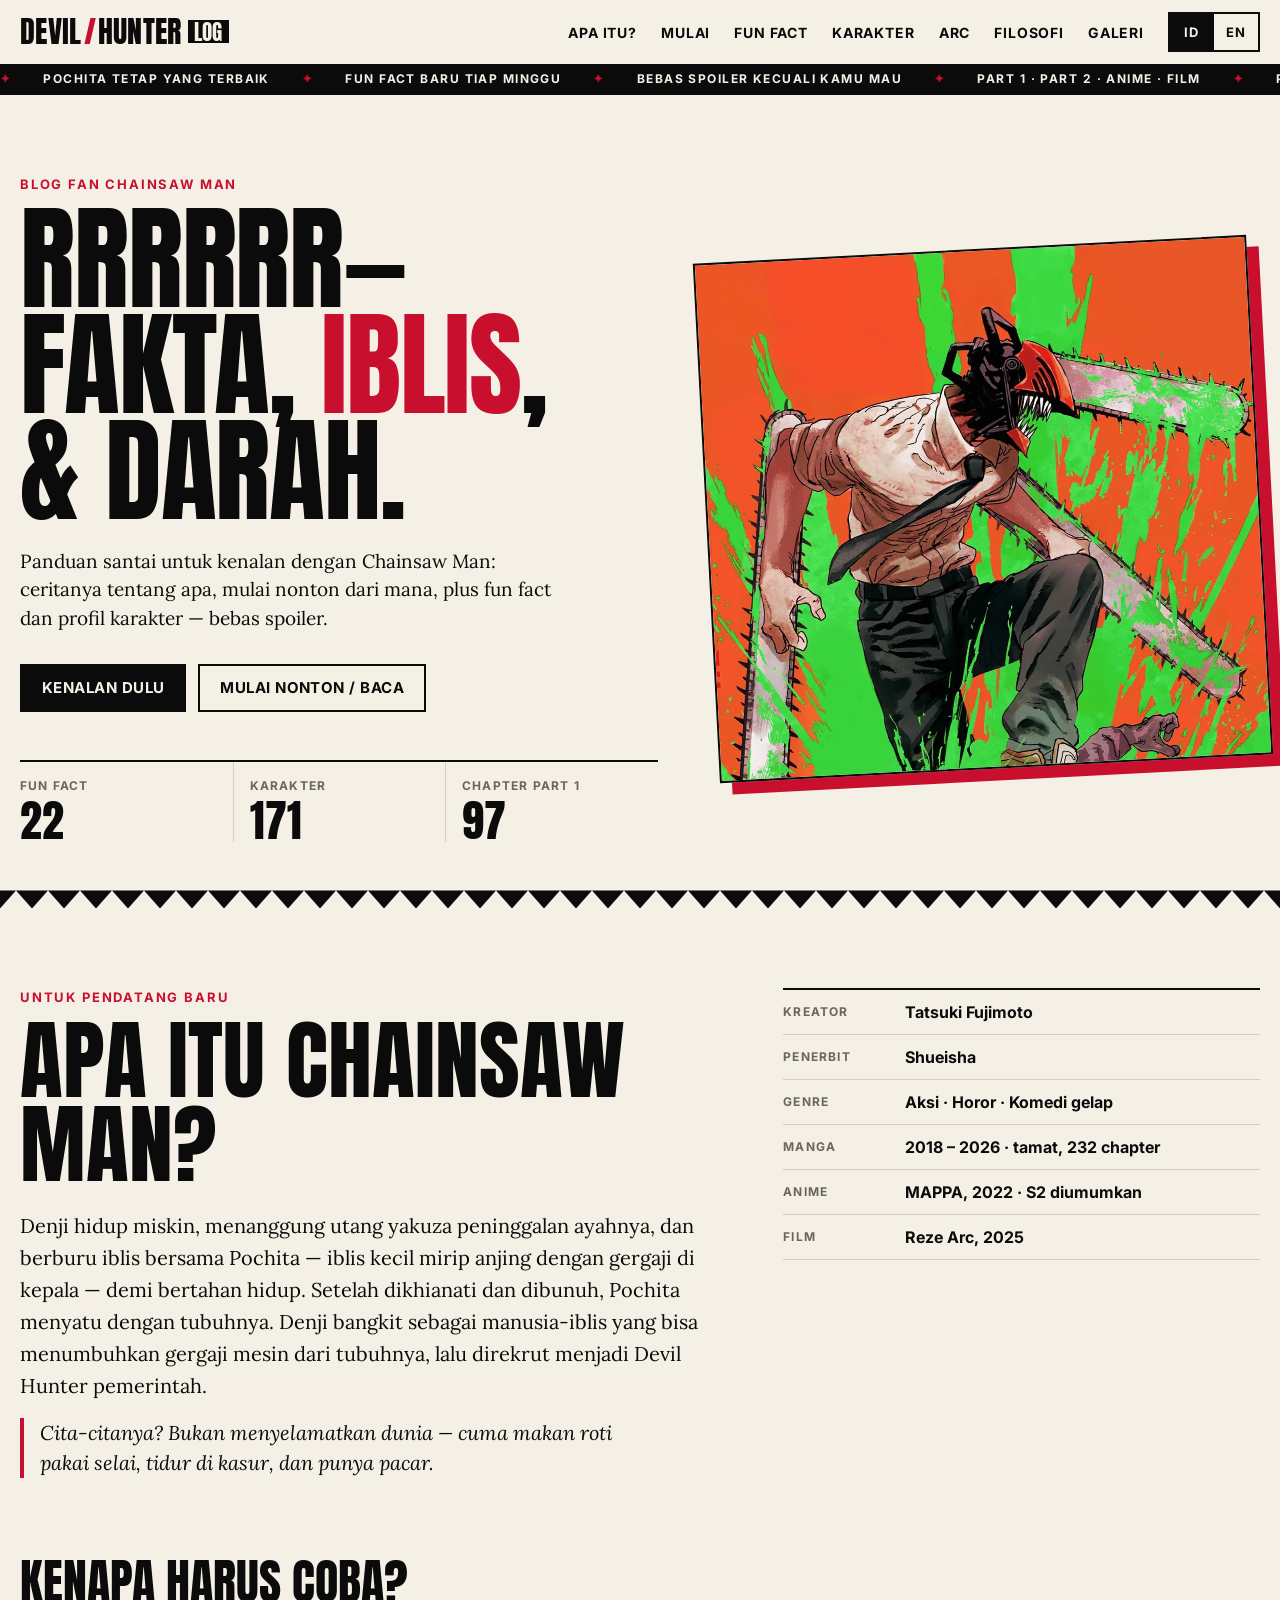
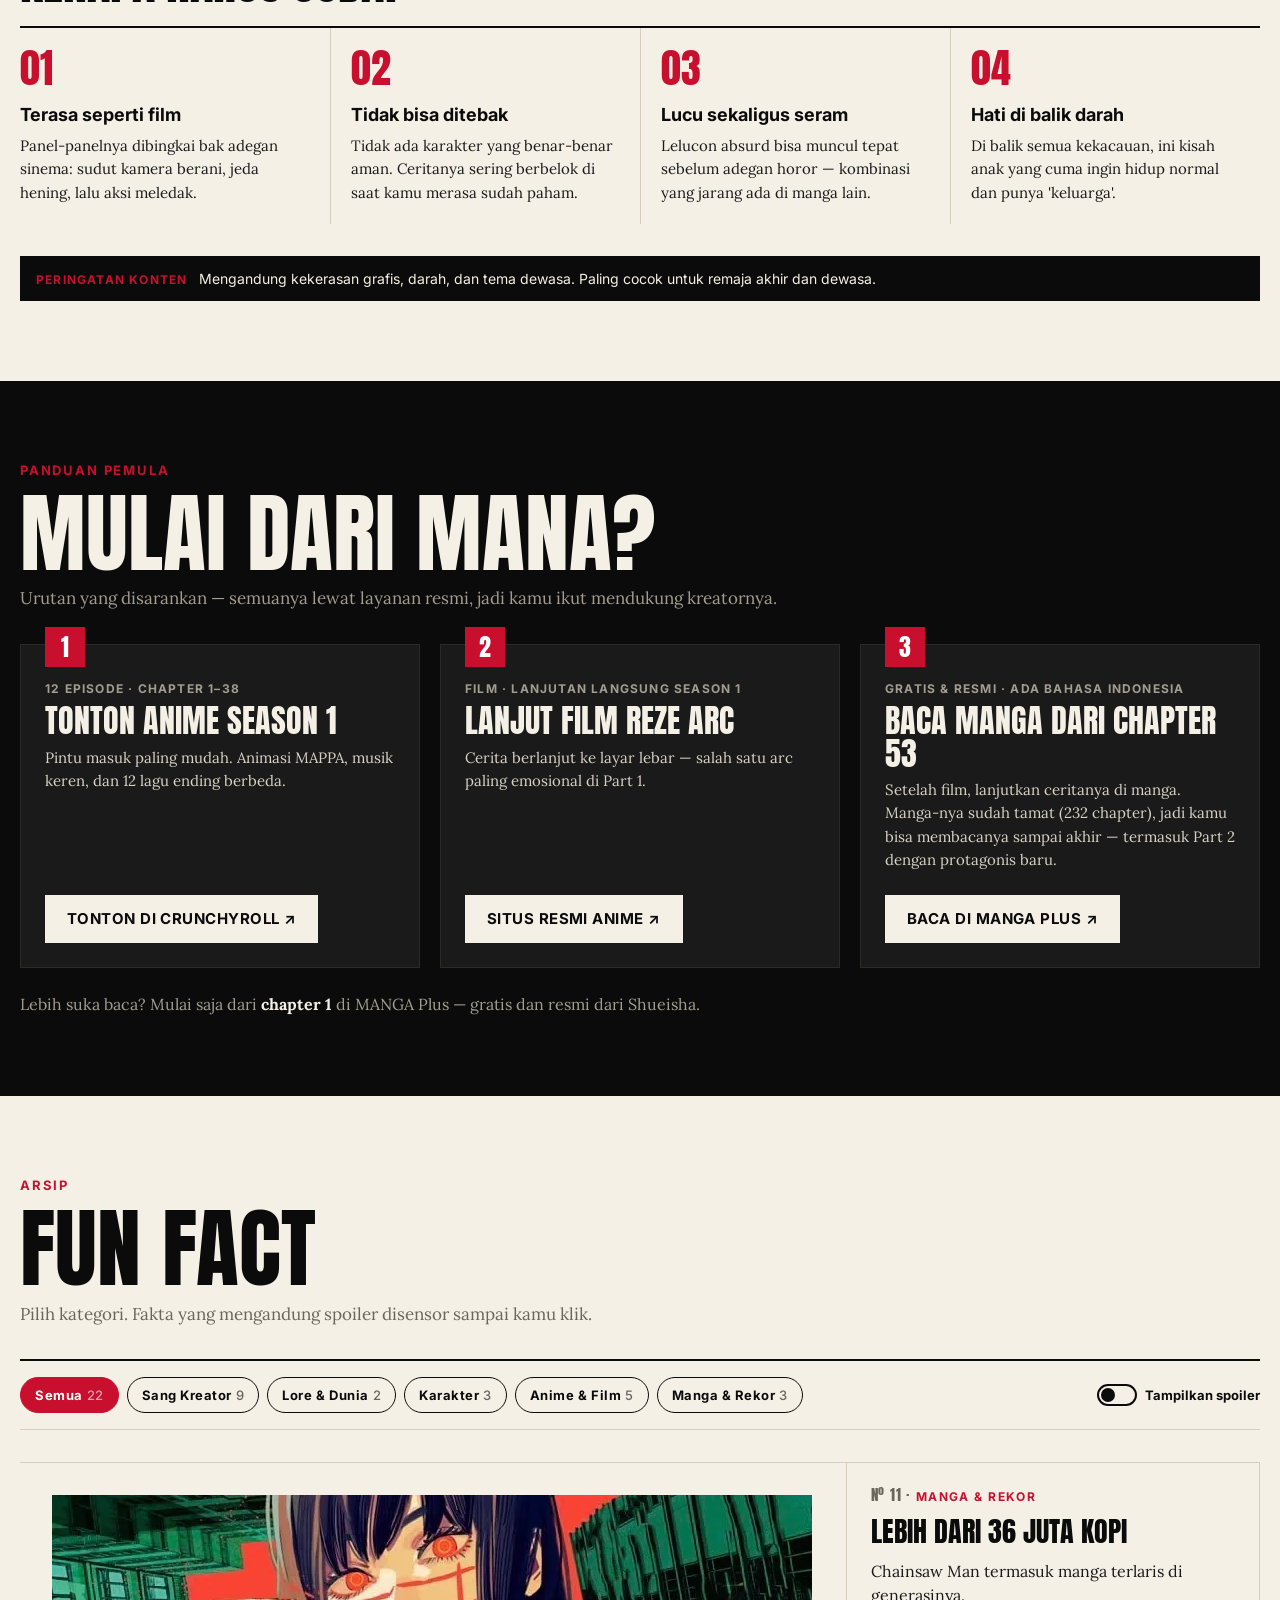
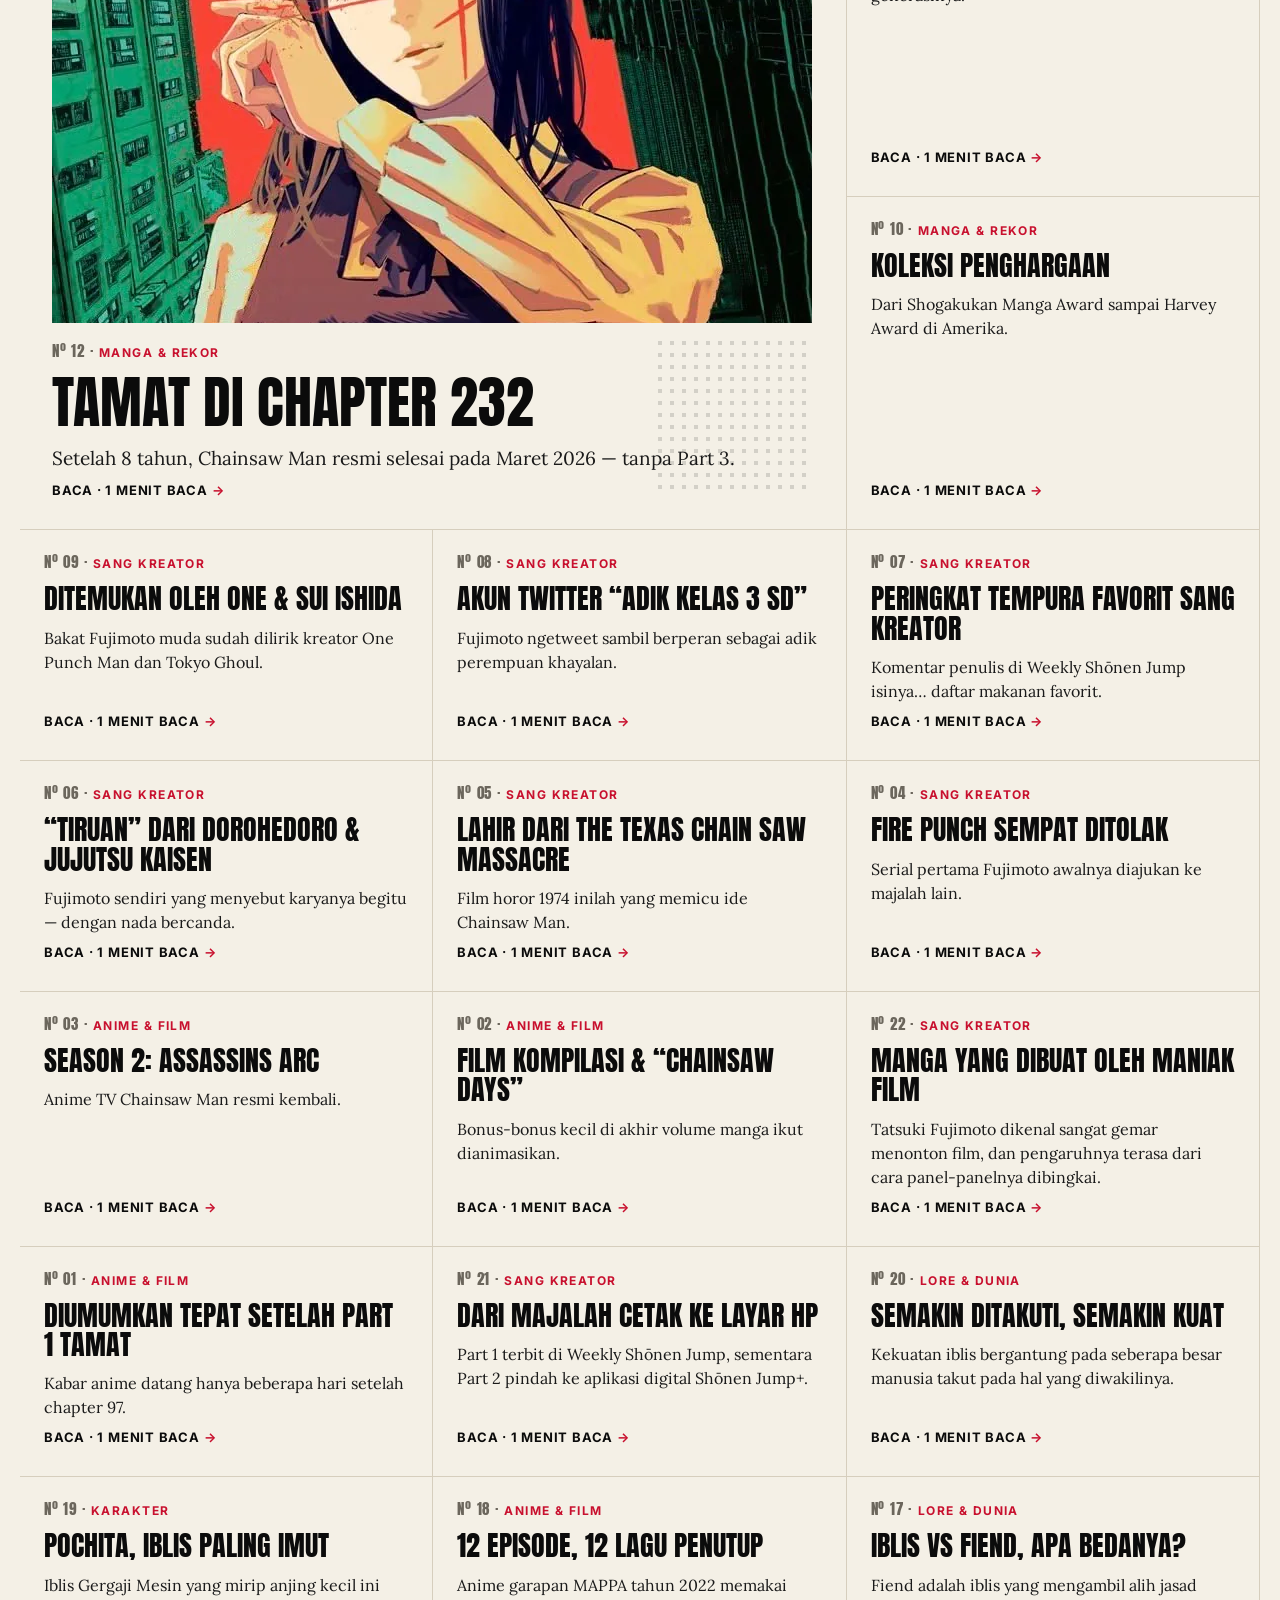
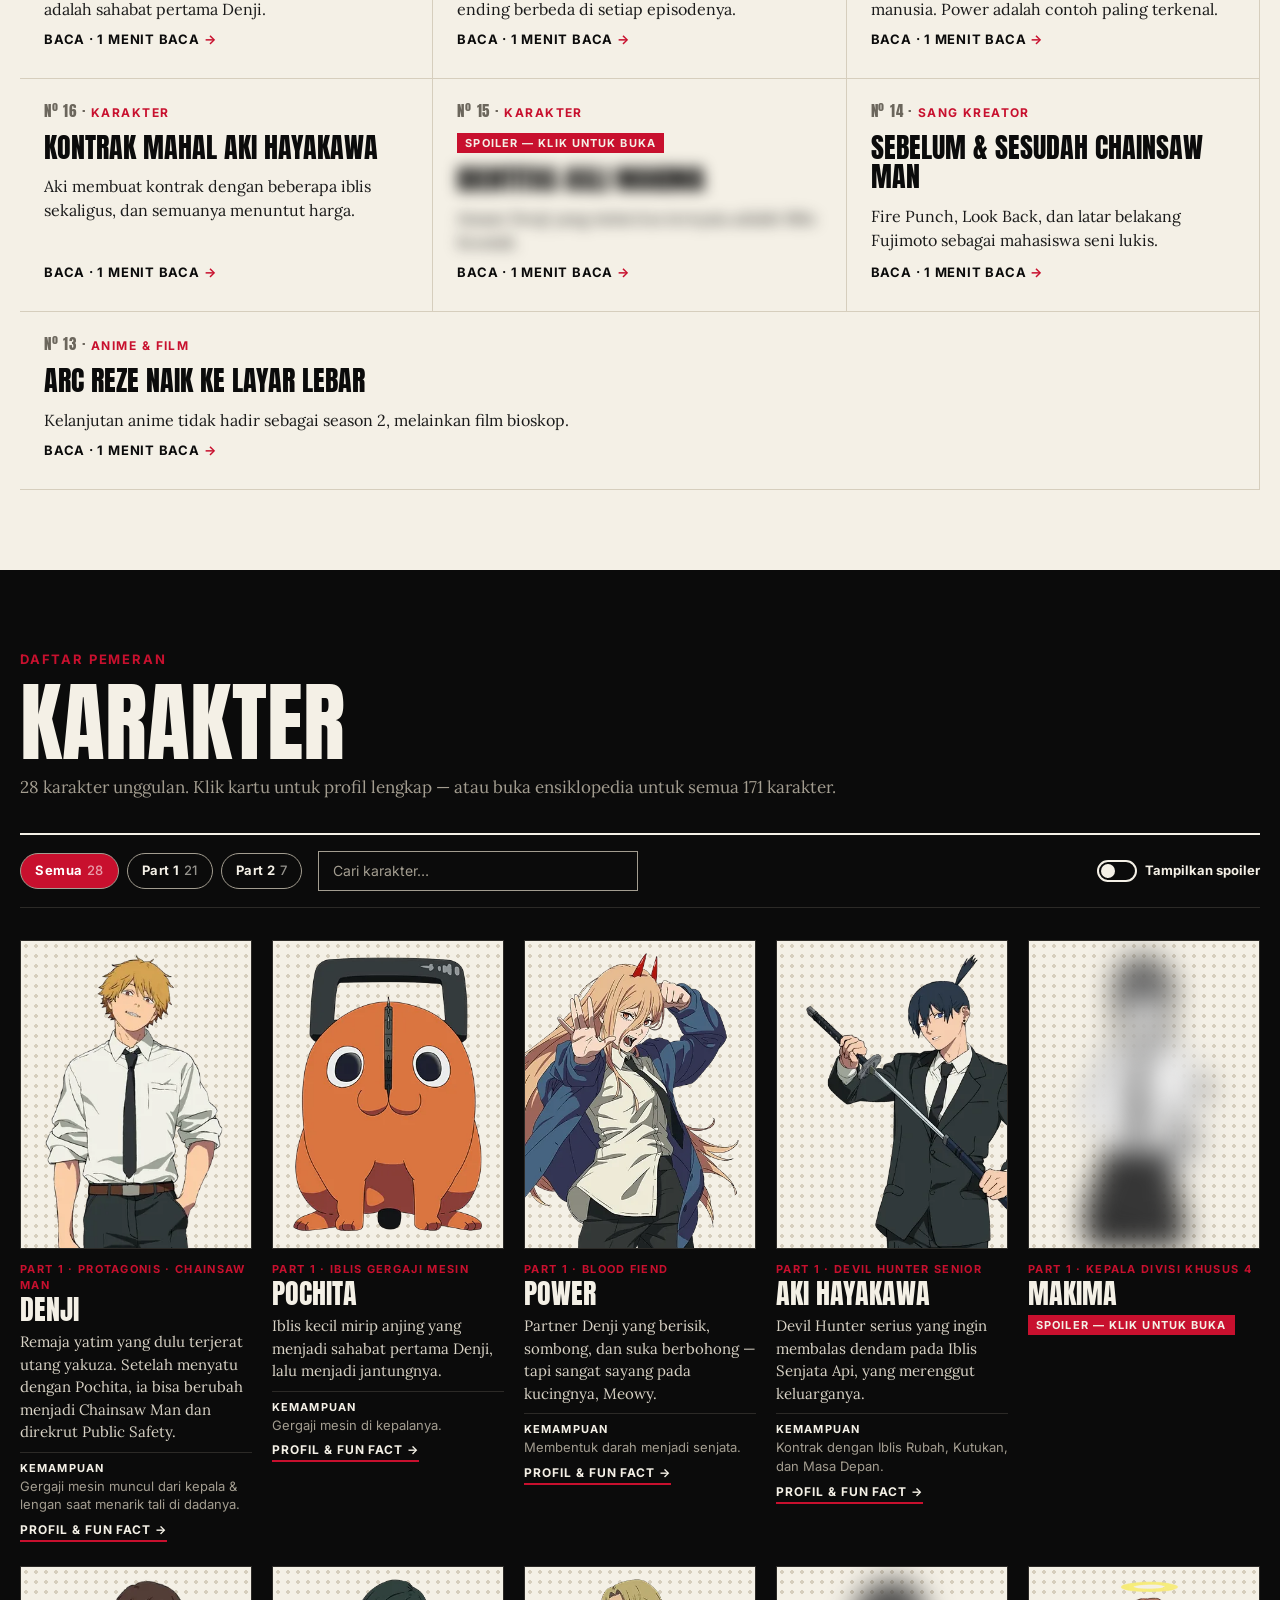
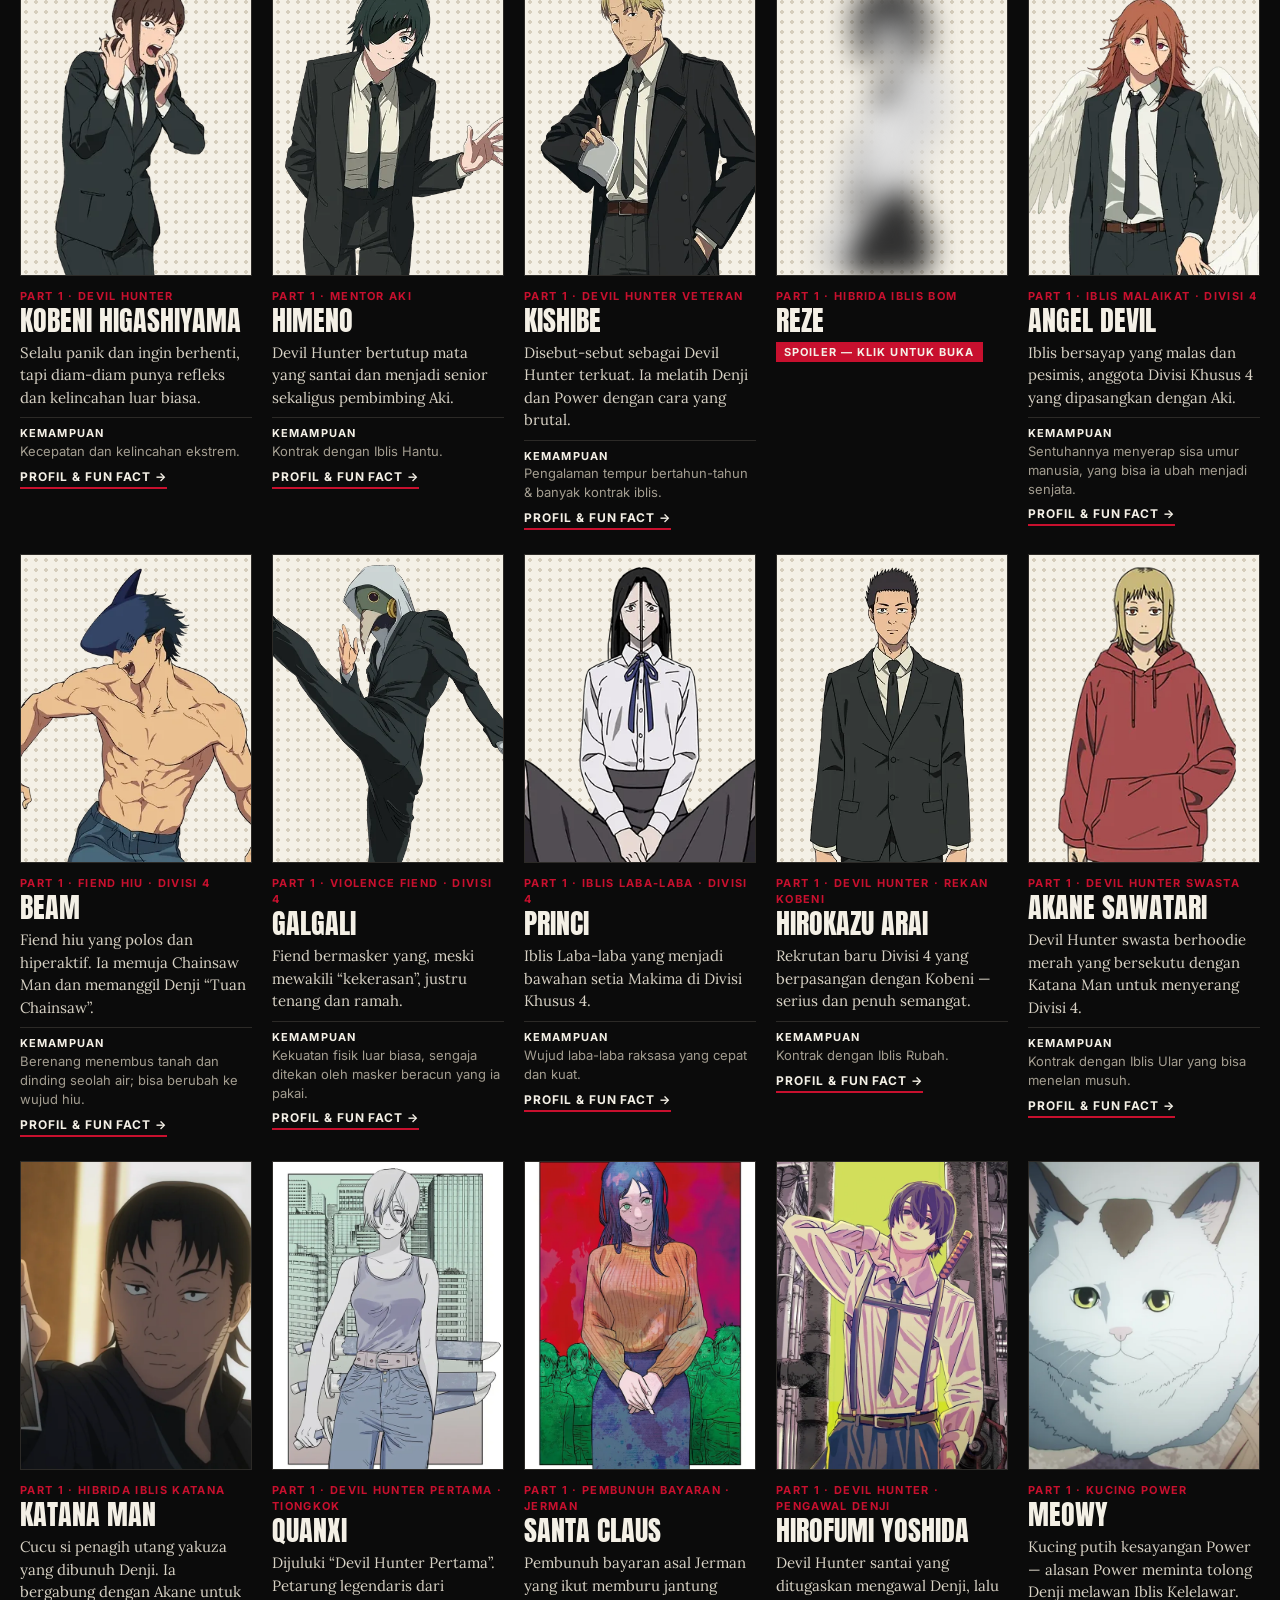
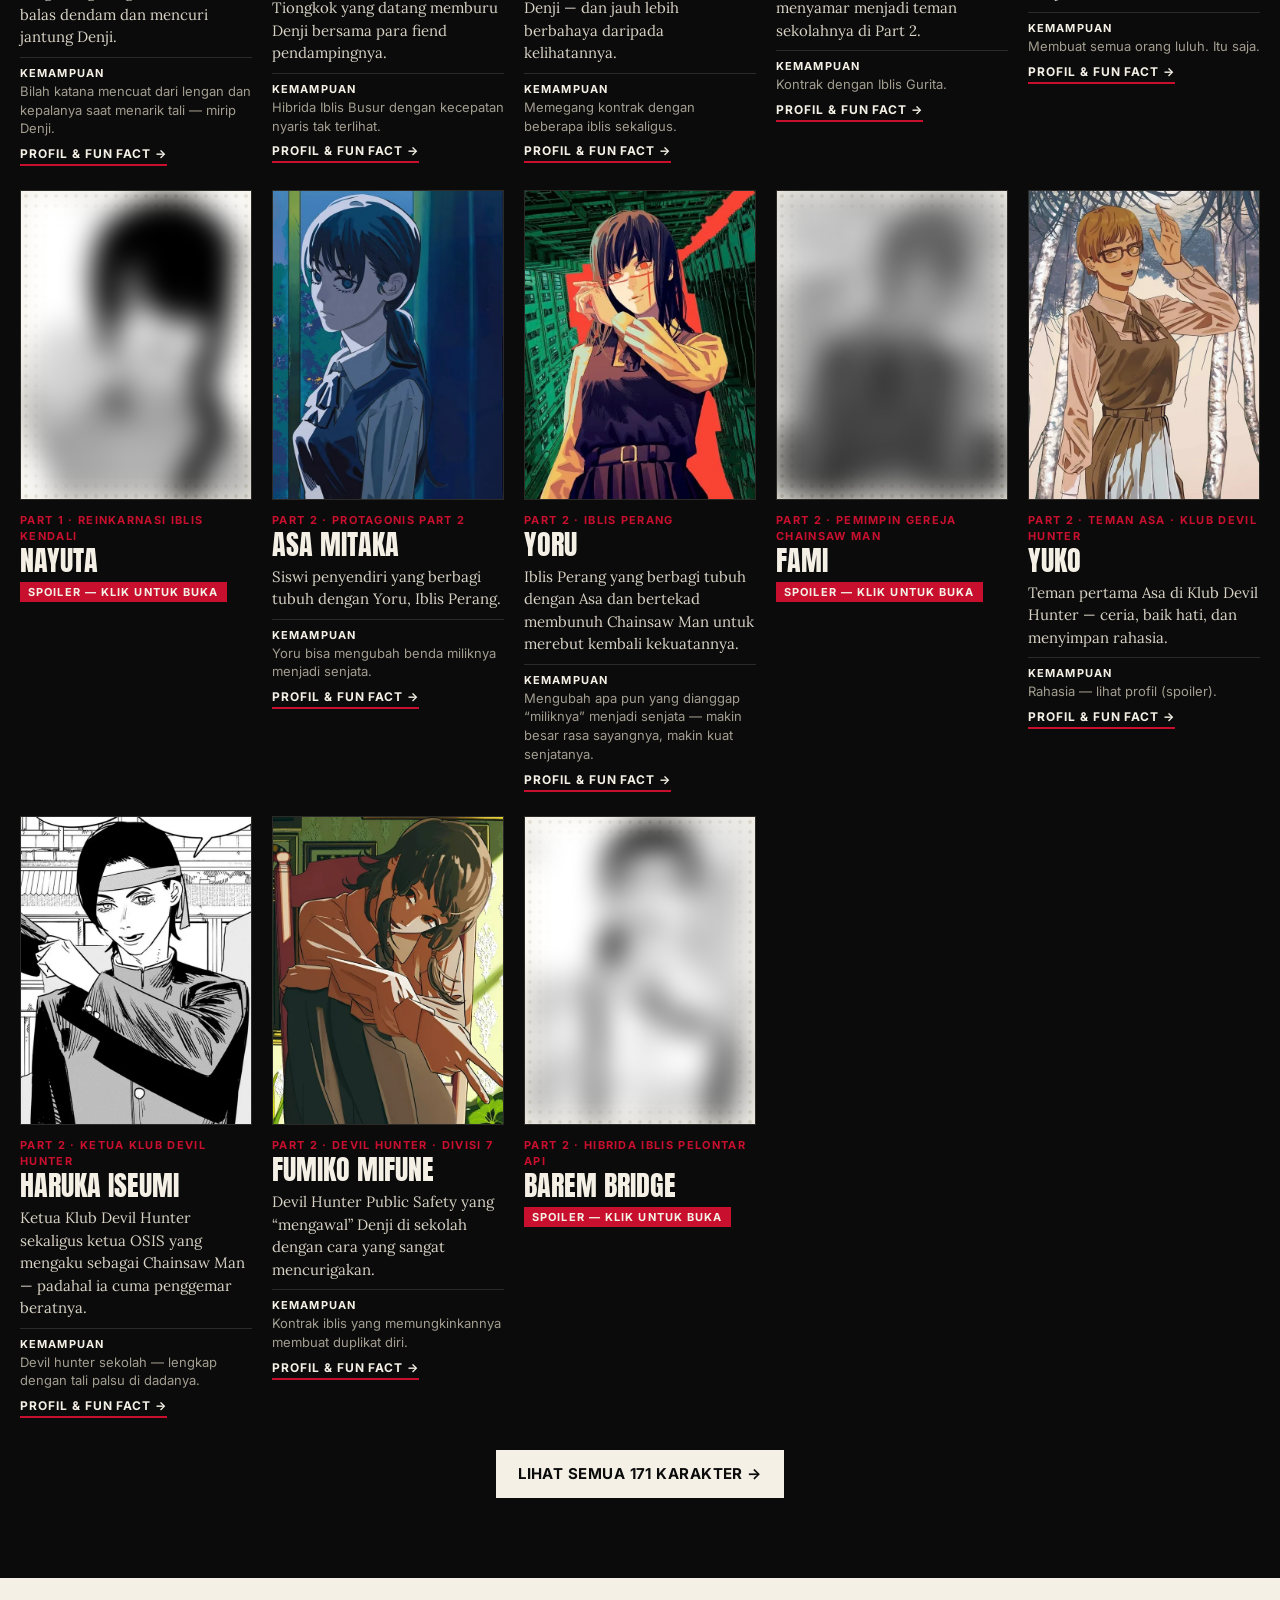
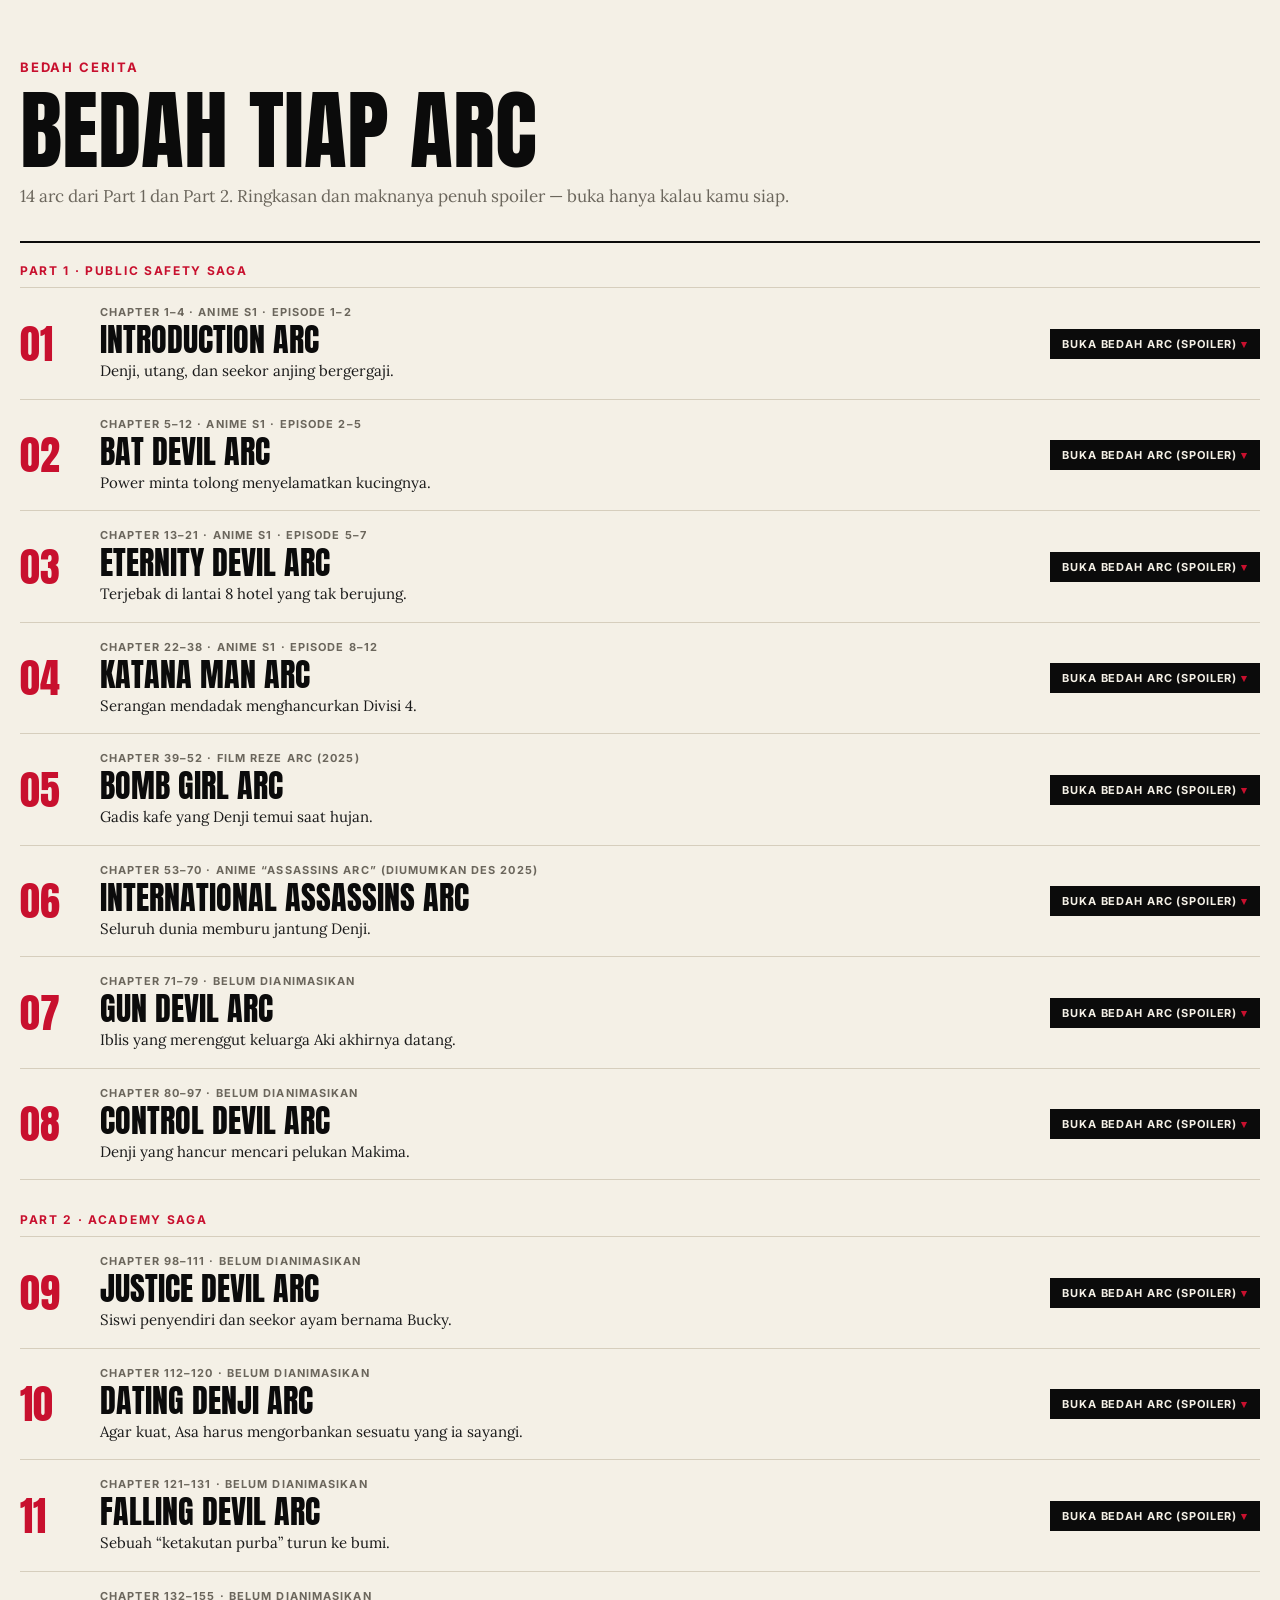
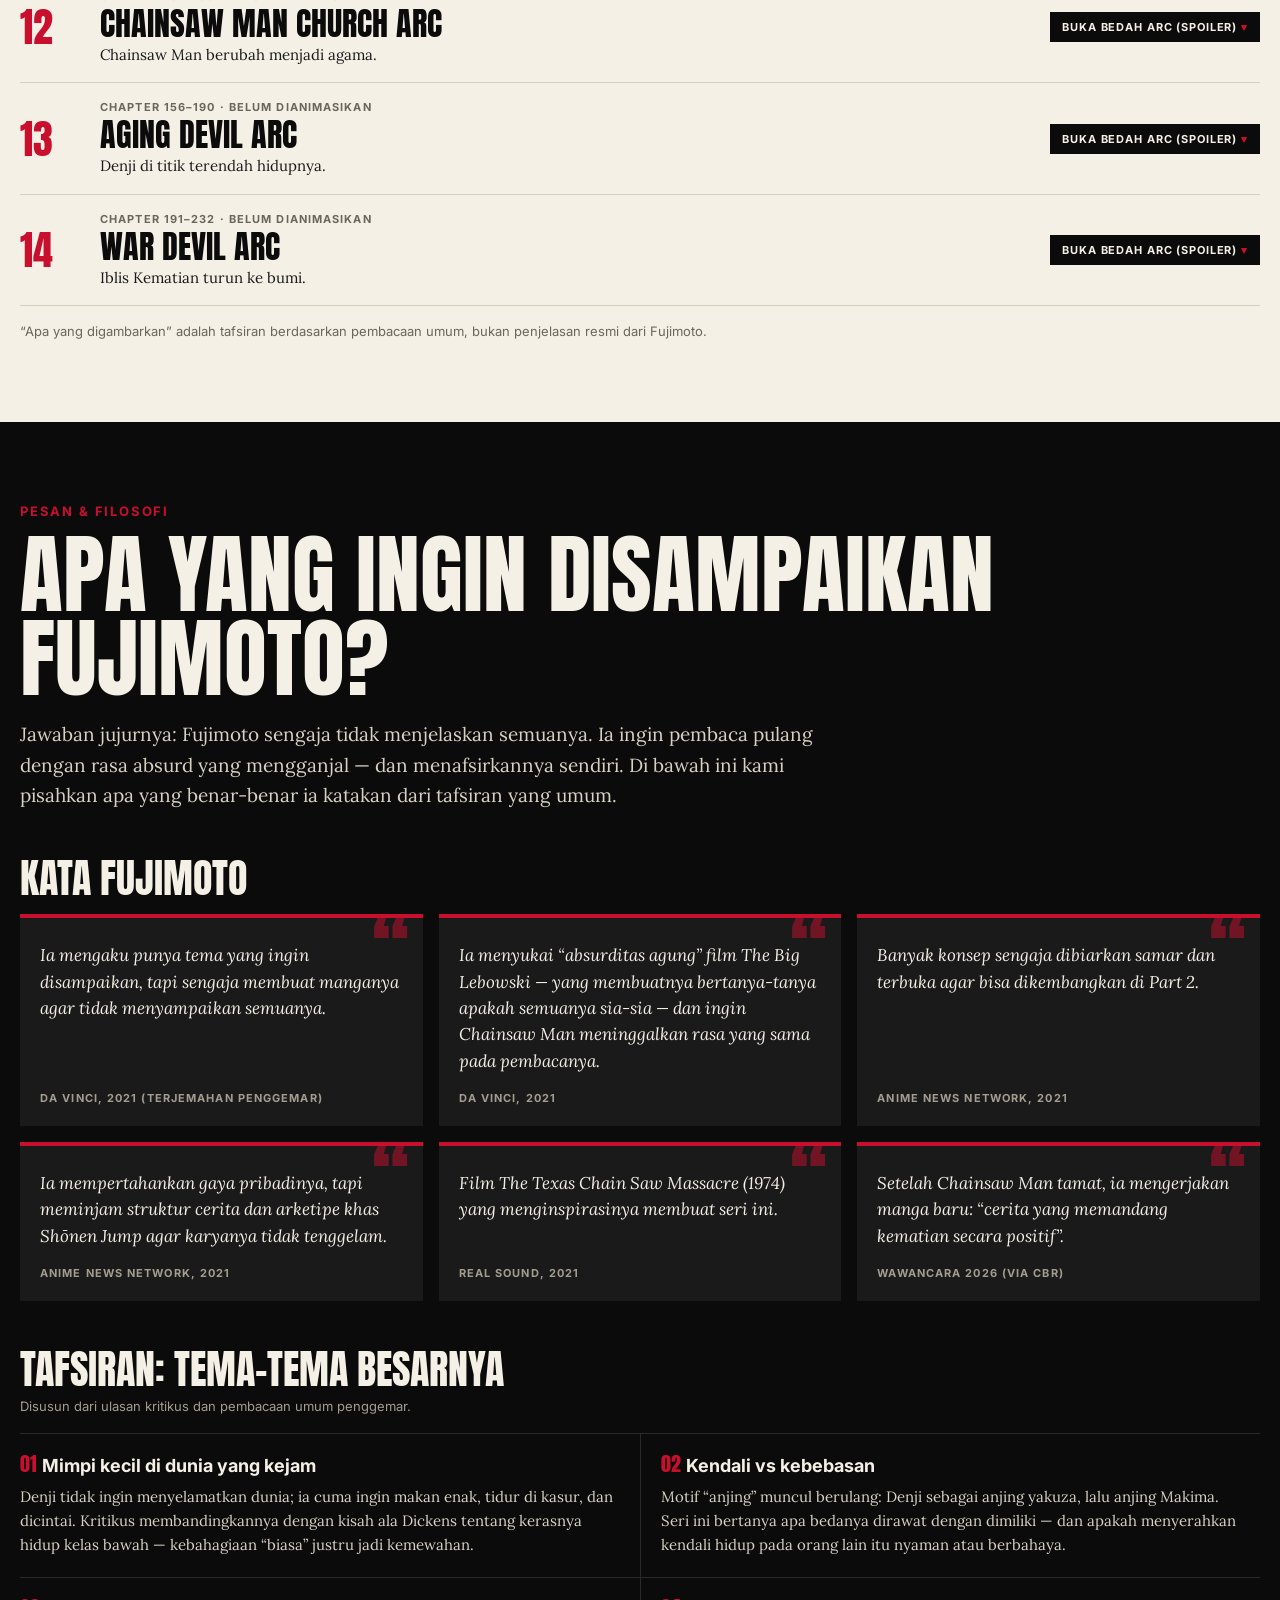
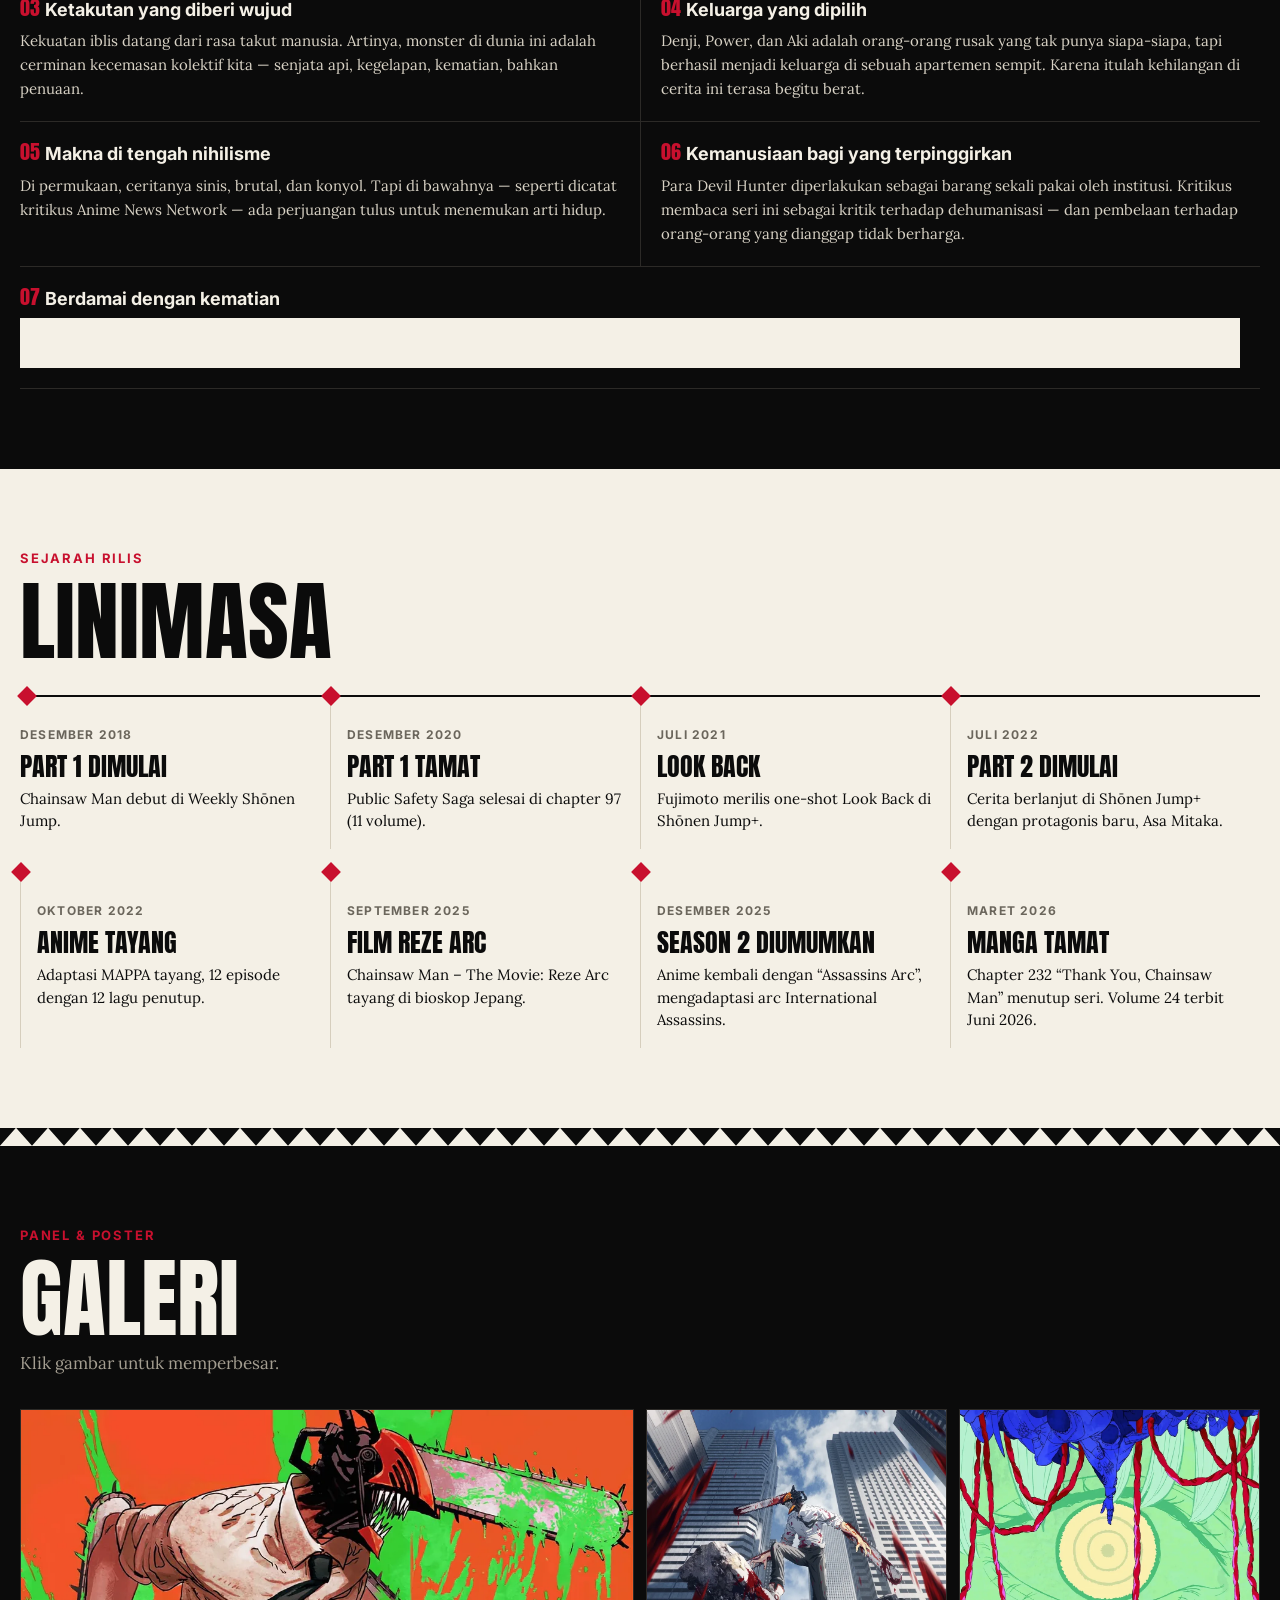
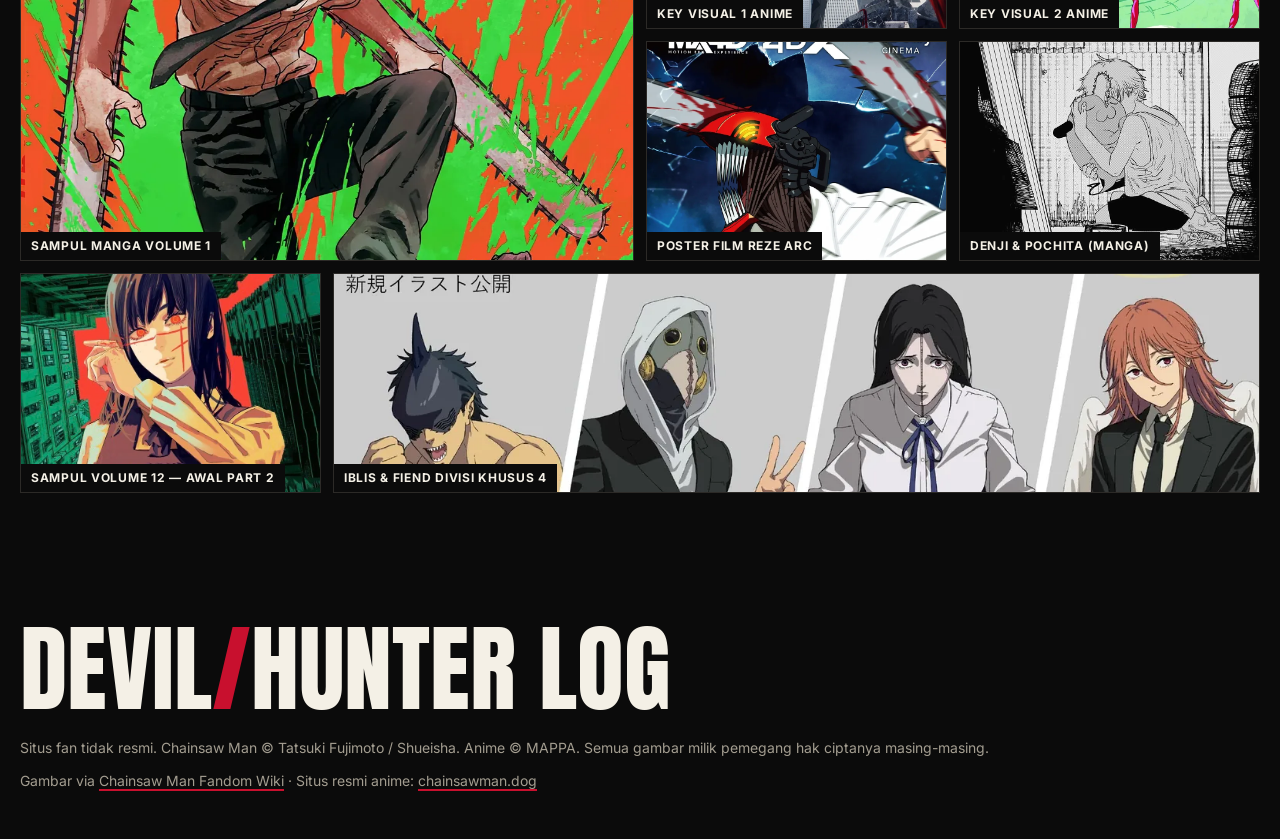
==== commit 302a760c: "Tambah ensiklopedia 171 karakter setara wiki - Halaman baru karakter.html: semua 171 karakter dari C" ====
--- a/index.html
+++ b/index.html
@@ -18,7 +18,7 @@
   <link rel="preconnect" href="https://fonts.googleapis.com">
   <link rel="preconnect" href="https://fonts.gstatic.com" crossorigin>
   <link href="https://fonts.googleapis.com/css2?family=Anton&family=Inter:wght@400;500;700&family=Lora:ital,wght@0,400;0,700;1,400&display=swap" rel="stylesheet">
-  <link rel="stylesheet" href="css/style.css?v=5">
+  <link rel="stylesheet" href="css/style.css?v=6">
 </head>
 <body>
   <a class="skip" href="#main" data-i18n="skip">Lewati ke konten</a>
@@ -163,6 +163,7 @@
         </label>
       </div>
       <div class="chars" id="chars-grid"></div>
+      <p class="chars__more"><a class="btn btn--light" href="karakter.html" data-i18n="chars.seeAll">Lihat semua 171 karakter →</a></p>
     </section>
 
     <!-- Bedah arc -->
@@ -246,12 +247,14 @@
           <p class="eyebrow" id="profile-role"></p>
           <h2 class="article__title" id="profile-name"></h2>
           <p class="profile__jp" id="profile-jp" lang="ja"></p>
+          <p class="profile__bio" id="profile-bio"></p>
           <dl class="profile__table" id="profile-table"></dl>
         </div>
       </div>
       <h3 class="profile__h" data-i18n="profile.facts">Fun Fact</h3>
       <ol class="profile__facts" id="profile-facts"></ol>
       <p class="profile__hint" data-i18n="profile.hint">Blok hitam = spoiler. Klik untuk membuka.</p>
+      <p class="profile__wiki" id="profile-wiki"></p>
       <div class="profile__nav">
         <button class="btn btn--outline" id="profile-prev" data-i18n="profile.prev">← Sebelumnya</button>
         <button class="btn btn--outline" id="profile-next" data-i18n="profile.next">Berikutnya →</button>
@@ -268,11 +271,11 @@
     </figure>
   </dialog>
 
-  <script src="js/i18n.js?v=5"></script>
-  <script src="js/posts.js?v=5"></script>
-  <script src="js/content.js?v=5"></script>
-  <script src="js/characters-detail.js?v=5"></script>
-  <script src="js/arcs.js?v=5"></script>
-  <script src="js/app.js?v=5"></script>
+  <script src="js/i18n.js?v=6"></script>
+  <script src="js/posts.js?v=6"></script>
+  <script src="js/content.js?v=6"></script>
+  <script src="js/characters-detail.js?v=6"></script>
+  <script src="js/arcs.js?v=6"></script>
+  <script src="js/app.js?v=6"></script>
 </body>
 </html>
--- a/css/style.css
+++ b/css/style.css
@@ -409,6 +409,23 @@
 .section--ink .redact:hover { background: var(--accent); }
 .section--ink .redact.is-open { background: rgba(200, 16, 46, .25); }
 
+/* ── Ensiklopedia karakter ────────────────────── */
+.ency { min-height: 100vh; }
+.ency__back { margin: 0 0 var(--s-2xl); font: 700 13px/1 var(--f-sans); letter-spacing: .06em; text-transform: uppercase; }
+.ency__back a { color: var(--on-ink); }
+.ency__count { margin: 0 0 0 auto; font: 500 13px/1 var(--f-sans); color: var(--on-ink-muted); }
+.ency__count b { color: var(--on-ink); }
+.chars--compact { grid-template-columns: repeat(6, 1fr); gap: var(--s-xl) var(--s-lg); }
+.chars--compact .char__name { font-size: 20px; }
+.chars--compact .char__role { font-size: 10px; line-height: 14px; }
+.chars--compact .char__open { font-size: 11px; }
+.chars__more { margin: var(--s-3xl) 0 0; text-align: center; }
+.profile__bio { margin: 0 0 var(--s-lg); font-size: 16px; line-height: 1.55; }
+.profile__none { color: var(--body); font-style: italic; }
+.profile__none::before { content: none !important; }
+.profile__wiki { margin: var(--s-sm) 0 0; font: 400 13px/1.5 var(--f-sans); color: var(--body); }
+.profile__wiki a { font-weight: 700; color: var(--ink); }
+
 /* ── Timeline ─────────────────────────────────── */
 .timeline { list-style: none; margin: 0; padding: 0; display: grid; grid-template-columns: repeat(4, 1fr); row-gap: var(--s-2xl); border-top: 2px solid var(--ink); }
 .tl:nth-child(4n+1) { border-left: 0; padding-left: 0; }
@@ -480,6 +497,7 @@
 
 /* ── Responsive ───────────────────────────────── */
 @media (max-width: 1023px) {
+  .chars--compact { grid-template-columns: repeat(4, 1fr); }
   .quotes { grid-template-columns: 1fr 1fr; }
   .arc__body { grid-template-columns: 1fr; gap: var(--s-lg); }
   .intro__grid { grid-template-columns: 1fr; gap: var(--s-2xl); }
@@ -497,6 +515,8 @@
   .gallery { grid-template-columns: repeat(2, 1fr); }
 }
 @media (max-width: 767px) {
+  .chars--compact { grid-template-columns: repeat(2, 1fr); }
+  .ency__count { margin-left: 0; }
   .arc summary { grid-template-columns: 44px 1fr; }
   .arc__n { font-size: 30px; }
   .arc__toggle { grid-column: 2; justify-self: start; }
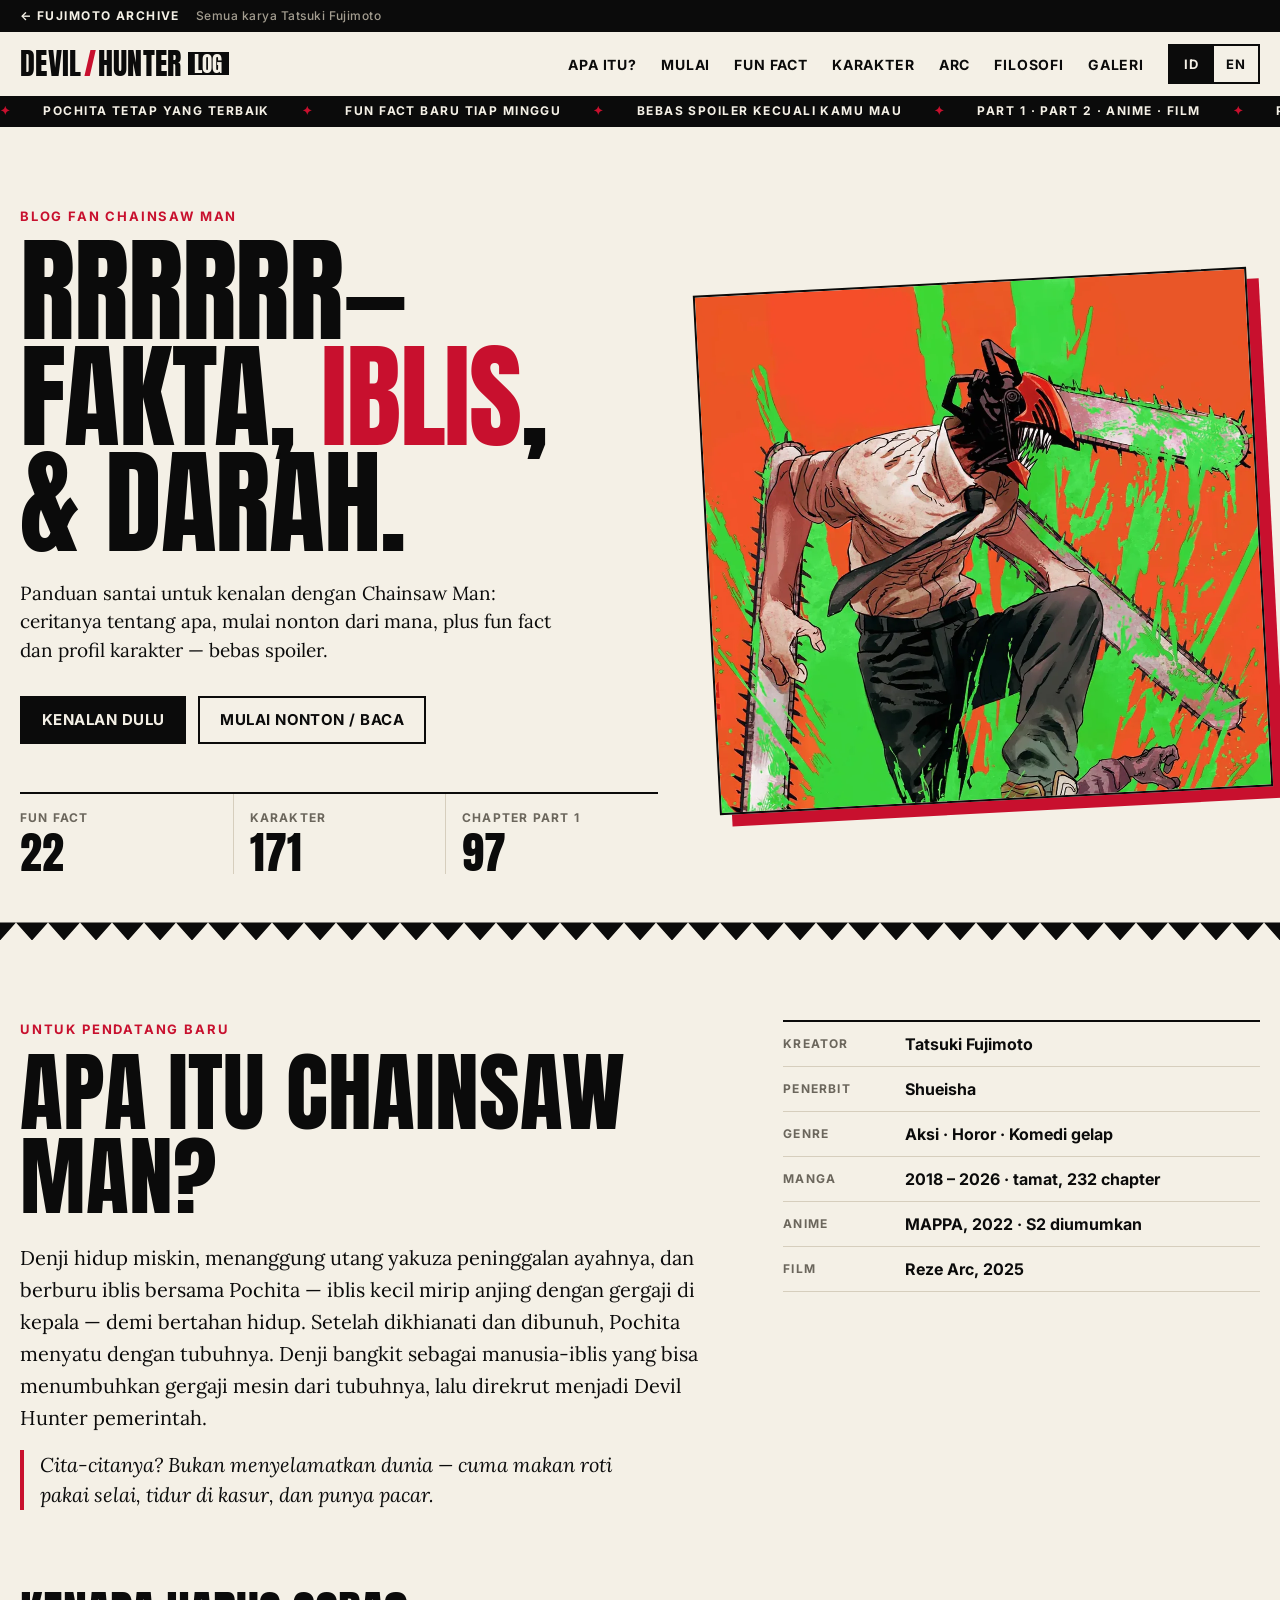
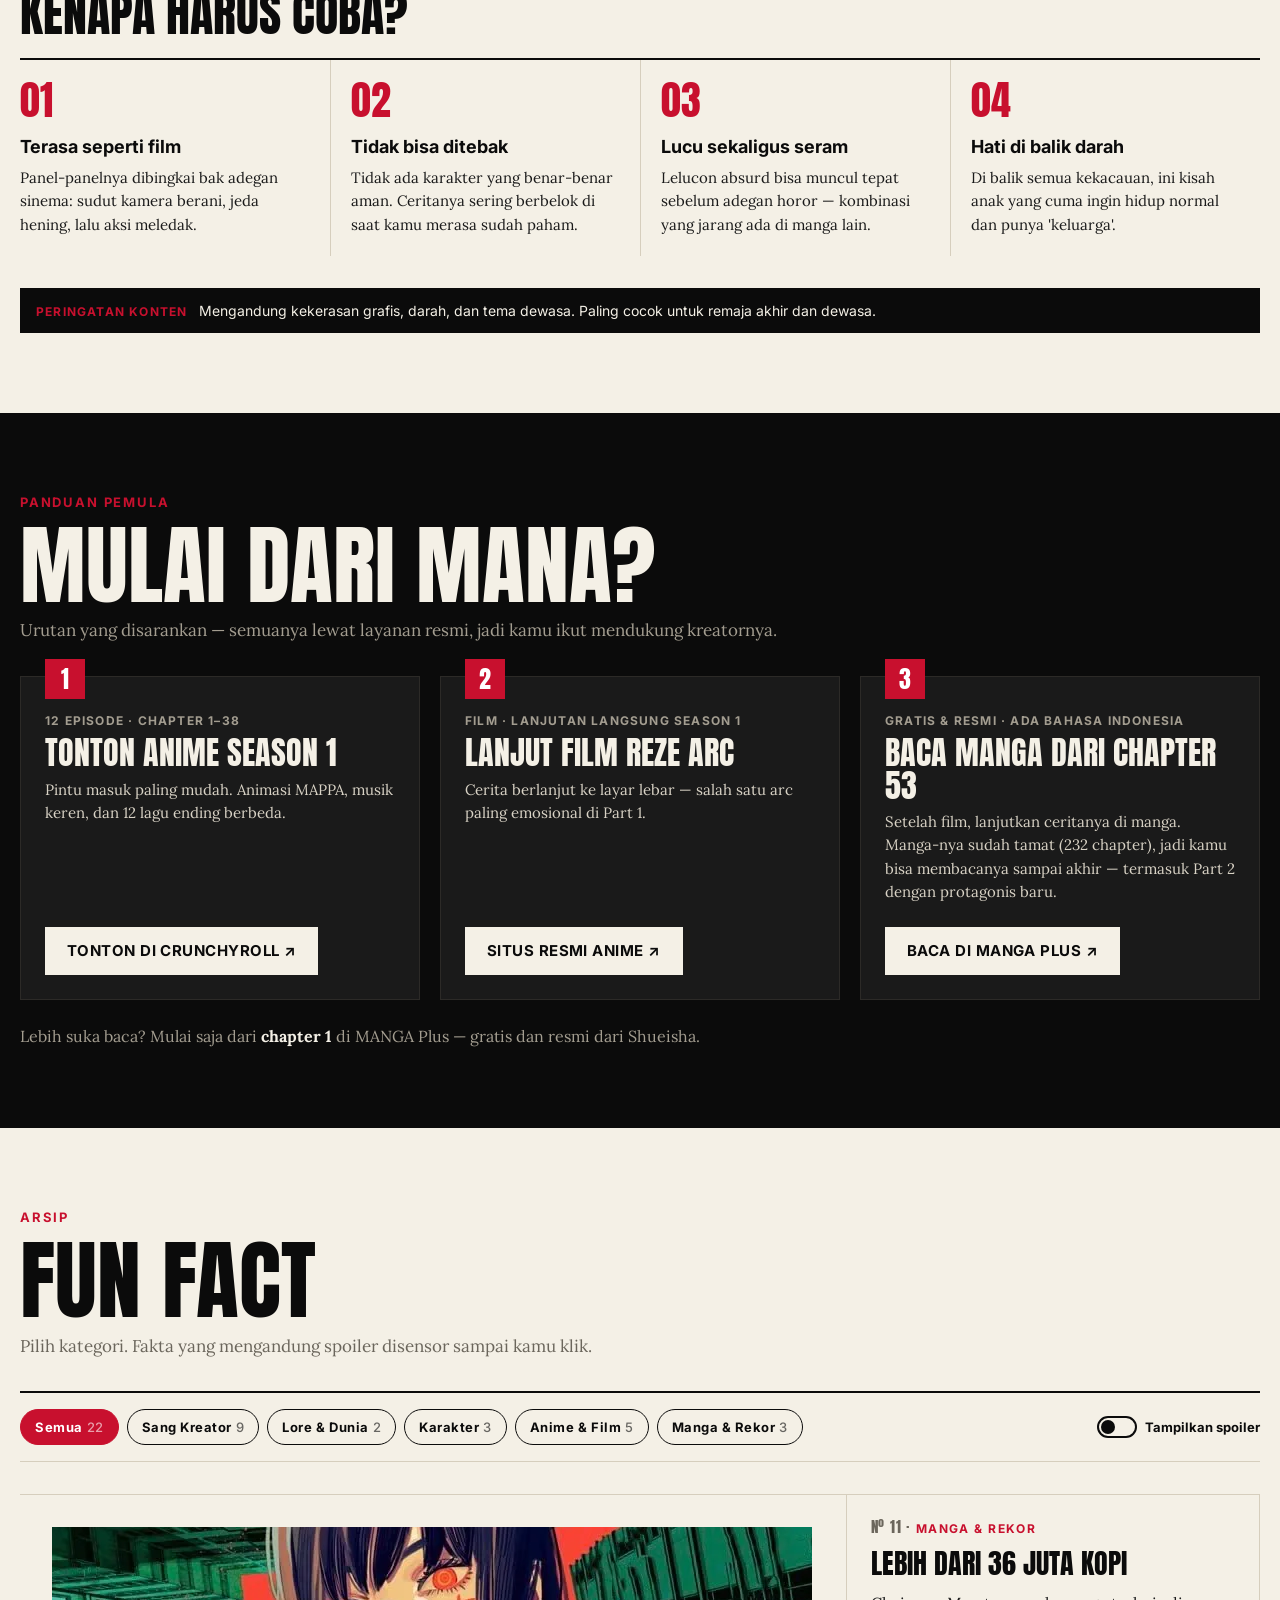
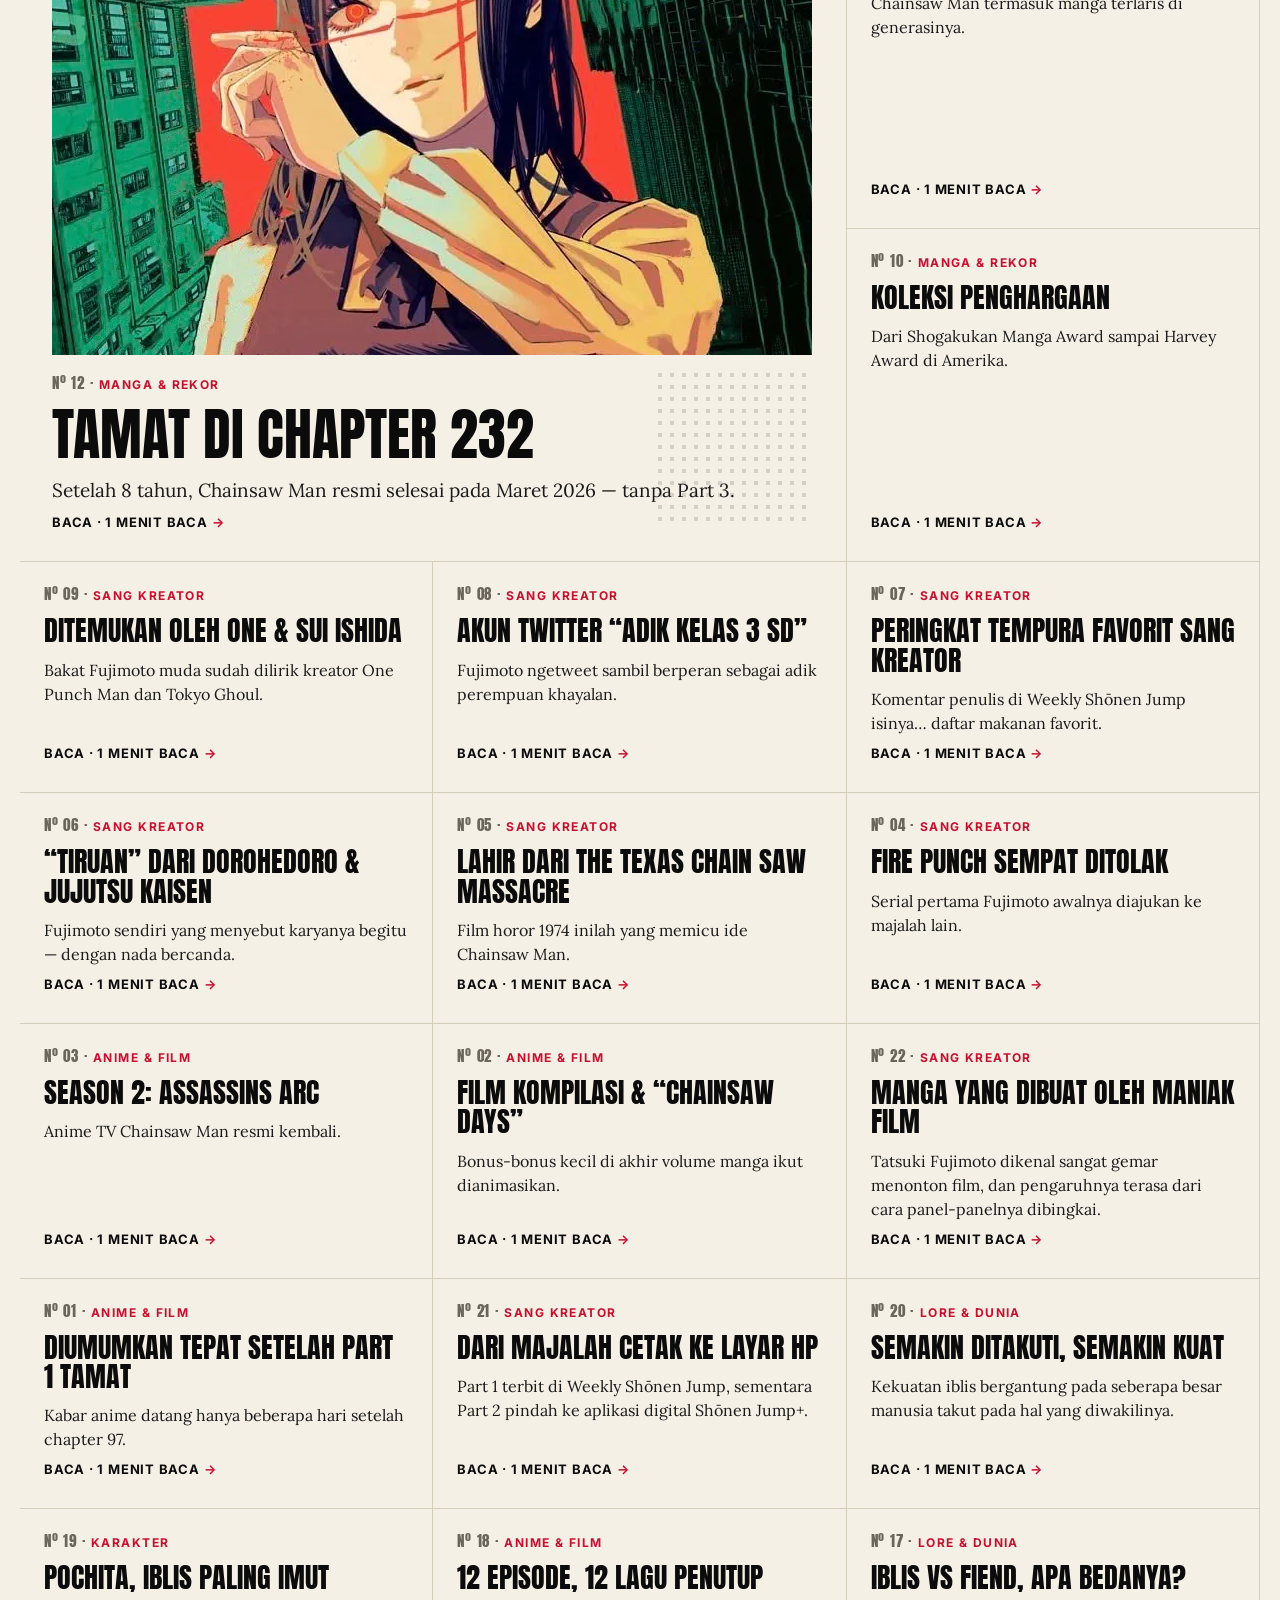
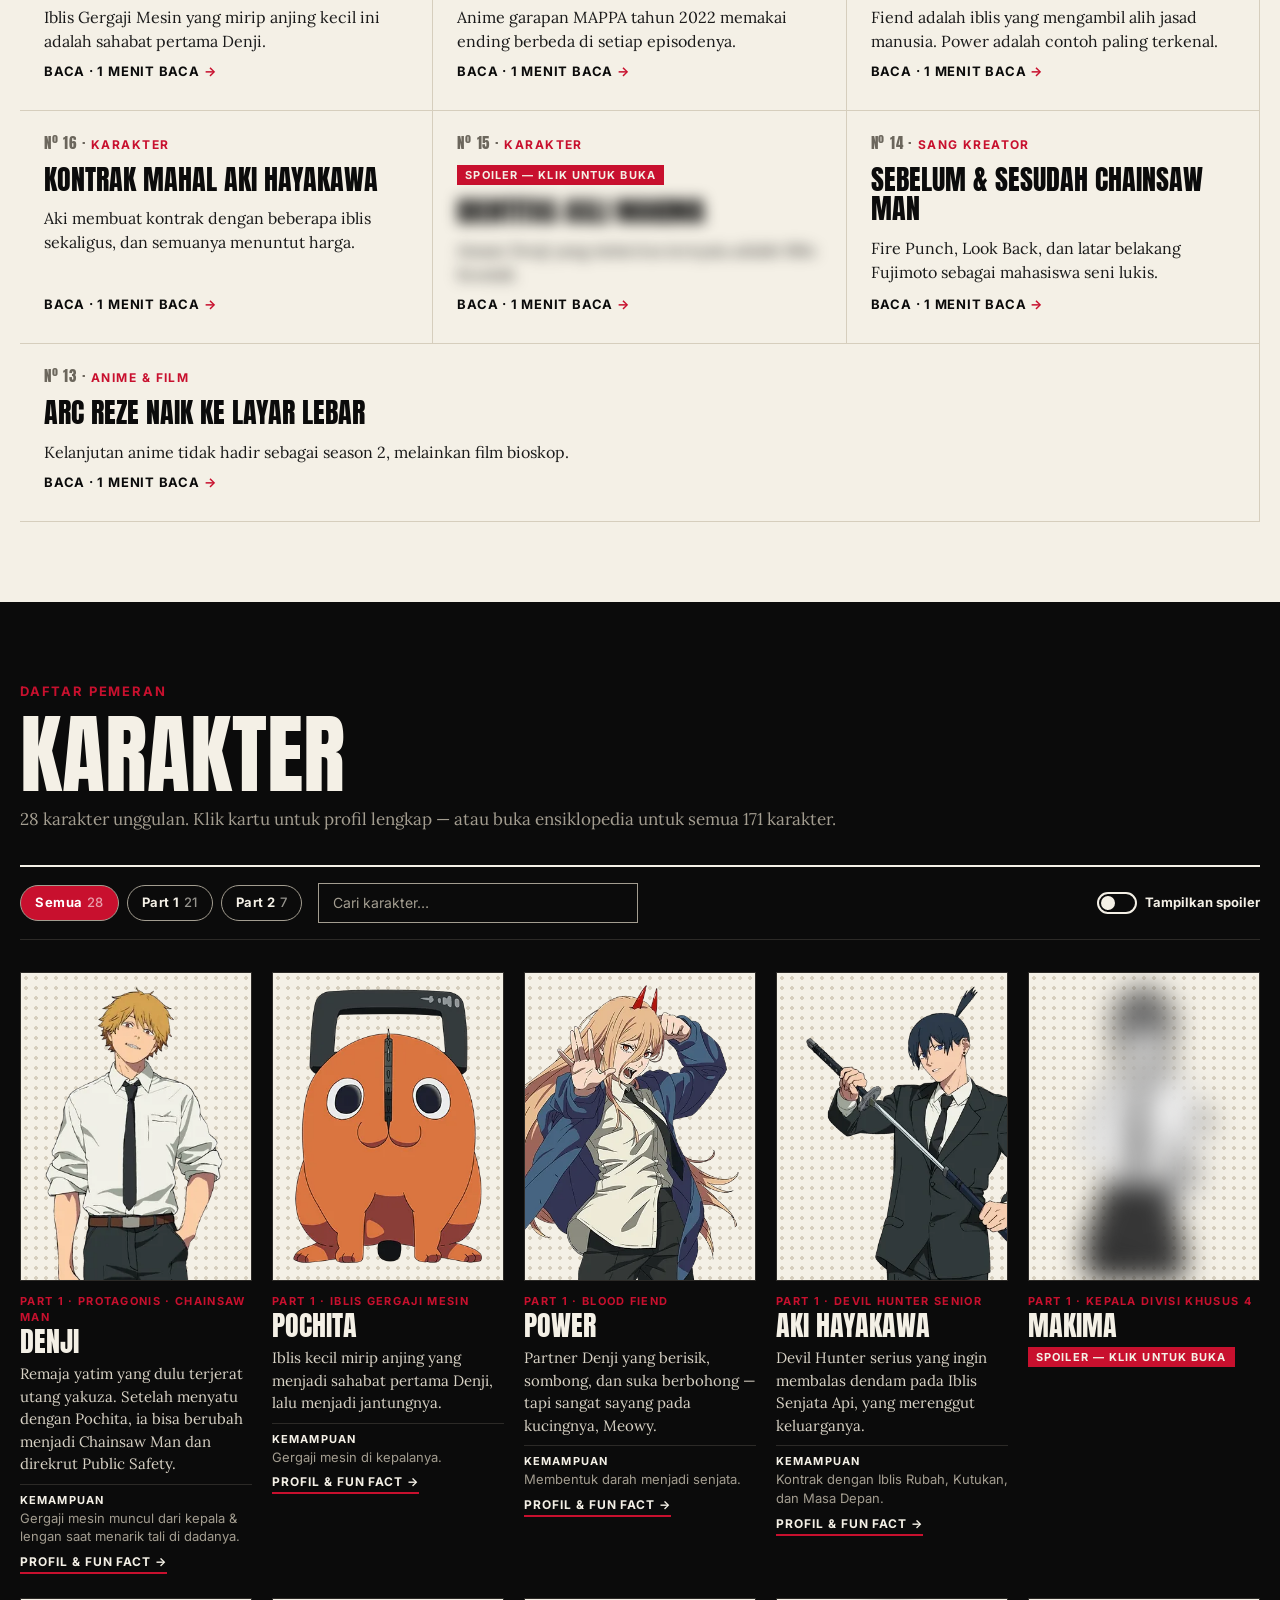
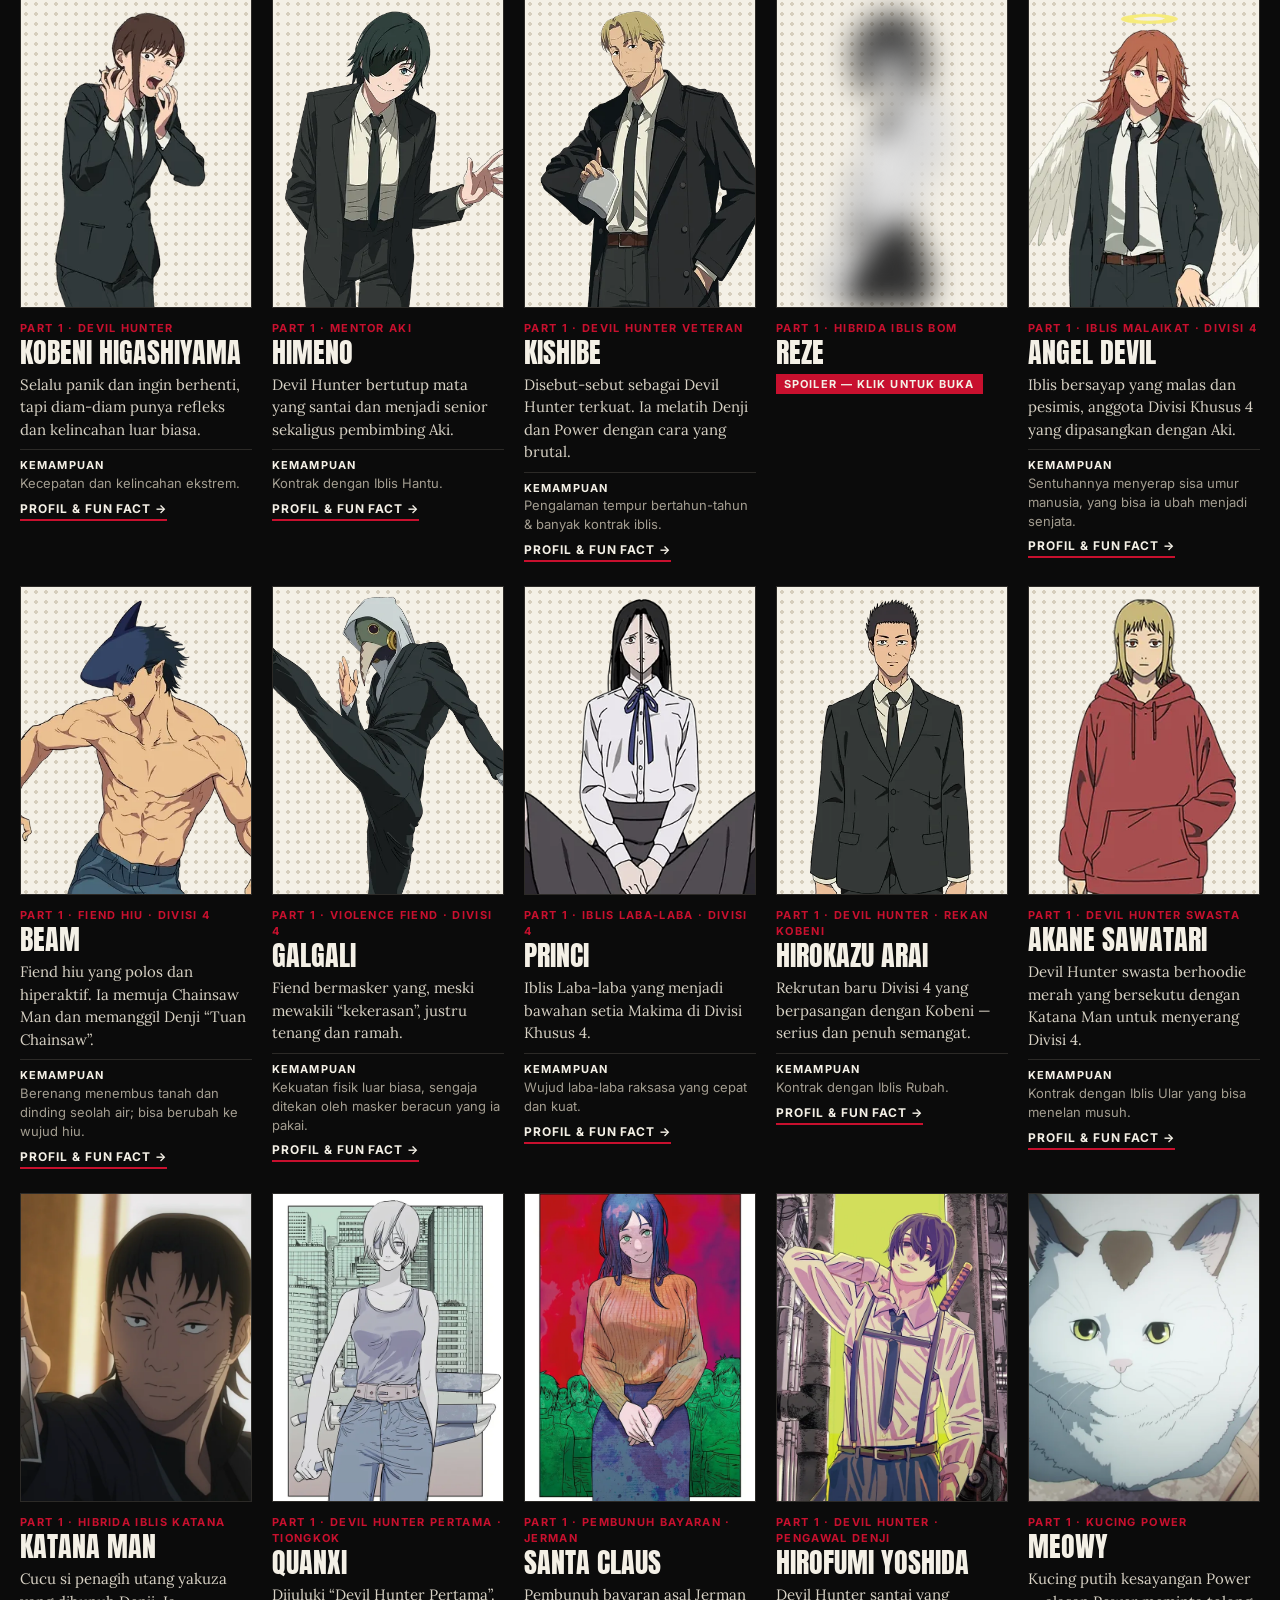
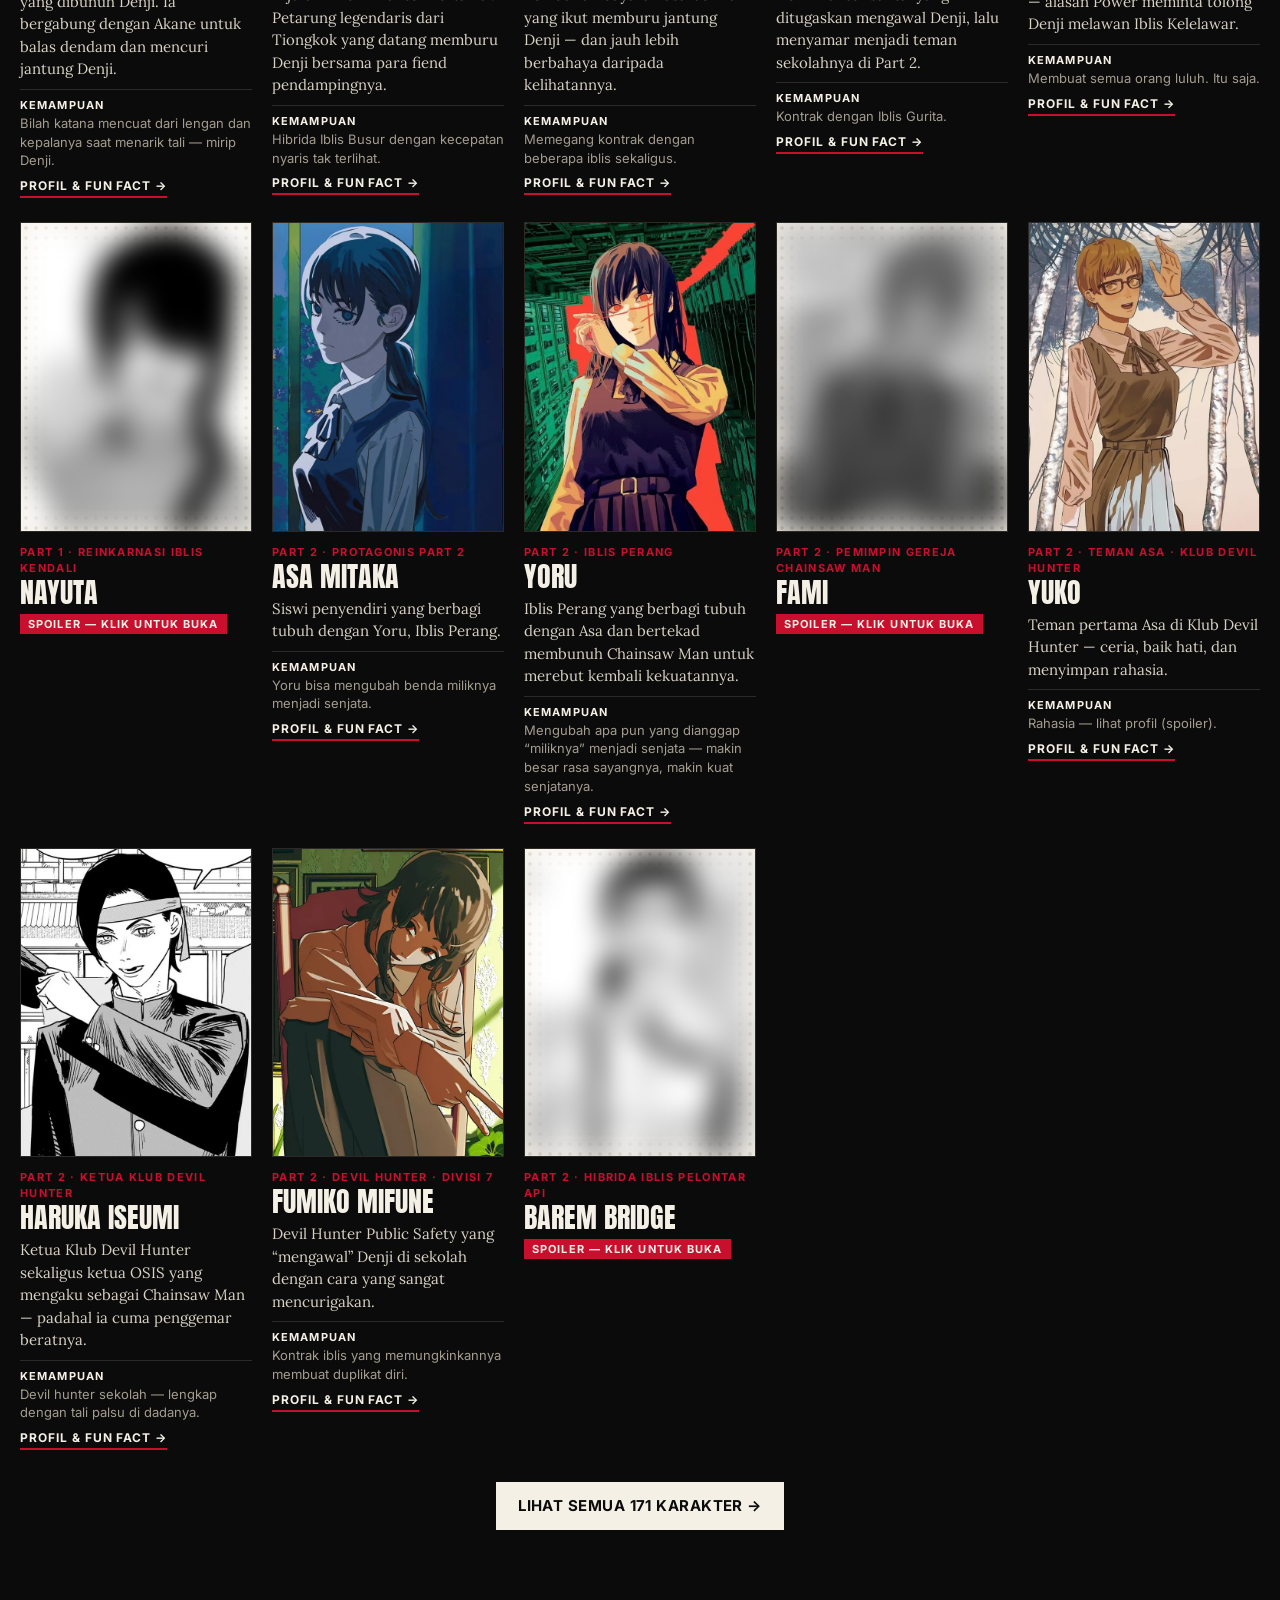
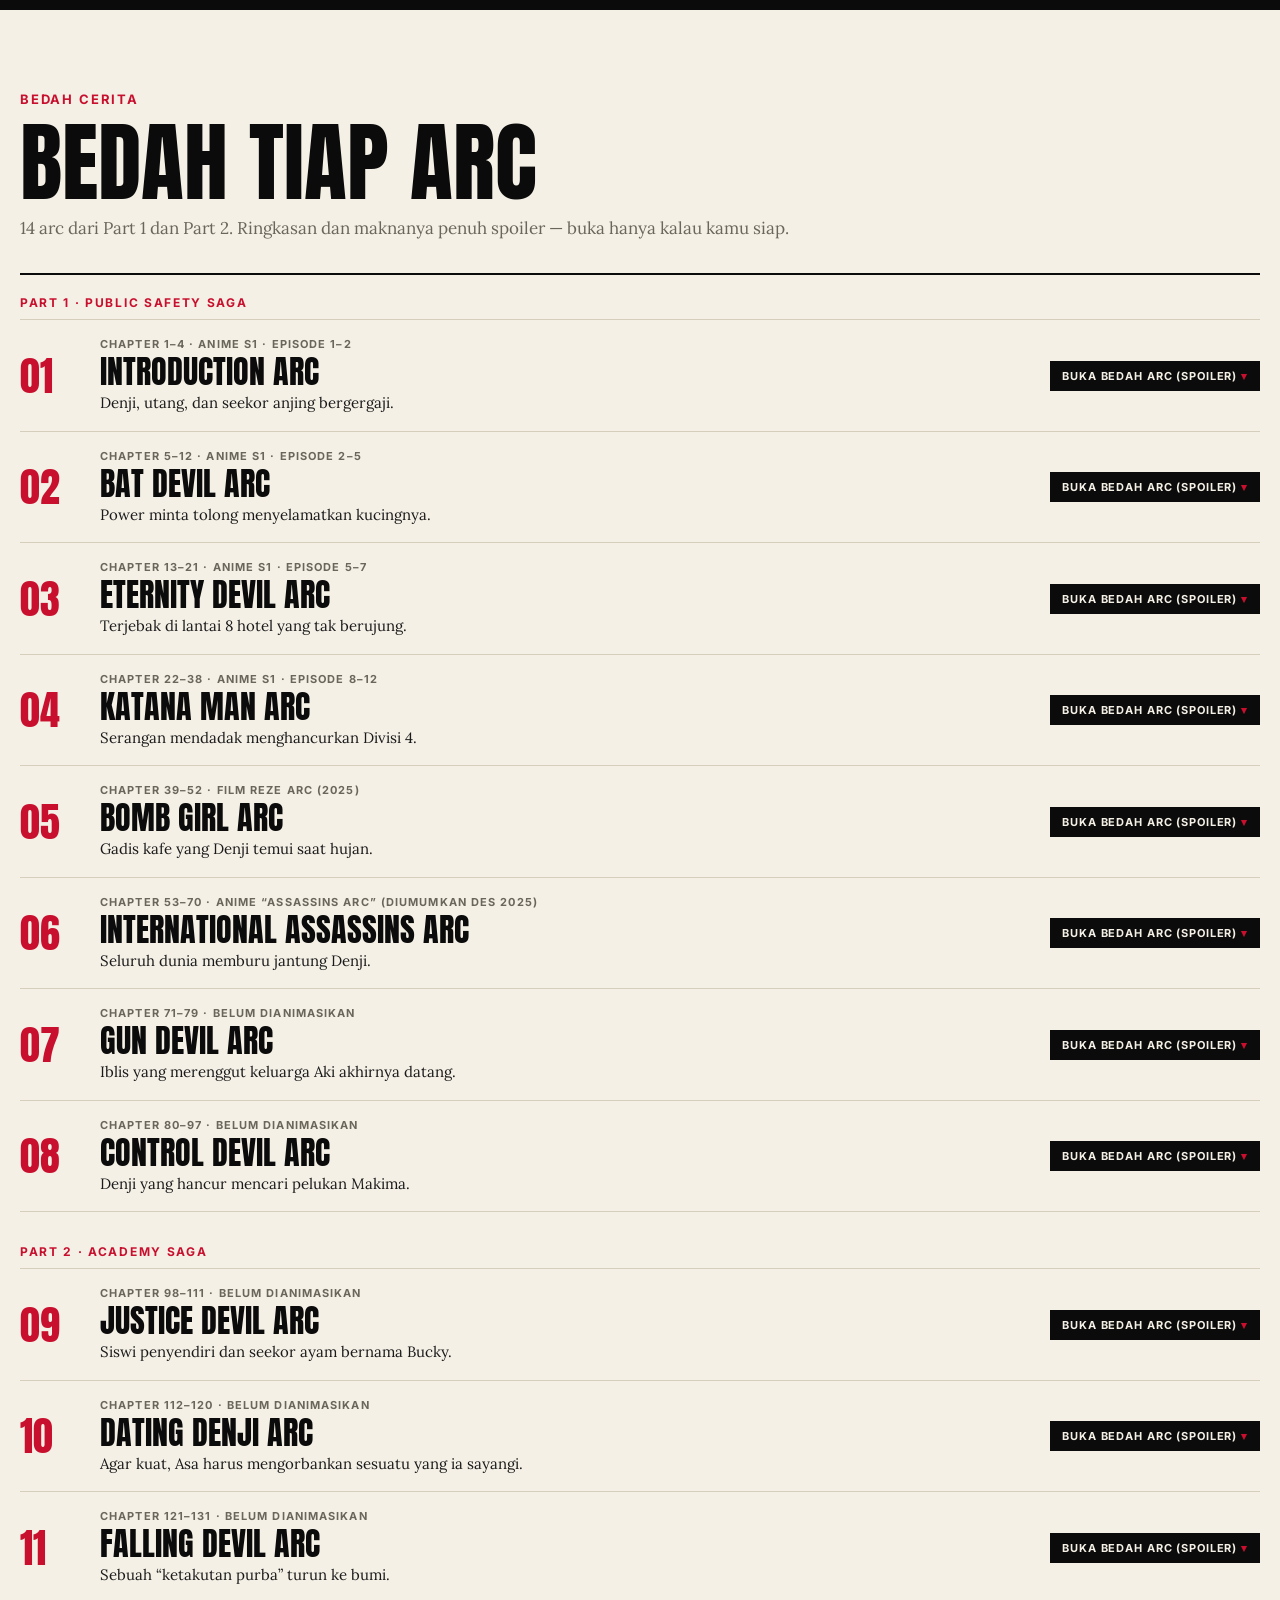
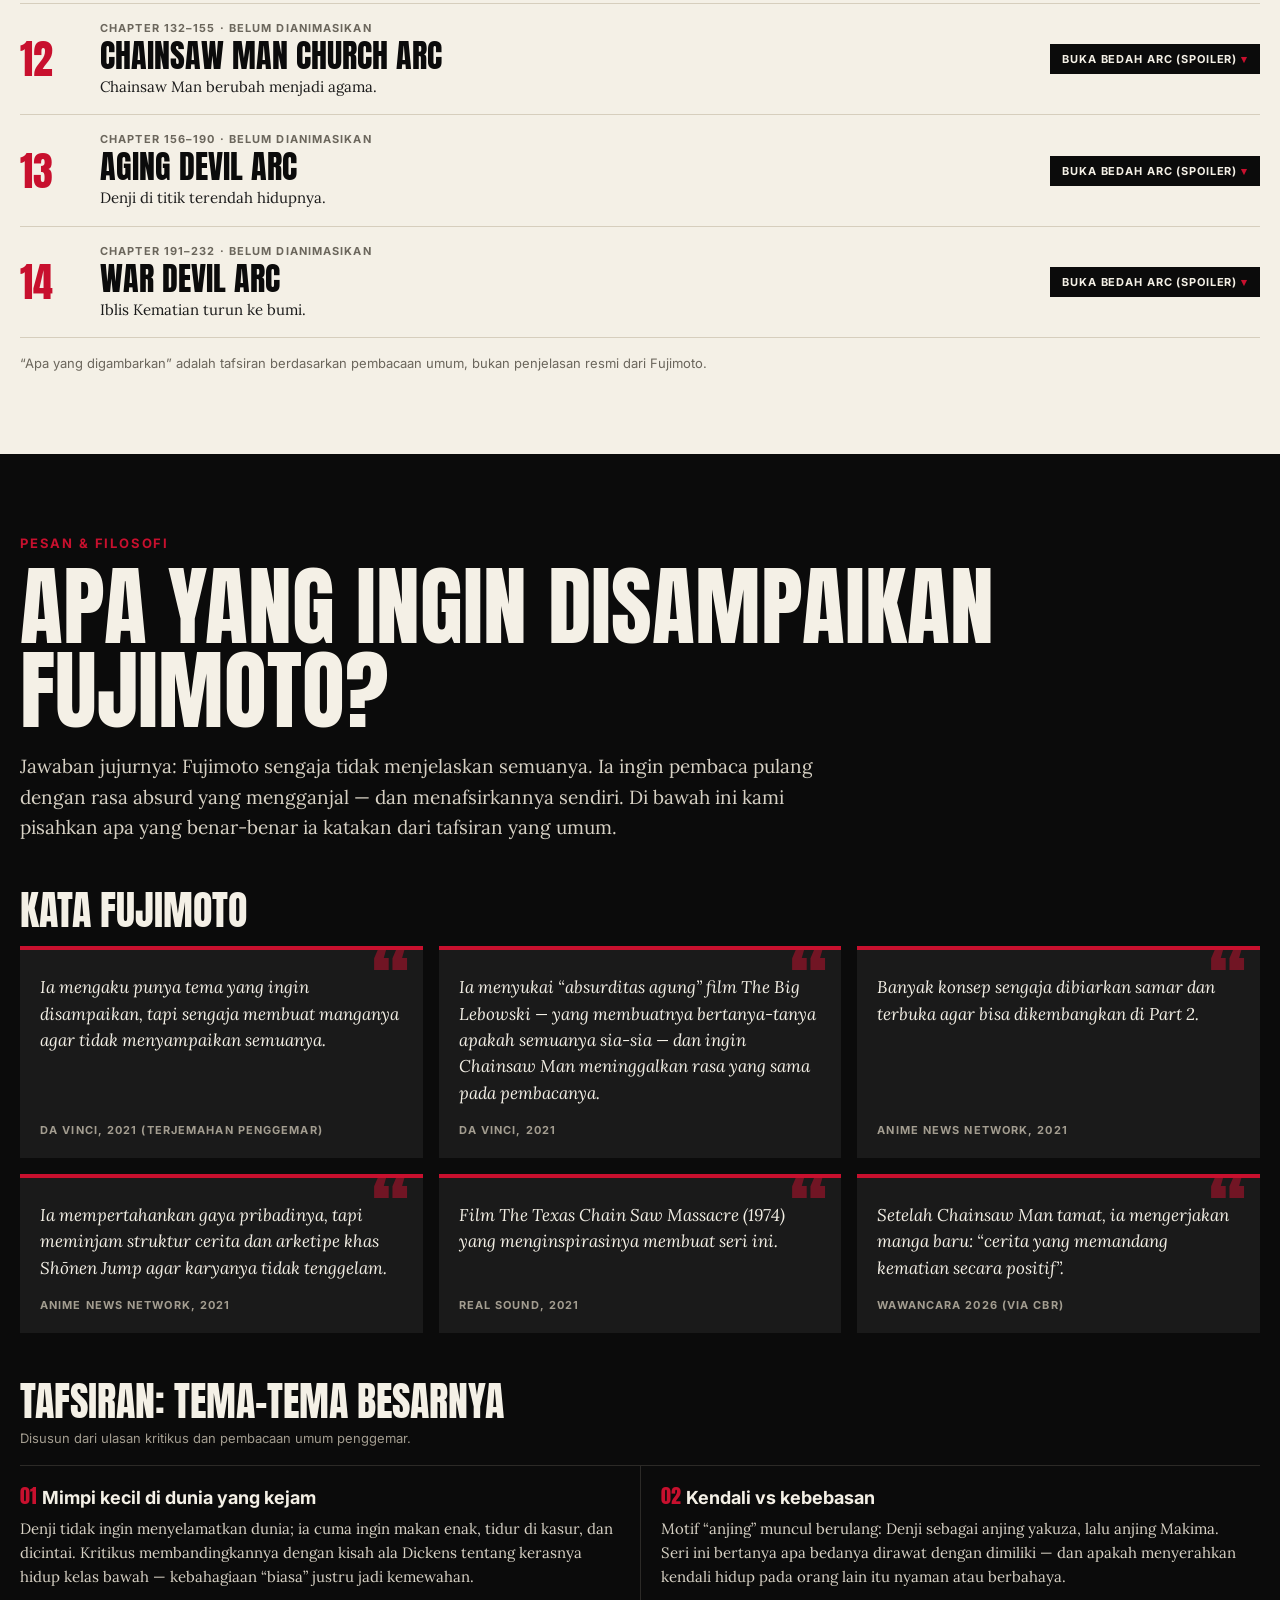
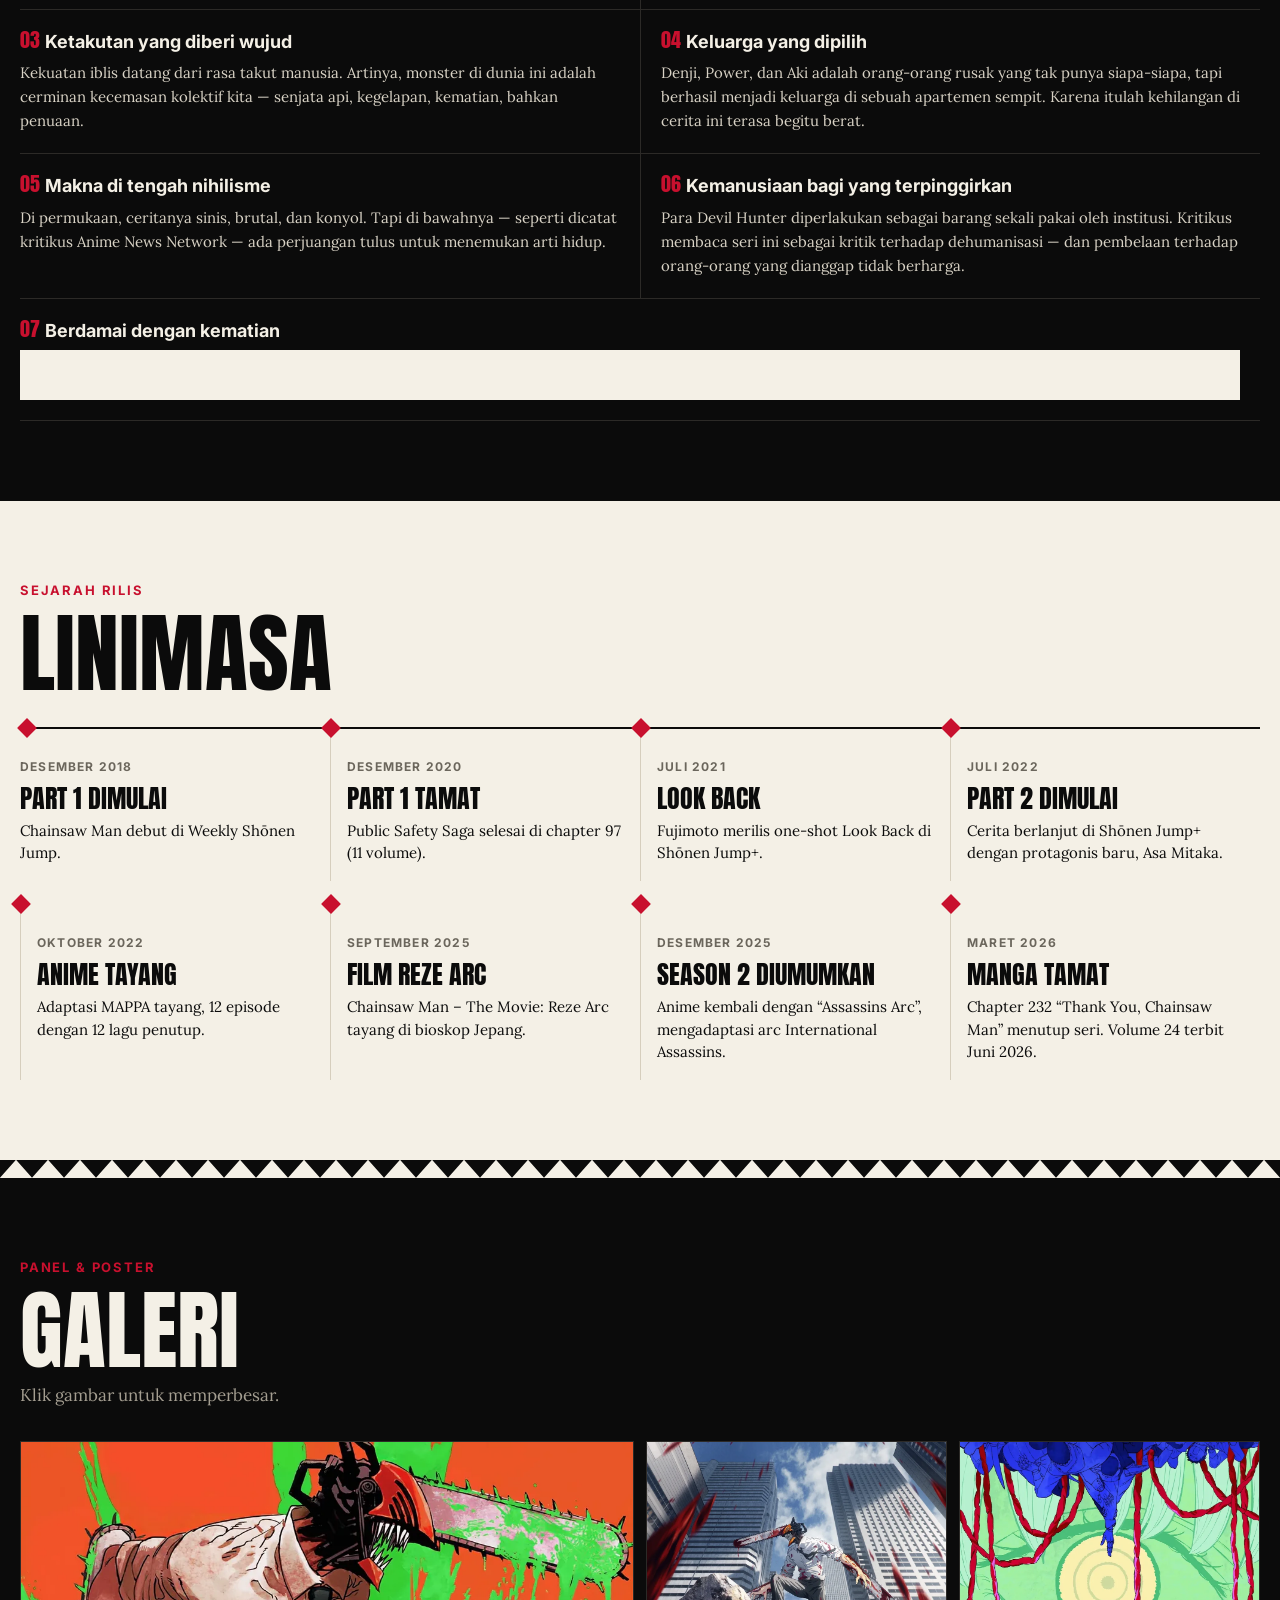
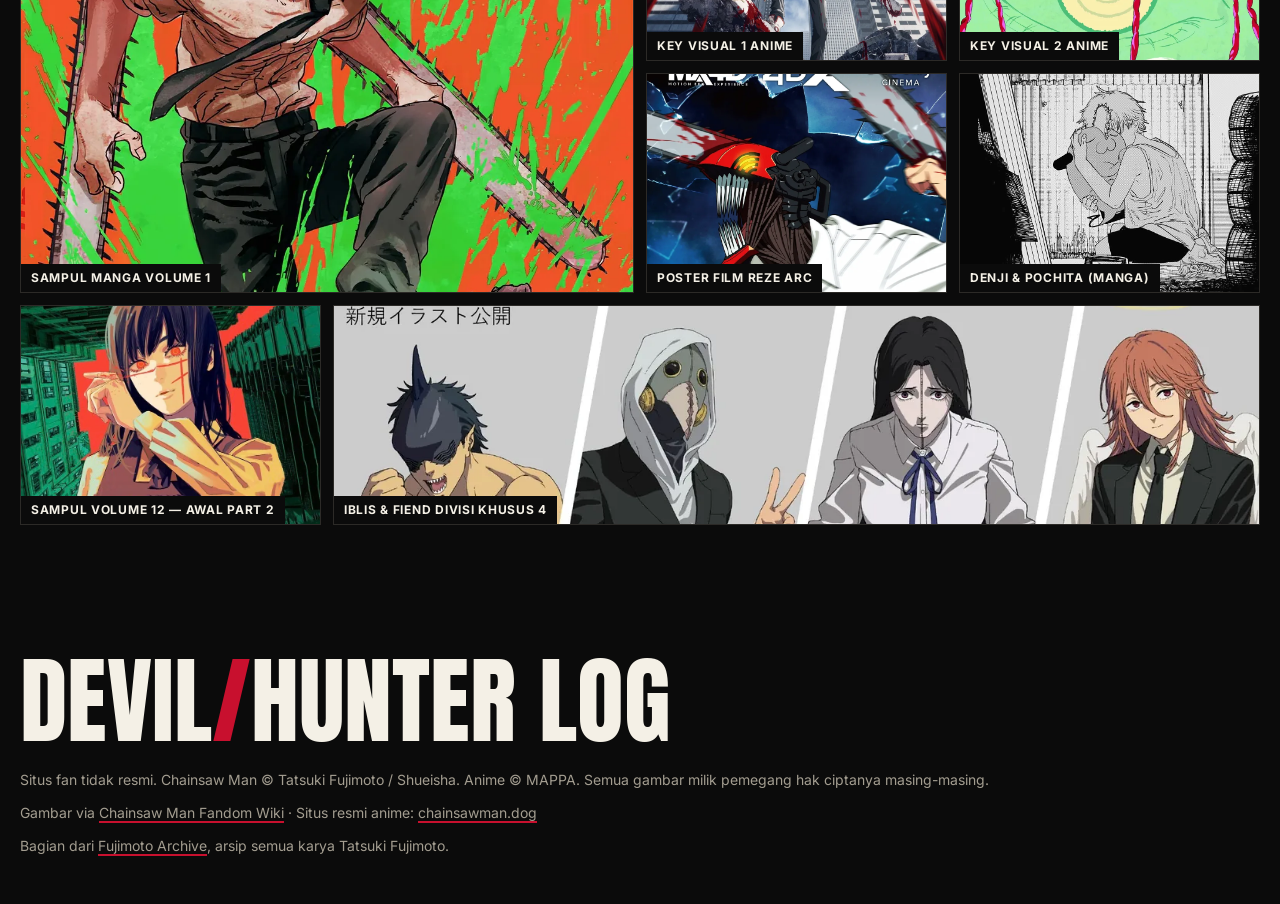
==== commit a9168111: "Tambah link balik ke Fujimoto Archive (strip atas dan footer)" ====
--- a/index.html
+++ b/index.html
@@ -18,10 +18,14 @@
   <link rel="preconnect" href="https://fonts.googleapis.com">
   <link rel="preconnect" href="https://fonts.gstatic.com" crossorigin>
   <link href="https://fonts.googleapis.com/css2?family=Anton&family=Inter:wght@400;500;700&family=Lora:ital,wght@0,400;0,700;1,400&display=swap" rel="stylesheet">
-  <link rel="stylesheet" href="css/style.css?v=6">
+  <link rel="stylesheet" href="css/style.css?v=9">
 </head>
 <body>
   <a class="skip" href="#main" data-i18n="skip">Lewati ke konten</a>
+  <div class="network">
+    <a class="network__link" href="https://dans-vsa.github.io/fujimoto-archive/"><span aria-hidden="true">←</span> Fujimoto Archive</a>
+    <span class="network__sub" data-i18n="net.sub">Semua karya Tatsuki Fujimoto</span>
+  </div>
 
   <header class="masthead">
     <div class="masthead__inner">
@@ -218,6 +222,7 @@
       <p class="footer__mark">DEVIL<span>/</span>HUNTER LOG</p>
       <p class="footer__note" data-i18n="footer.note">Situs fan tidak resmi. Chainsaw Man © Tatsuki Fujimoto / Shueisha. Anime © MAPPA. Semua gambar milik pemegang hak ciptanya masing-masing.</p>
       <p class="footer__note"><span data-i18n="footer.credit">Gambar via</span> <a class="inline-link" href="https://chainsaw-man.fandom.com/" target="_blank" rel="noopener">Chainsaw Man Fandom Wiki</a> · <span data-i18n="footer.official">Situs resmi anime:</span> <a class="inline-link" href="https://chainsawman.dog/" target="_blank" rel="noopener">chainsawman.dog</a></p>
+      <p class="footer__note"><span data-i18n="footer.network">Bagian dari</span> <a class="inline-link" href="https://dans-vsa.github.io/fujimoto-archive/">Fujimoto Archive</a>, <span data-i18n="footer.networkSub">arsip semua karya Tatsuki Fujimoto.</span></p>
     </div>
   </footer>
 
@@ -253,6 +258,8 @@
       </div>
       <h3 class="profile__h" data-i18n="profile.facts">Fun Fact</h3>
       <ol class="profile__facts" id="profile-facts"></ol>
+      <h3 class="profile__h" data-i18n="profile.history">Riwayat</h3>
+      <div class="profile__history" id="profile-history"></div>
       <p class="profile__hint" data-i18n="profile.hint">Blok hitam = spoiler. Klik untuk membuka.</p>
       <p class="profile__wiki" id="profile-wiki"></p>
       <div class="profile__nav">
@@ -271,11 +278,11 @@
     </figure>
   </dialog>
 
-  <script src="js/i18n.js?v=6"></script>
-  <script src="js/posts.js?v=6"></script>
-  <script src="js/content.js?v=6"></script>
-  <script src="js/characters-detail.js?v=6"></script>
-  <script src="js/arcs.js?v=6"></script>
-  <script src="js/app.js?v=6"></script>
+  <script src="js/i18n.js?v=9"></script>
+  <script src="js/posts.js?v=9"></script>
+  <script src="js/content.js?v=9"></script>
+  <script src="js/characters-detail.js?v=9"></script>
+  <script src="js/arcs.js?v=9"></script>
+  <script src="js/app.js?v=9"></script>
 </body>
 </html>
--- a/css/style.css
+++ b/css/style.css
@@ -64,6 +64,22 @@
 .btn--primary:hover { background: var(--accent); border-color: var(--accent); }
 .btn--outline { background: transparent; color: var(--ink); }
 .btn--outline:hover { background: var(--ink); color: var(--on-ink); }
+
+/* ── Network bar: link back to the Fujimoto Archive hub ── */
+.network {
+  display: flex; align-items: center; gap: var(--s-lg); flex-wrap: wrap;
+  padding: 6px max(var(--s-xl), calc((100% - var(--container)) / 2 + var(--s-xl)));
+  background: var(--ink); color: var(--on-ink-muted);
+  font: 500 12px/20px var(--f-sans); letter-spacing: .04em;
+}
+.network__link {
+  color: var(--on-ink); text-decoration: none; font-weight: 700;
+  text-transform: uppercase; letter-spacing: .12em;
+}
+.network__link:hover { color: var(--accent); }
+.network__link span { display: inline-block; transition: transform .15s var(--ease); }
+.network__link:hover span { transform: translateX(-3px); }
+@media (max-width: 520px) { .network__sub { display: none; } }
 
 /* ── Masthead ─────────────────────────────────── */
 .masthead {
@@ -425,6 +441,21 @@
 .profile__none::before { content: none !important; }
 .profile__wiki { margin: var(--s-sm) 0 0; font: 400 13px/1.5 var(--f-sans); color: var(--body); }
 .profile__wiki a { font-weight: 700; color: var(--ink); }
+
+/* Riwayat karakter */
+.profile__history { border-top: 2px solid var(--ink); }
+.profile__history > .profile__hint { margin: var(--s-sm) 0; }
+.hist { border-bottom: 1px solid var(--hairline); }
+.hist summary { display: grid; grid-template-columns: 40px 1fr auto; gap: var(--s-md); align-items: center; padding: var(--s-md) 0; cursor: pointer; list-style: none; }
+.hist summary::-webkit-details-marker { display: none; }
+.hist__n { font: 400 22px/1 var(--f-display); color: var(--accent); }
+.hist__t { font: 700 15px/1.3 var(--f-sans); }
+.hist__toggle { padding: 4px 8px; background: var(--ink); color: var(--on-ink); font: 700 10px/14px var(--f-sans); letter-spacing: .1em; text-transform: uppercase; }
+.hist__toggle::after { content: " ▾"; color: var(--accent); }
+.hist[open] .hist__toggle { background: var(--accent); }
+.hist[open] .hist__toggle::after { content: " ▴"; color: #fff; }
+.hist p { margin: 0 0 var(--s-lg) 52px; font-size: 16px; line-height: 1.65; animation: in .25s var(--ease); }
+@media (max-width: 767px) { .hist p { margin-left: 0; } }
 
 /* ── Timeline ─────────────────────────────────── */
 .timeline { list-style: none; margin: 0; padding: 0; display: grid; grid-template-columns: repeat(4, 1fr); row-gap: var(--s-2xl); border-top: 2px solid var(--ink); }
